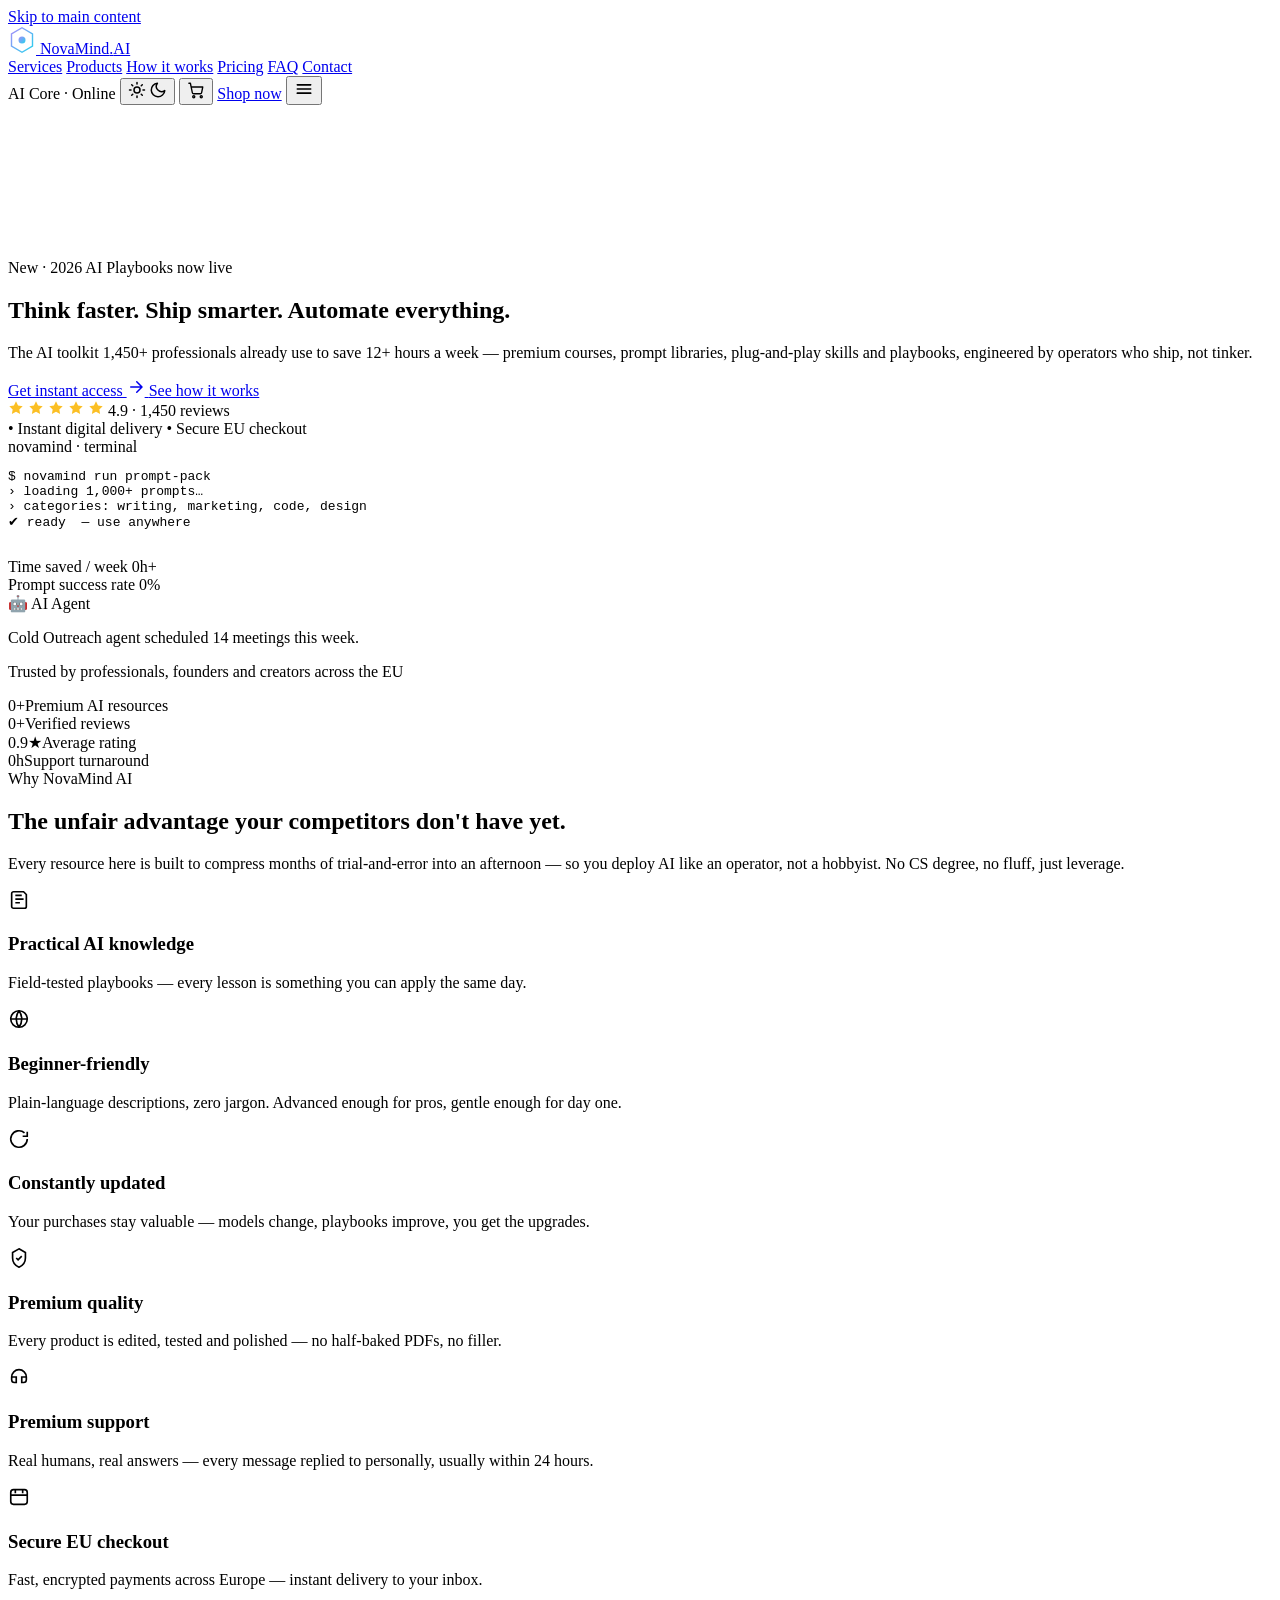
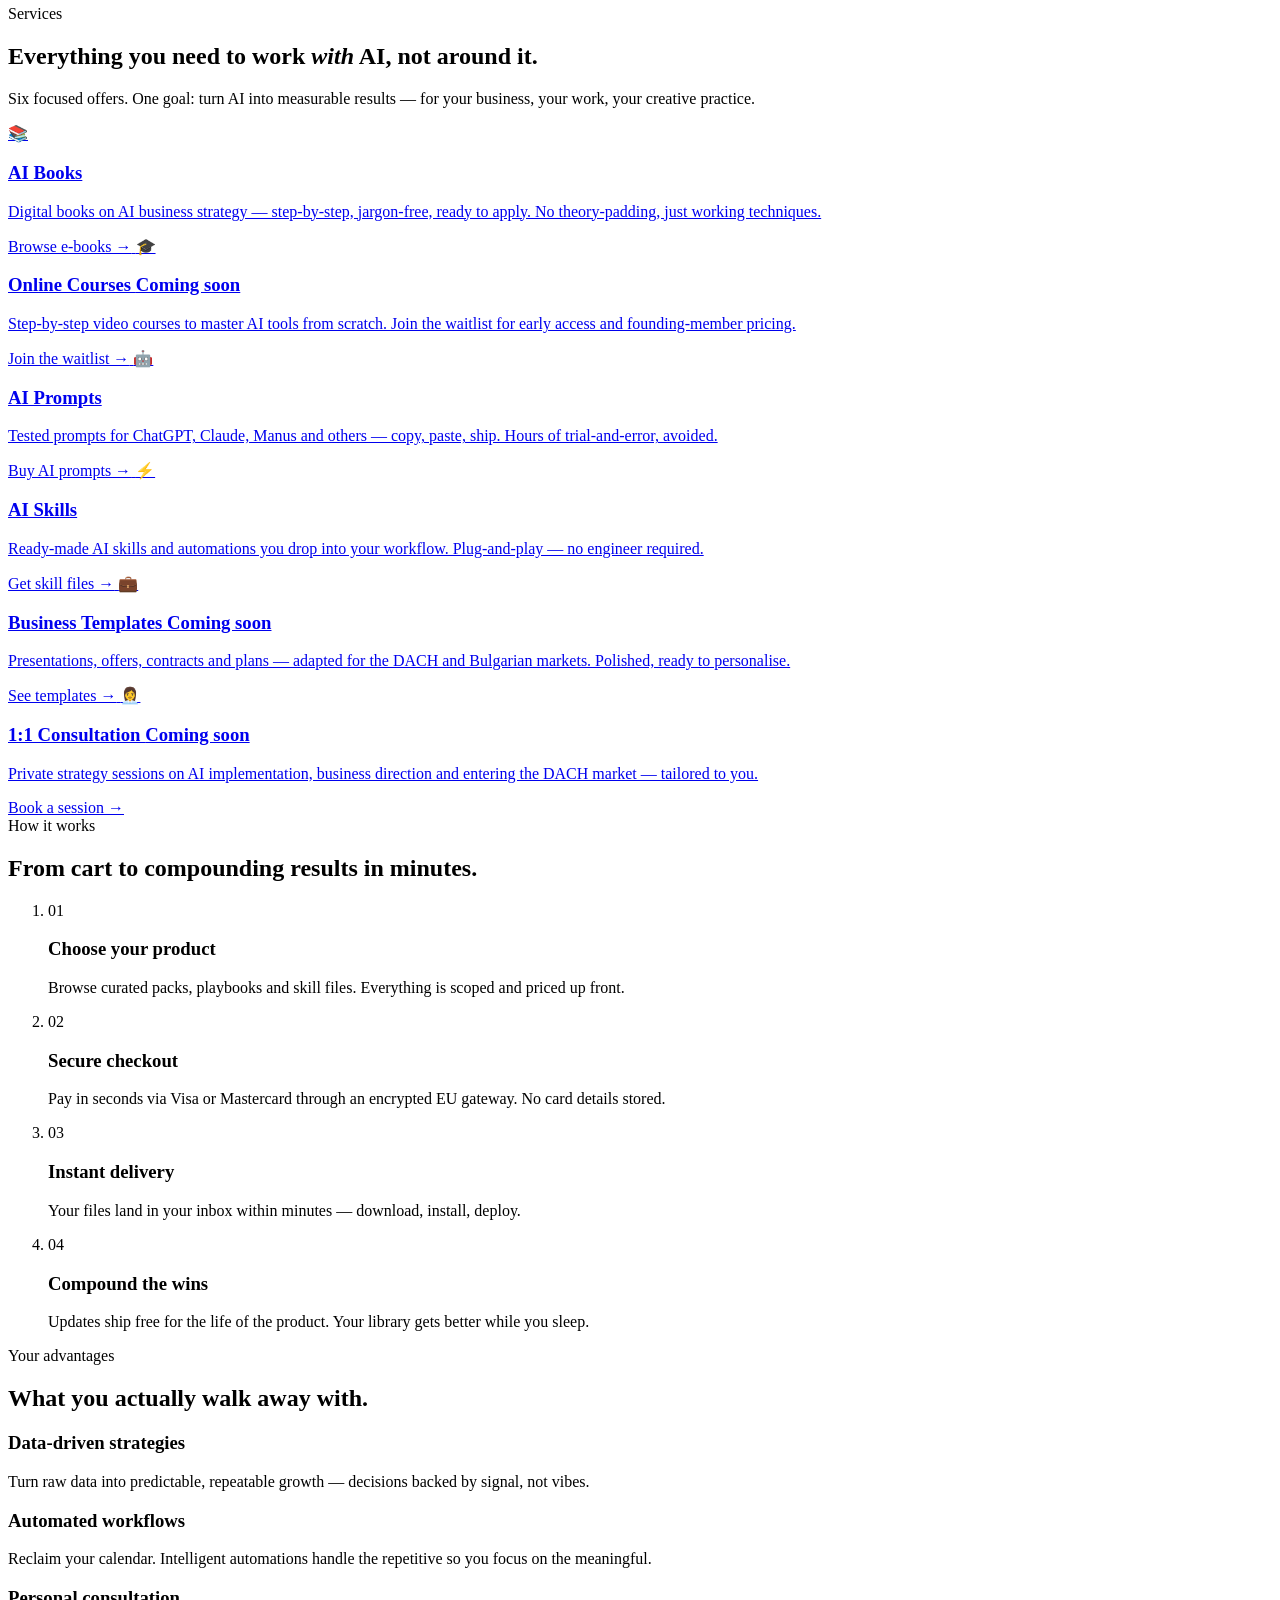
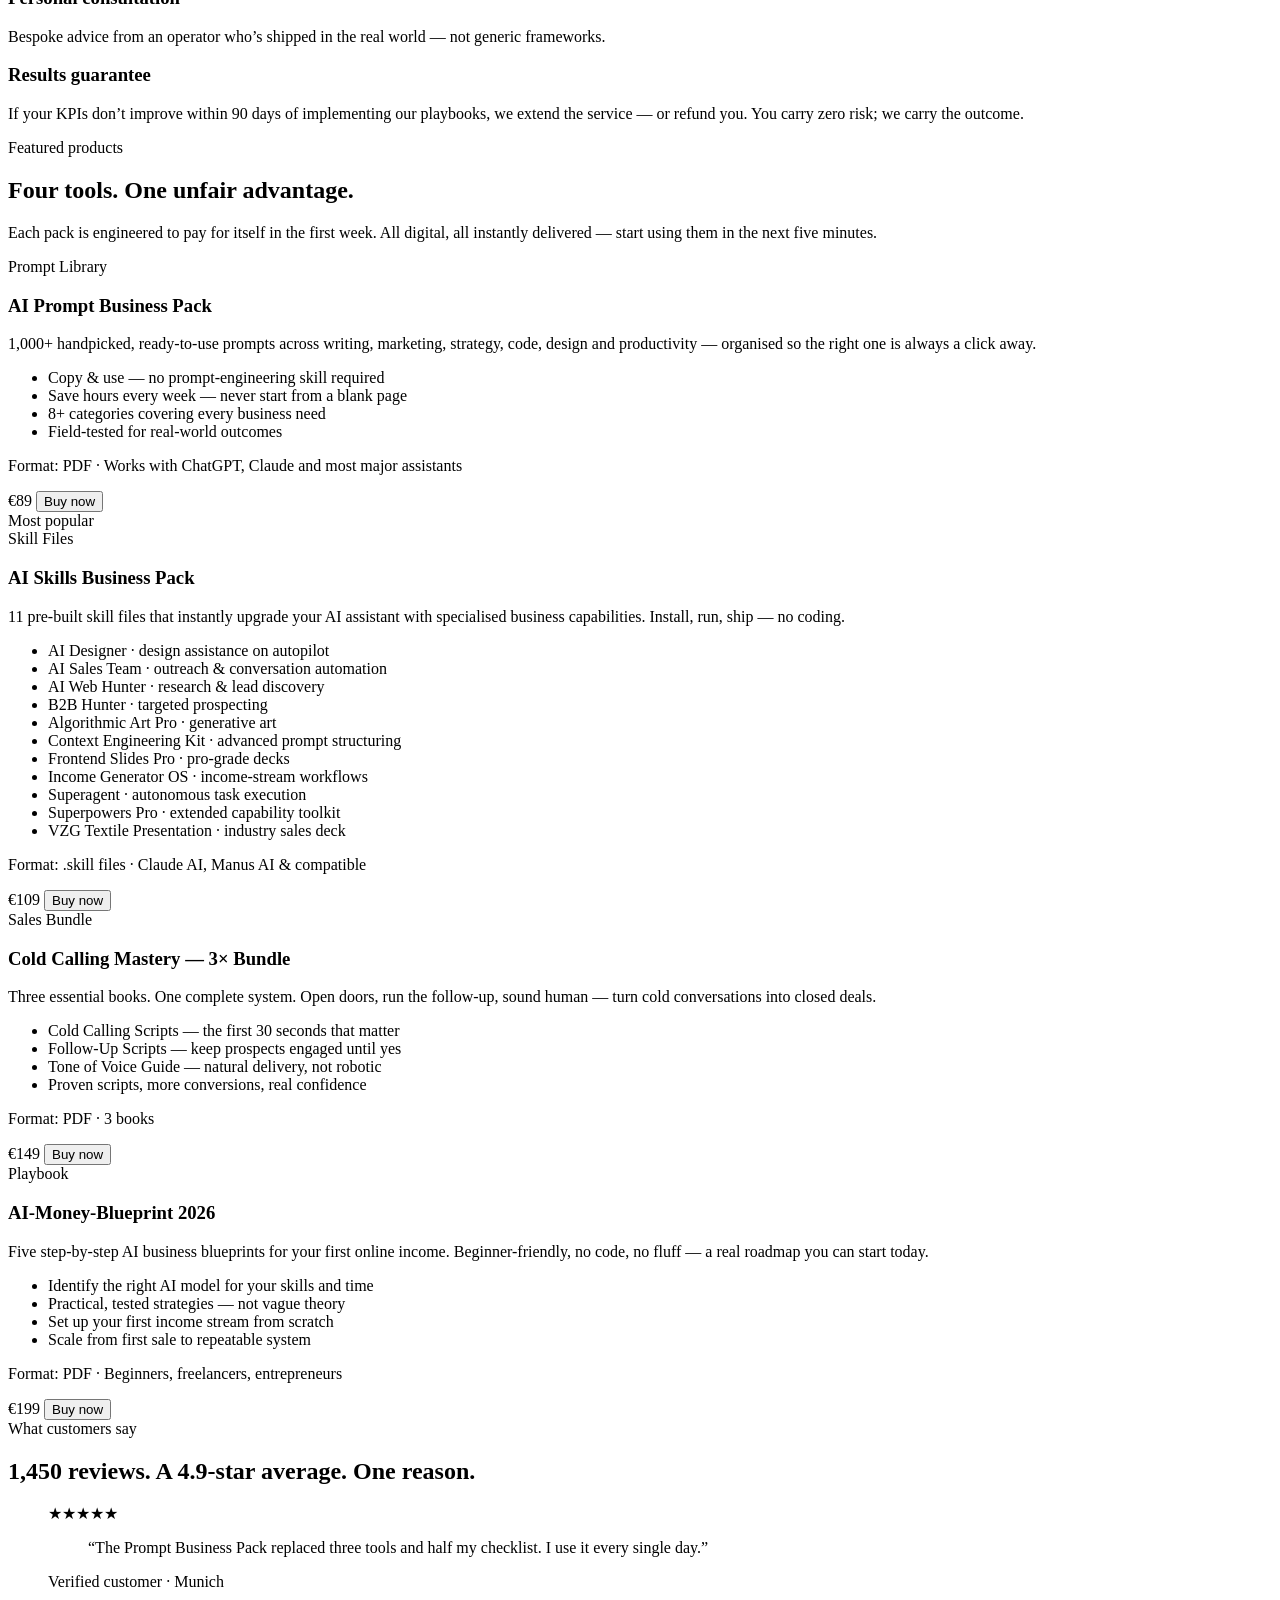
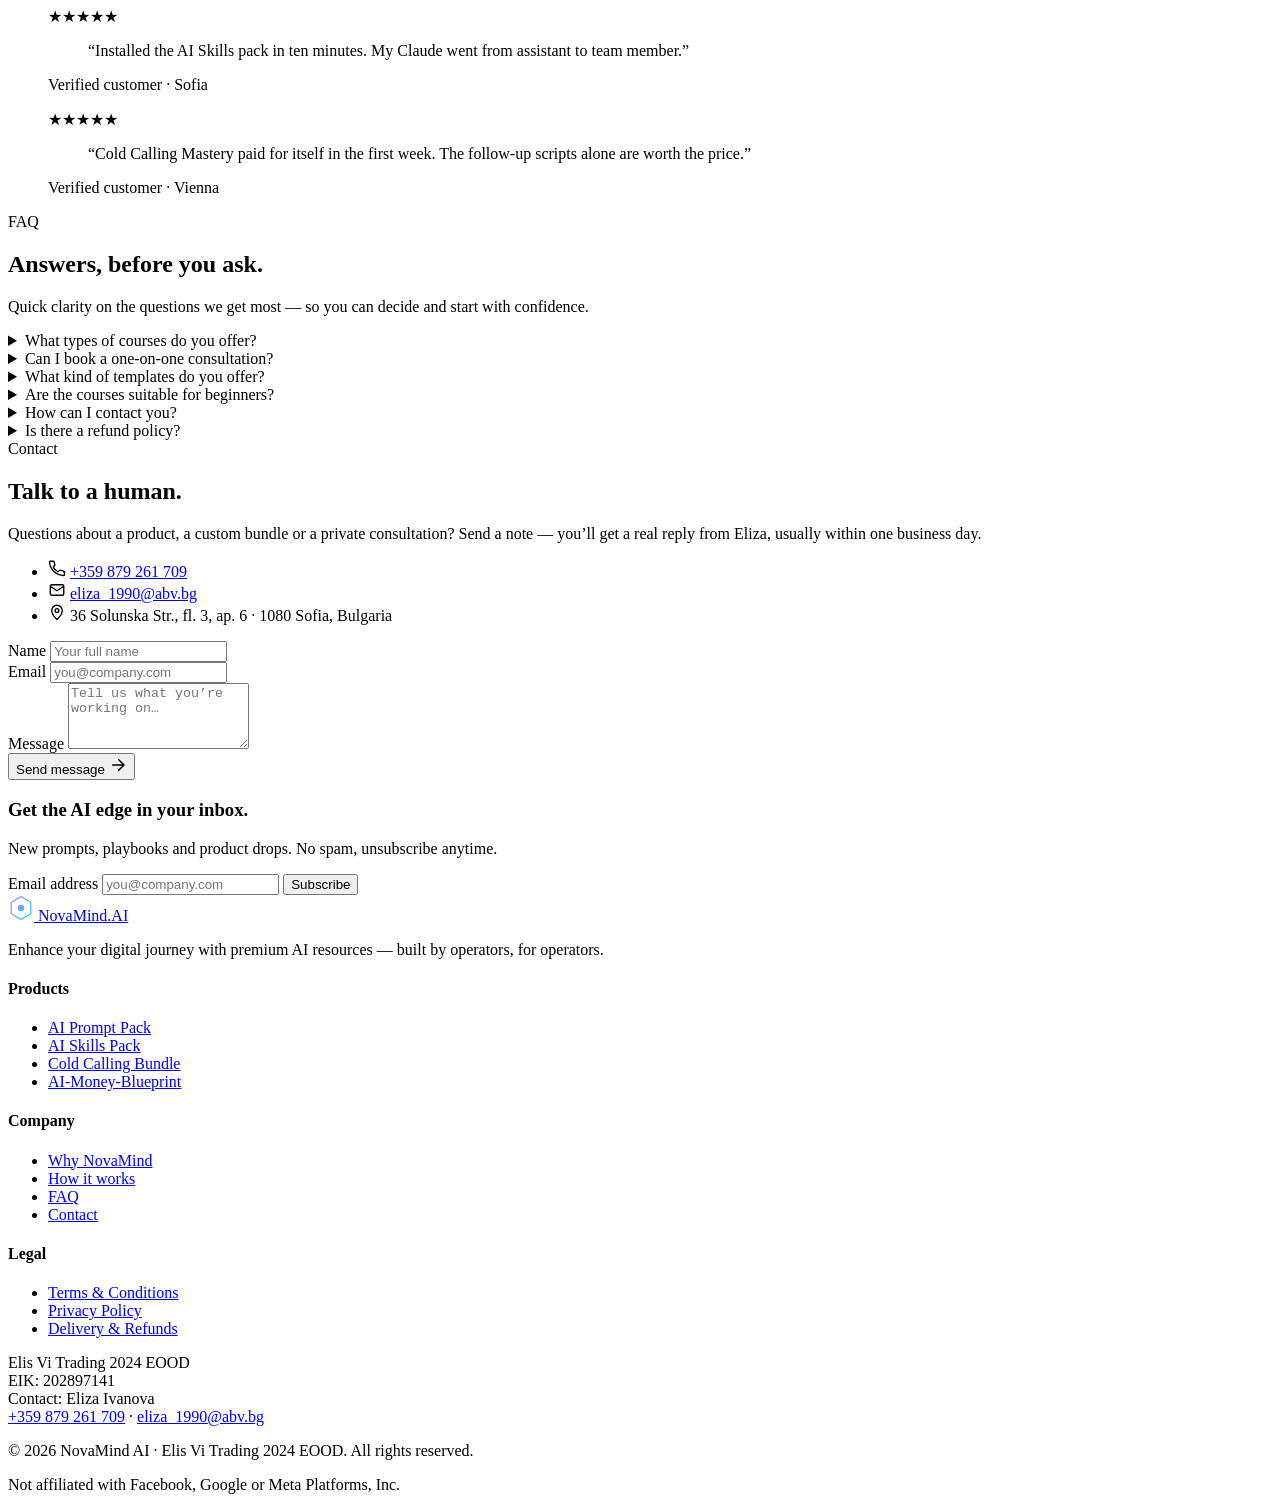
==== index.html @ 863ea88a "Create index.html" ====
<!doctype html>
<html lang="en">
<head>
<meta charset="utf-8" />
<meta name="viewport" content="width=device-width,initial-scale=1,viewport-fit=cover" />
<meta name="theme-color" content="#0a0a0f" />
<title>NovaMind AI — Premium AI Courses, Prompts, Skills & Digital Playbooks</title>
<meta name="description" content="NovaMind AI delivers premium AI education, ready-to-use prompt packs, plug-and-play AI skill files and business playbooks. Learn, build and automate — from beginner to pro." />
<link rel="canonical" href="https://novamind-ai.onepage.me/" />
<meta name="robots" content="index,follow,max-image-preview:large" />
<meta name="author" content="Elis Vi Trading 2024 EOOD" />

<!-- Open Graph -->
<meta property="og:type" content="website" />
<meta property="og:site_name" content="NovaMind AI" />
<meta property="og:title" content="NovaMind AI — Learn. Build. Automate." />
<meta property="og:description" content="Premium AI courses, prompt collections, skill files and playbooks — engineered for professionals and creators." />
<meta property="og:url" content="https://novamind-ai.onepage.me/" />
<meta property="og:image" content="/assets/og-cover.svg" />

<!-- Twitter -->
<meta name="twitter:card" content="summary_large_image" />
<meta name="twitter:title" content="NovaMind AI — Learn. Build. Automate." />
<meta name="twitter:description" content="Premium AI education, prompt packs and skill files for professionals and creators." />
<meta name="twitter:image" content="/assets/og-cover.svg" />

<link rel="icon" type="image/svg+xml" href="/assets/favicon.svg" />
<link rel="manifest" href="/manifest.json" />

<link rel="preconnect" href="https://fonts.googleapis.com" />
<link rel="preconnect" href="https://fonts.gstatic.com" crossorigin />
<link rel="preload" as="style" href="https://fonts.googleapis.com/css2?family=Inter:wght@300;400;500;600;700&family=Space+Grotesk:wght@400;500;600;700&display=swap" />
<link rel="stylesheet" href="https://fonts.googleapis.com/css2?family=Inter:wght@300;400;500;600;700&family=Space+Grotesk:wght@400;500;600;700&display=swap" />
<link rel="stylesheet" href="/style.css" />

<script type="application/ld+json">
{
  "@context": "https://schema.org",
  "@graph": [
    {
      "@type": "Organization",
      "name": "NovaMind AI",
      "legalName": "Elis Vi Trading 2024 EOOD",
      "url": "https://novamind-ai.onepage.me/",
      "logo": "/assets/favicon.svg",
      "email": "eliza_1990@abv.bg",
      "telephone": "+359 879 261 709",
      "address": {
        "@type": "PostalAddress",
        "streetAddress": "36 Solunska Str., floor 3, ap. 6",
        "addressLocality": "Sofia",
        "postalCode": "1080",
        "addressRegion": "Triaditsa",
        "addressCountry": "BG"
      },
      "founder": { "@type": "Person", "name": "Eliza Valerieva Ivanova" },
      "sameAs": []
    },
    {
      "@type": "WebSite",
      "url": "https://novamind-ai.onepage.me/",
      "name": "NovaMind AI",
      "inLanguage": "en"
    },
    {
      "@type": "BreadcrumbList",
      "itemListElement": [
        { "@type": "ListItem", "position": 1, "name": "Home", "item": "https://novamind-ai.onepage.me/" }
      ]
    },
    {
      "@type": "FAQPage",
      "mainEntity": [
        { "@type": "Question", "name": "What types of courses do you offer?", "acceptedAnswer": { "@type": "Answer", "text": "Compact, practical digital courses covering strategy, automation and marketing fundamentals for confident, efficient growth." } },
        { "@type": "Question", "name": "Can I book a one-on-one consultation?", "acceptedAnswer": { "@type": "Answer", "text": "Yes — a personal 1:1 session gives you tailored guidance and clear next steps for your goals." } },
        { "@type": "Question", "name": "What kind of templates do you offer?", "acceptedAnswer": { "@type": "Answer", "text": "Ready-to-use templates for planning, automation and marketing to keep projects organised and professional." } },
        { "@type": "Question", "name": "Are the courses suitable for beginners?", "acceptedAnswer": { "@type": "Answer", "text": "Yes. Every course scales from first-time users to advanced professionals refining their workflows." } },
        { "@type": "Question", "name": "How do I contact you?", "acceptedAnswer": { "@type": "Answer", "text": "Via the contact form or by email at eliza_1990@abv.bg — every message is answered personally." } },
        { "@type": "Question", "name": "Is there a refund policy?", "acceptedAnswer": { "@type": "Answer", "text": "Yes — a 14-day refund window applies, provided the digital content has not been downloaded." } }
      ]
    }
  ]
}
</script>
</head>
<body>

<a href="#main" class="skip-link">Skip to main content</a>

<div class="bg-orbs" aria-hidden="true">
  <span class="orb orb-1"></span>
  <span class="orb orb-2"></span>
  <span class="orb orb-3"></span>
  <div class="grid-overlay"></div>
</div>

<header class="nav" id="nav">
  <div class="container nav-inner">
    <a class="brand" href="#top" aria-label="NovaMind AI home">
      <span class="brand-mark" aria-hidden="true">
        <svg viewBox="0 0 32 32" width="28" height="28"><defs><linearGradient id="lg" x1="0" x2="1" y1="0" y2="1"><stop offset="0" stop-color="#a78bfa"/><stop offset="1" stop-color="#22d3ee"/></linearGradient></defs><path d="M16 2 L28 9 V23 L16 30 L4 23 V9 Z" fill="none" stroke="url(#lg)" stroke-width="1.6"/><circle cx="16" cy="16" r="4" fill="url(#lg)"/></svg>
      </span>
      <span class="brand-name">NovaMind<span class="brand-dot">.</span>AI</span>
    </a>

    <nav class="nav-links" aria-label="Primary">
      <a href="#services">Services</a>
      <a href="#products">Products</a>
      <a href="#process">How it works</a>
      <a href="#pricing">Pricing</a>
      <a href="#faq">FAQ</a>
      <a href="#contact">Contact</a>
    </nav>

    <div class="nav-actions">
      <span class="ai-status" aria-hidden="true">
        <span class="ai-status-dot"></span>
        <span class="ai-status-text">AI Core · Online</span>
      </span>
      <button class="icon-btn" id="themeToggle" aria-label="Toggle color theme" title="Toggle theme">
        <svg class="i-sun" viewBox="0 0 24 24" width="18" height="18" fill="none" stroke="currentColor" stroke-width="2" stroke-linecap="round" stroke-linejoin="round"><circle cx="12" cy="12" r="4"/><path d="M12 2v2M12 20v2M4.93 4.93l1.41 1.41M17.66 17.66l1.41 1.41M2 12h2M20 12h2M4.93 19.07l1.41-1.41M17.66 6.34l1.41-1.41"/></svg>
        <svg class="i-moon" viewBox="0 0 24 24" width="18" height="18" fill="none" stroke="currentColor" stroke-width="2" stroke-linecap="round" stroke-linejoin="round"><path d="M21 12.79A9 9 0 1 1 11.21 3a7 7 0 0 0 9.79 9.79z"/></svg>
      </button>
      <button class="icon-btn" id="cartBtn" aria-label="Open cart" aria-haspopup="dialog" aria-controls="cartDrawer" title="Cart">
        <svg viewBox="0 0 24 24" width="18" height="18" fill="none" stroke="currentColor" stroke-width="1.8" stroke-linecap="round" stroke-linejoin="round"><circle cx="9" cy="21" r="1.4"/><circle cx="19" cy="21" r="1.4"/><path d="M2.5 3h2l2.6 12.4a2 2 0 0 0 2 1.6h8.4a2 2 0 0 0 2-1.6L21 8H6"/></svg>
        <span class="cart-badge" id="cartBadge" hidden>0</span>
      </button>
      <a href="#pricing" class="btn btn-primary btn-sm">Shop now</a>
      <button class="icon-btn menu-btn" id="menuBtn" aria-label="Open menu" aria-expanded="false" aria-controls="mobileMenu">
        <svg viewBox="0 0 24 24" width="20" height="20" fill="none" stroke="currentColor" stroke-width="2" stroke-linecap="round"><path d="M4 7h16M4 12h16M4 17h16"/></svg>
      </button>
    </div>
  </div>

  <div class="mobile-menu" id="mobileMenu" hidden>
    <a href="#services">Services</a>
    <a href="#products">Products</a>
    <a href="#process">How it works</a>
    <a href="#pricing">Pricing</a>
    <a href="#faq">FAQ</a>
    <a href="#contact">Contact</a>
    <a href="#pricing" class="btn btn-primary">Shop now</a>
  </div>
</header>

<main id="main">

<!-- HERO -->
<section class="hero" id="top">
  <canvas id="neuralCanvas" class="hero-canvas" aria-hidden="true"></canvas>
  <div class="container hero-inner">
    <span class="eyebrow reveal">
      <span class="pulse-dot"></span> New · 2026 AI Playbooks now live
    </span>
    <h1 class="display reveal" id="heroHeadline" data-decode>
      Think faster. Ship smarter. <span class="grad-text">Automate everything.</span>
    </h1>
    <p class="lead reveal">
      The AI toolkit 1,450+ professionals already use to save 12+ hours a week — premium courses, prompt libraries, plug-and-play skills and playbooks, engineered by operators who ship, not tinker.
    </p>
    <div class="hero-cta reveal">
      <a href="#pricing" class="btn btn-primary btn-lg">
        Get instant access
        <svg viewBox="0 0 24 24" width="18" height="18" fill="none" stroke="currentColor" stroke-width="2" stroke-linecap="round" stroke-linejoin="round"><path d="M5 12h14M13 5l7 7-7 7"/></svg>
      </a>
      <a href="#process" class="btn btn-ghost btn-lg">See how it works</a>
    </div>

    <div class="hero-meta reveal">
      <div class="stars" aria-label="Rated 4.9 out of 5 by 1,450 reviewers">
        <svg viewBox="0 0 24 24" width="16" height="16" fill="#fbbf24"><path d="M12 2l3.09 6.26L22 9.27l-5 4.87 1.18 6.88L12 17.77l-6.18 3.25L7 14.14 2 9.27l6.91-1.01L12 2z"/></svg>
        <svg viewBox="0 0 24 24" width="16" height="16" fill="#fbbf24"><path d="M12 2l3.09 6.26L22 9.27l-5 4.87 1.18 6.88L12 17.77l-6.18 3.25L7 14.14 2 9.27l6.91-1.01L12 2z"/></svg>
        <svg viewBox="0 0 24 24" width="16" height="16" fill="#fbbf24"><path d="M12 2l3.09 6.26L22 9.27l-5 4.87 1.18 6.88L12 17.77l-6.18 3.25L7 14.14 2 9.27l6.91-1.01L12 2z"/></svg>
        <svg viewBox="0 0 24 24" width="16" height="16" fill="#fbbf24"><path d="M12 2l3.09 6.26L22 9.27l-5 4.87 1.18 6.88L12 17.77l-6.18 3.25L7 14.14 2 9.27l6.91-1.01L12 2z"/></svg>
        <svg viewBox="0 0 24 24" width="16" height="16" fill="#fbbf24"><path d="M12 2l3.09 6.26L22 9.27l-5 4.87 1.18 6.88L12 17.77l-6.18 3.25L7 14.14 2 9.27l6.91-1.01L12 2z"/></svg>
        <span>4.9 · 1,450 reviews</span>
      </div>
      <span class="sep">•</span>
      <span>Instant digital delivery</span>
      <span class="sep">•</span>
      <span>Secure EU checkout</span>
    </div>

    <!-- Hero visual -->
    <div class="hero-visual reveal" aria-hidden="true">
      <div class="glass-card hv-card hv-1">
        <div class="hv-head">
          <span class="dot d-r"></span><span class="dot d-y"></span><span class="dot d-g"></span>
          <span class="hv-title">novamind · terminal</span>
        </div>
        <pre class="hv-body"><span class="c-mut">$</span> novamind run <span class="c-acc">prompt-pack</span>
<span class="c-mut">›</span> loading 1,000+ prompts…
<span class="c-mut">›</span> categories: writing, marketing, code, design
<span class="c-ok">✔ ready</span>  <span class="c-mut">— use anywhere</span>
        </pre>
      </div>
      <div class="glass-card hv-card hv-2">
        <div class="hv-metric">
          <span class="hv-label">Time saved / week</span>
          <span class="hv-value"><span data-counter="12">0</span>h+</span>
        </div>
        <div class="hv-bar"><span style="--w:82%"></span></div>
        <div class="hv-metric">
          <span class="hv-label">Prompt success rate</span>
          <span class="hv-value"><span data-counter="98">0</span>%</span>
        </div>
        <div class="hv-bar"><span style="--w:98%"></span></div>
      </div>
      <div class="glass-card hv-card hv-3">
        <span class="hv-chip">🤖 AI Agent</span>
        <p>Cold Outreach agent scheduled 14 meetings this week.</p>
      </div>
    </div>
  </div>
</section>

<!-- TRUSTED BY / STATS -->
<section class="trusted">
  <div class="container">
    <p class="micro reveal">Trusted by professionals, founders and creators across the EU</p>
    <div class="stat-grid">
      <div class="stat reveal"><span class="stat-num"><span data-counter="150">0</span>+</span><span class="stat-lbl">Premium AI resources</span></div>
      <div class="stat reveal"><span class="stat-num"><span data-counter="1450">0</span>+</span><span class="stat-lbl">Verified reviews</span></div>
      <div class="stat reveal"><span class="stat-num"><span data-counter="4">0</span>.9★</span><span class="stat-lbl">Average rating</span></div>
      <div class="stat reveal"><span class="stat-num"><span data-counter="24">0</span>h</span><span class="stat-lbl">Support turnaround</span></div>
    </div>
  </div>
</section>

<!-- WHY -->
<section class="section" id="why">
  <div class="container">
    <div class="section-head reveal">
      <span class="kicker">Why NovaMind AI</span>
      <h2>The unfair advantage your competitors don't have yet.</h2>
      <p class="lead-sm">Every resource here is built to compress months of trial-and-error into an afternoon — so you deploy AI like an operator, not a hobbyist. No CS degree, no fluff, just leverage.</p>
    </div>

    <div class="feature-grid">
      <article class="glass-card feature reveal">
        <span class="feat-ico" style="--fg:#a78bfa">
          <svg viewBox="0 0 24 24" width="22" height="22" fill="none" stroke="currentColor" stroke-width="1.8"><path d="M4 19V5a2 2 0 0 1 2-2h11l3 3v13a2 2 0 0 1-2 2H6a2 2 0 0 1-2-2z"/><path d="M8 7h7M8 11h9M8 15h5"/></svg>
        </span>
        <h3>Practical AI knowledge</h3>
        <p>Field-tested playbooks — every lesson is something you can apply the same day.</p>
      </article>
      <article class="glass-card feature reveal">
        <span class="feat-ico" style="--fg:#22d3ee">
          <svg viewBox="0 0 24 24" width="22" height="22" fill="none" stroke="currentColor" stroke-width="1.8"><circle cx="12" cy="12" r="9"/><path d="M3 12h18M12 3a15 15 0 0 1 0 18M12 3a15 15 0 0 0 0 18"/></svg>
        </span>
        <h3>Beginner-friendly</h3>
        <p>Plain-language descriptions, zero jargon. Advanced enough for pros, gentle enough for day one.</p>
      </article>
      <article class="glass-card feature reveal">
        <span class="feat-ico" style="--fg:#f472b6">
          <svg viewBox="0 0 24 24" width="22" height="22" fill="none" stroke="currentColor" stroke-width="1.8"><path d="M21 12a9 9 0 1 1-3-6.7"/><path d="M21 4v5h-5"/></svg>
        </span>
        <h3>Constantly updated</h3>
        <p>Your purchases stay valuable — models change, playbooks improve, you get the upgrades.</p>
      </article>
      <article class="glass-card feature reveal">
        <span class="feat-ico" style="--fg:#facc15">
          <svg viewBox="0 0 24 24" width="22" height="22" fill="none" stroke="currentColor" stroke-width="1.8"><path d="M12 2l7 4v6c0 5-3.5 8.5-7 10-3.5-1.5-7-5-7-10V6z"/><path d="m9 12 2 2 4-4"/></svg>
        </span>
        <h3>Premium quality</h3>
        <p>Every product is edited, tested and polished — no half-baked PDFs, no filler.</p>
      </article>
      <article class="glass-card feature reveal">
        <span class="feat-ico" style="--fg:#34d399">
          <svg viewBox="0 0 24 24" width="22" height="22" fill="none" stroke="currentColor" stroke-width="1.8"><path d="M4 12a8 8 0 0 1 16 0v3a3 3 0 0 1-3 3h-2v-6h5"/><path d="M4 12v3a3 3 0 0 0 3 3h2v-6H4"/></svg>
        </span>
        <h3>Premium support</h3>
        <p>Real humans, real answers — every message replied to personally, usually within 24 hours.</p>
      </article>
      <article class="glass-card feature reveal">
        <span class="feat-ico" style="--fg:#60a5fa">
          <svg viewBox="0 0 24 24" width="22" height="22" fill="none" stroke="currentColor" stroke-width="1.8"><rect x="3" y="4" width="18" height="16" rx="3"/><path d="M3 10h18M8 4v4M16 4v4"/></svg>
        </span>
        <h3>Secure EU checkout</h3>
        <p>Fast, encrypted payments across Europe — instant delivery to your inbox.</p>
      </article>
    </div>
  </div>
</section>

<!-- SERVICES -->
<section class="section" id="services">
  <div class="container">
    <div class="section-head reveal">
      <span class="kicker">Services</span>
      <h2>Everything you need to work <em>with</em> AI, not around it.</h2>
      <p class="lead-sm">Six focused offers. One goal: turn AI into measurable results — for your business, your work, your creative practice.</p>
    </div>

    <div class="service-grid">
      <a href="#pricing" class="service reveal glass-card">
        <span class="s-ico">📚</span>
        <h3>AI Books</h3>
        <p>Digital books on AI business strategy — step-by-step, jargon-free, ready to apply. No theory-padding, just working techniques.</p>
        <span class="s-cta">Browse e-books →</span>
      </a>
      <a href="#pricing" class="service reveal glass-card">
        <span class="s-ico">🎓</span>
        <h3>Online Courses <span class="s-badge">Coming soon</span></h3>
        <p>Step-by-step video courses to master AI tools from scratch. Join the waitlist for early access and founding-member pricing.</p>
        <span class="s-cta">Join the waitlist →</span>
      </a>
      <a href="#pricing" class="service reveal glass-card">
        <span class="s-ico">🤖</span>
        <h3>AI Prompts</h3>
        <p>Tested prompts for ChatGPT, Claude, Manus and others — copy, paste, ship. Hours of trial-and-error, avoided.</p>
        <span class="s-cta">Buy AI prompts →</span>
      </a>
      <a href="#pricing" class="service reveal glass-card">
        <span class="s-ico">⚡</span>
        <h3>AI Skills</h3>
        <p>Ready-made AI skills and automations you drop into your workflow. Plug-and-play — no engineer required.</p>
        <span class="s-cta">Get skill files →</span>
      </a>
      <a href="#pricing" class="service reveal glass-card">
        <span class="s-ico">💼</span>
        <h3>Business Templates <span class="s-badge">Coming soon</span></h3>
        <p>Presentations, offers, contracts and plans — adapted for the DACH and Bulgarian markets. Polished, ready to personalise.</p>
        <span class="s-cta">See templates →</span>
      </a>
      <a href="#contact" class="service reveal glass-card">
        <span class="s-ico">👩‍💼</span>
        <h3>1:1 Consultation <span class="s-badge">Coming soon</span></h3>
        <p>Private strategy sessions on AI implementation, business direction and entering the DACH market — tailored to you.</p>
        <span class="s-cta">Book a session →</span>
      </a>
    </div>
  </div>
</section>

<!-- HOW IT WORKS -->
<section class="section" id="process">
  <div class="container">
    <div class="section-head reveal">
      <span class="kicker">How it works</span>
      <h2>From cart to compounding results in minutes.</h2>
    </div>

    <ol class="steps">
      <li class="step glass-card reveal">
        <span class="step-num">01</span>
        <h3>Choose your product</h3>
        <p>Browse curated packs, playbooks and skill files. Everything is scoped and priced up front.</p>
      </li>
      <li class="step glass-card reveal">
        <span class="step-num">02</span>
        <h3>Secure checkout</h3>
        <p>Pay in seconds via Visa or Mastercard through an encrypted EU gateway. No card details stored.</p>
      </li>
      <li class="step glass-card reveal">
        <span class="step-num">03</span>
        <h3>Instant delivery</h3>
        <p>Your files land in your inbox within minutes — download, install, deploy.</p>
      </li>
      <li class="step glass-card reveal">
        <span class="step-num">04</span>
        <h3>Compound the wins</h3>
        <p>Updates ship free for the life of the product. Your library gets better while you sleep.</p>
      </li>
    </ol>
  </div>
</section>

<!-- BENEFITS -->
<section class="section" id="benefits">
  <div class="container">
    <div class="section-head reveal">
      <span class="kicker">Your advantages</span>
      <h2>What you actually walk away with.</h2>
    </div>

    <div class="benefit-grid">
      <article class="glass-card benefit reveal">
        <h3>Data-driven strategies</h3>
        <p>Turn raw data into predictable, repeatable growth — decisions backed by signal, not vibes.</p>
      </article>
      <article class="glass-card benefit reveal">
        <h3>Automated workflows</h3>
        <p>Reclaim your calendar. Intelligent automations handle the repetitive so you focus on the meaningful.</p>
      </article>
      <article class="glass-card benefit reveal">
        <h3>Personal consultation</h3>
        <p>Bespoke advice from an operator who’s shipped in the real world — not generic frameworks.</p>
      </article>
      <article class="glass-card benefit reveal benefit-wide">
        <h3>Results guarantee</h3>
        <p>If your KPIs don’t improve within 90 days of implementing our playbooks, we extend the service — or refund you. You carry zero risk; we carry the outcome.</p>
      </article>
    </div>
  </div>
</section>

<!-- PRODUCTS / PRICING -->
<section class="section" id="products">
  <div class="container">
    <div class="section-head reveal">
      <span class="kicker">Featured products</span>
      <h2>Four tools. One unfair advantage.</h2>
      <p class="lead-sm">Each pack is engineered to pay for itself in the first week. All digital, all instantly delivered — start using them in the next five minutes.</p>
    </div>
  </div>
</section>

<section class="section-tight" id="pricing">
  <div class="container">
    <div class="price-grid">

      <!-- Card 1 -->
      <article class="glass-card price-card reveal">
        <header class="pc-head">
          <span class="pc-tag">Prompt Library</span>
          <h3>AI Prompt Business Pack</h3>
          <p class="pc-sub">1,000+ handpicked, ready-to-use prompts across writing, marketing, strategy, code, design and productivity — organised so the right one is always a click away.</p>
        </header>
        <ul class="pc-list">
          <li>Copy &amp; use — no prompt-engineering skill required</li>
          <li>Save hours every week — never start from a blank page</li>
          <li>8+ categories covering every business need</li>
          <li>Field-tested for real-world outcomes</li>
        </ul>
        <p class="pc-meta">Format: PDF · Works with ChatGPT, Claude and most major assistants</p>
        <div class="pc-foot">
          <span class="pc-price">€89</span>
          <button type="button" class="btn btn-primary btn-add-cart" data-name="AI Prompt Business Pack" data-price="89">Buy now</button>
        </div>
      </article>

      <!-- Card 2 (featured) -->
      <article class="glass-card price-card featured reveal">
        <span class="pc-ribbon">Most popular</span>
        <header class="pc-head">
          <span class="pc-tag">Skill Files</span>
          <h3>AI Skills Business Pack</h3>
          <p class="pc-sub">11 pre-built skill files that instantly upgrade your AI assistant with specialised business capabilities. Install, run, ship — no coding.</p>
        </header>
        <ul class="pc-list">
          <li>AI Designer · design assistance on autopilot</li>
          <li>AI Sales Team · outreach &amp; conversation automation</li>
          <li>AI Web Hunter · research &amp; lead discovery</li>
          <li>B2B Hunter · targeted prospecting</li>
          <li>Algorithmic Art Pro · generative art</li>
          <li>Context Engineering Kit · advanced prompt structuring</li>
          <li>Frontend Slides Pro · pro-grade decks</li>
          <li>Income Generator OS · income-stream workflows</li>
          <li>Superagent · autonomous task execution</li>
          <li>Superpowers Pro · extended capability toolkit</li>
          <li>VZG Textile Presentation · industry sales deck</li>
        </ul>
        <p class="pc-meta">Format: .skill files · Claude AI, Manus AI &amp; compatible</p>
        <div class="pc-foot">
          <span class="pc-price">€109</span>
          <button type="button" class="btn btn-primary btn-add-cart" data-name="AI Skills Business Pack" data-price="109">Buy now</button>
        </div>
      </article>

      <!-- Card 3 -->
      <article class="glass-card price-card reveal">
        <header class="pc-head">
          <span class="pc-tag">Sales Bundle</span>
          <h3>Cold Calling Mastery — 3× Bundle</h3>
          <p class="pc-sub">Three essential books. One complete system. Open doors, run the follow-up, sound human — turn cold conversations into closed deals.</p>
        </header>
        <ul class="pc-list">
          <li>Cold Calling Scripts — the first 30 seconds that matter</li>
          <li>Follow-Up Scripts — keep prospects engaged until yes</li>
          <li>Tone of Voice Guide — natural delivery, not robotic</li>
          <li>Proven scripts, more conversions, real confidence</li>
        </ul>
        <p class="pc-meta">Format: PDF · 3 books</p>
        <div class="pc-foot">
          <span class="pc-price">€149</span>
          <button type="button" class="btn btn-primary btn-add-cart" data-name="Cold Calling Mastery — 3× Bundle" data-price="149">Buy now</button>
        </div>
      </article>

      <!-- Card 4 -->
      <article class="glass-card price-card reveal">
        <header class="pc-head">
          <span class="pc-tag">Playbook</span>
          <h3>AI-Money-Blueprint 2026</h3>
          <p class="pc-sub">Five step-by-step AI business blueprints for your first online income. Beginner-friendly, no code, no fluff — a real roadmap you can start today.</p>
        </header>
        <ul class="pc-list">
          <li>Identify the right AI model for your skills and time</li>
          <li>Practical, tested strategies — not vague theory</li>
          <li>Set up your first income stream from scratch</li>
          <li>Scale from first sale to repeatable system</li>
        </ul>
        <p class="pc-meta">Format: PDF · Beginners, freelancers, entrepreneurs</p>
        <div class="pc-foot">
          <span class="pc-price">€199</span>
          <button type="button" class="btn btn-primary btn-add-cart" data-name="AI-Money-Blueprint 2026" data-price="199">Buy now</button>
        </div>
      </article>

    </div>
  </div>
</section>

<!-- TESTIMONIALS -->
<section class="section" id="testimonials">
  <div class="container">
    <div class="section-head reveal">
      <span class="kicker">What customers say</span>
      <h2>1,450 reviews. A 4.9-star average. One reason.</h2>
    </div>

    <div class="tst-grid">
      <figure class="glass-card tst reveal">
        <div class="stars stars-sm" aria-label="5 out of 5">★★★★★</div>
        <blockquote>“The Prompt Business Pack replaced three tools and half my checklist. I use it every single day.”</blockquote>
        <figcaption>Verified customer · Munich</figcaption>
      </figure>
      <figure class="glass-card tst reveal">
        <div class="stars stars-sm" aria-label="5 out of 5">★★★★★</div>
        <blockquote>“Installed the AI Skills pack in ten minutes. My Claude went from assistant to team member.”</blockquote>
        <figcaption>Verified customer · Sofia</figcaption>
      </figure>
      <figure class="glass-card tst reveal">
        <div class="stars stars-sm" aria-label="5 out of 5">★★★★★</div>
        <blockquote>“Cold Calling Mastery paid for itself in the first week. The follow-up scripts alone are worth the price.”</blockquote>
        <figcaption>Verified customer · Vienna</figcaption>
      </figure>
    </div>
  </div>
</section>

<!-- FAQ -->
<section class="section" id="faq">
  <div class="container faq-wrap">
    <div class="section-head reveal">
      <span class="kicker">FAQ</span>
      <h2>Answers, before you ask.</h2>
      <p class="lead-sm">Quick clarity on the questions we get most — so you can decide and start with confidence.</p>
    </div>

    <div class="faq">
      <details class="faq-item glass-card reveal">
        <summary>What types of courses do you offer?<span class="chev" aria-hidden="true"></span></summary>
        <div class="faq-body"><p>Compact, practical digital courses that teach strategy, automation and marketing fundamentals — the essentials for confident, efficient growth.</p></div>
      </details>
      <details class="faq-item glass-card reveal">
        <summary>Can I book a one-on-one consultation?<span class="chev" aria-hidden="true"></span></summary>
        <div class="faq-body"><p>Yes. A personal 1:1 session gives you tailored strategy, clear direction and immediate next steps for your goals.</p></div>
      </details>
      <details class="faq-item glass-card reveal">
        <summary>What kind of templates do you offer?<span class="chev" aria-hidden="true"></span></summary>
        <div class="faq-body"><p>Ready-to-use templates for planning, automation and marketing — designed to save time, stay organised and make every project look professional.</p></div>
      </details>
      <details class="faq-item glass-card reveal">
        <summary>Are the courses suitable for beginners?<span class="chev" aria-hidden="true"></span></summary>
        <div class="faq-body"><p>Absolutely. Every course scales — from first-time users building their initial strategy to professionals optimising established workflows.</p></div>
      </details>
      <details class="faq-item glass-card reveal">
        <summary>How can I contact you?<span class="chev" aria-hidden="true"></span></summary>
        <div class="faq-body"><p>Via the contact form or by email at <a href="mailto:eliza_1990@abv.bg">eliza_1990@abv.bg</a>. Every message is answered personally, usually within 24 hours.</p></div>
      </details>
      <details class="faq-item glass-card reveal">
        <summary>Is there a refund policy?<span class="chev" aria-hidden="true"></span></summary>
        <div class="faq-body"><p>Yes. If a product isn’t right for you, request a refund within 14 days — no questions asked, provided the content hasn’t been downloaded.</p></div>
      </details>
    </div>
  </div>
</section>

<!-- CONTACT + NEWSLETTER -->
<section class="section" id="contact">
  <div class="container contact-grid">
    <div class="reveal">
      <span class="kicker">Contact</span>
      <h2>Talk to a human.</h2>
      <p class="lead-sm">Questions about a product, a custom bundle or a private consultation? Send a note — you’ll get a real reply from Eliza, usually within one business day.</p>

      <ul class="contact-list">
        <li>
          <span class="cl-ico"><svg viewBox="0 0 24 24" width="18" height="18" fill="none" stroke="currentColor" stroke-width="1.8"><path d="M22 16.92V21a1 1 0 0 1-1.11 1A19 19 0 0 1 2 4.11 1 1 0 0 1 3 3h4.09a1 1 0 0 1 1 .75l1 4a1 1 0 0 1-.29 1L7 10.79a16 16 0 0 0 6.21 6.21l2.05-1.77a1 1 0 0 1 1-.29l4 1a1 1 0 0 1 .74 1z"/></svg></span>
          <a href="tel:+359879261709">+359 879 261 709</a>
        </li>
        <li>
          <span class="cl-ico"><svg viewBox="0 0 24 24" width="18" height="18" fill="none" stroke="currentColor" stroke-width="1.8"><rect x="3" y="5" width="18" height="14" rx="2"/><path d="m3 7 9 6 9-6"/></svg></span>
          <a href="mailto:eliza_1990@abv.bg">eliza_1990@abv.bg</a>
        </li>
        <li>
          <span class="cl-ico"><svg viewBox="0 0 24 24" width="18" height="18" fill="none" stroke="currentColor" stroke-width="1.8"><path d="M12 22s7-6.5 7-12a7 7 0 0 0-14 0c0 5.5 7 12 7 12z"/><circle cx="12" cy="10" r="2.5"/></svg></span>
          <span>36 Solunska Str., fl. 3, ap. 6 · 1080 Sofia, Bulgaria</span>
        </li>
      </ul>
    </div>

    <form class="glass-card contact-form reveal" id="contactForm" novalidate>
      <div class="field">
        <label for="cf-name">Name</label>
        <input id="cf-name" name="name" type="text" required autocomplete="name" placeholder="Your full name" />
      </div>
      <div class="field">
        <label for="cf-email">Email</label>
        <input id="cf-email" name="email" type="email" required autocomplete="email" placeholder="you@company.com" />
      </div>
      <div class="field">
        <label for="cf-msg">Message</label>
        <textarea id="cf-msg" name="message" rows="4" required placeholder="Tell us what you’re working on…"></textarea>
      </div>
      <button class="btn btn-primary btn-lg" type="submit">
        Send message
        <svg viewBox="0 0 24 24" width="18" height="18" fill="none" stroke="currentColor" stroke-width="2" stroke-linecap="round" stroke-linejoin="round"><path d="M5 12h14M13 5l7 7-7 7"/></svg>
      </button>
      <p class="form-msg" id="formMsg" role="status" aria-live="polite"></p>
    </form>
  </div>
</section>

<section class="section-tight">
  <div class="container">
    <div class="glass-card newsletter reveal">
      <div>
        <h3>Get the AI edge in your inbox.</h3>
        <p>New prompts, playbooks and product drops. No spam, unsubscribe anytime.</p>
      </div>
      <form class="nl-form" id="nlForm" novalidate>
        <label class="visually-hidden" for="nl-email">Email address</label>
        <input id="nl-email" type="email" required placeholder="you@company.com" autocomplete="email" />
        <button class="btn btn-primary" type="submit">Subscribe</button>
      </form>
    </div>
  </div>
</section>

</main>

<footer class="footer">
  <div class="container footer-grid">
    <div>
      <a class="brand" href="#top" aria-label="NovaMind AI home">
        <span class="brand-mark" aria-hidden="true">
          <svg viewBox="0 0 32 32" width="26" height="26"><use href="#lg"/><path d="M16 2 L28 9 V23 L16 30 L4 23 V9 Z" fill="none" stroke="url(#lg)" stroke-width="1.6"/><circle cx="16" cy="16" r="4" fill="url(#lg)"/></svg>
        </span>
        <span class="brand-name">NovaMind<span class="brand-dot">.</span>AI</span>
      </a>
      <p class="foot-tag">Enhance your digital journey with premium AI resources — built by operators, for operators.</p>
    </div>

    <div>
      <h4>Products</h4>
      <ul>
        <li><a href="#pricing">AI Prompt Pack</a></li>
        <li><a href="#pricing">AI Skills Pack</a></li>
        <li><a href="#pricing">Cold Calling Bundle</a></li>
        <li><a href="#pricing">AI-Money-Blueprint</a></li>
      </ul>
    </div>

    <div>
      <h4>Company</h4>
      <ul>
        <li><a href="#why">Why NovaMind</a></li>
        <li><a href="#process">How it works</a></li>
        <li><a href="#faq">FAQ</a></li>
        <li><a href="#contact">Contact</a></li>
      </ul>
    </div>

    <div>
      <h4>Legal</h4>
      <ul>
        <li><a href="/terms.html">Terms &amp; Conditions</a></li>
        <li><a href="/privacy.html">Privacy Policy</a></li>
        <li><a href="/refund.html">Delivery &amp; Refunds</a></li>
      </ul>
      <p class="foot-legal">
        Elis Vi Trading 2024 EOOD<br/>
        EIK: 202897141<br/>
        Contact: Eliza Ivanova<br/>
        <a href="tel:+359879261709">+359 879 261 709</a> · <a href="mailto:eliza_1990@abv.bg">eliza_1990@abv.bg</a>
      </p>
    </div>
  </div>

  <div class="container foot-bar">
    <p>© <span id="year">2026</span> NovaMind AI · Elis Vi Trading 2024 EOOD. All rights reserved.</p>
    <p class="foot-mini">Not affiliated with Facebook, Google or Meta Platforms, Inc.</p>
  </div>
</footer>

<button class="to-top" id="toTop" aria-label="Back to top" hidden>
  <svg viewBox="0 0 24 24" width="20" height="20" fill="none" stroke="currentColor" stroke-width="2" stroke-linecap="round" stroke-linejoin="round"><path d="M12 19V5M5 12l7-7 7 7"/></svg>
</button>

<!-- CART DRAWER -->
<div class="cart-overlay" id="cartOverlay" hidden></div>
<aside class="cart-drawer" id="cartDrawer" role="dialog" aria-modal="true" aria-label="Shopping cart" hidden>
  <div class="cart-head">
    <h3>Your cart</h3>
    <button class="icon-btn" id="cartCloseBtn" aria-label="Close cart">
      <svg viewBox="0 0 24 24" width="18" height="18" fill="none" stroke="currentColor" stroke-width="2" stroke-linecap="round"><path d="M18 6 6 18M6 6l12 12"/></svg>
    </button>
  </div>
  <div class="cart-items" id="cartItems">
    <p class="cart-empty" id="cartEmpty">Your cart is empty. Browse <a href="#pricing">our products</a>.</p>
  </div>
  <div class="cart-foot">
    <div class="cart-total-row">
      <span>Total</span>
      <span class="cart-total" id="cartTotal">€0</span>
    </div>
    <button class="btn btn-primary btn-lg" id="checkoutBtn" style="width:100%" disabled>Checkout</button>
  </div>
</aside>

<!-- CHECKOUT MODAL -->
<div class="checkout-overlay" id="checkoutOverlay" hidden></div>
<div class="checkout-modal glass-card" id="checkoutModal" role="dialog" aria-modal="true" aria-label="Checkout" hidden>
  <div class="cart-head">
    <h3>Checkout</h3>
    <button class="icon-btn" id="checkoutCloseBtn" aria-label="Close checkout">
      <svg viewBox="0 0 24 24" width="18" height="18" fill="none" stroke="currentColor" stroke-width="2" stroke-linecap="round"><path d="M18 6 6 18M6 6l12 12"/></svg>
    </button>
  </div>

  <div class="checkout-summary" id="checkoutSummary"></div>

  <form class="checkout-form" id="checkoutForm" novalidate>
    <div class="field">
      <label for="co-name">Full name</label>
      <input id="co-name" name="name" type="text" required autocomplete="name" placeholder="Your full name" />
    </div>
    <div class="field">
      <label for="co-email">Email — files delivered here</label>
      <input id="co-email" name="email" type="email" required autocomplete="email" placeholder="you@company.com" />
    </div>
    <div class="field">
      <label for="co-address">Billing address</label>
      <input id="co-address" name="address" type="text" required autocomplete="street-address" placeholder="Street, city, postal code, country" />
    </div>
    <div class="field">
      <label for="co-country">Country</label>
      <input id="co-country" name="country" type="text" required autocomplete="country-name" placeholder="e.g. Germany" />
    </div>

    <div class="pay-note" id="payNote">
      <svg viewBox="0 0 24 24" width="16" height="16" fill="none" stroke="currentColor" stroke-width="1.8"><rect x="3" y="11" width="18" height="10" rx="2"/><path d="M7 11V7a5 5 0 0 1 10 0v4"/></svg>
      Secure payment — processor integration pending final bank approval. No charge will occur yet.
    </div>

    <button class="btn btn-primary btn-lg" type="submit" id="payBtn" style="width:100%">
      Pay now — <span id="payAmount">€0</span>
    </button>
    <p class="form-msg" id="checkoutMsg" role="status" aria-live="polite"></p>
  </form>
</div>

<script src="/script.js" defer></script>
</body>
</html>
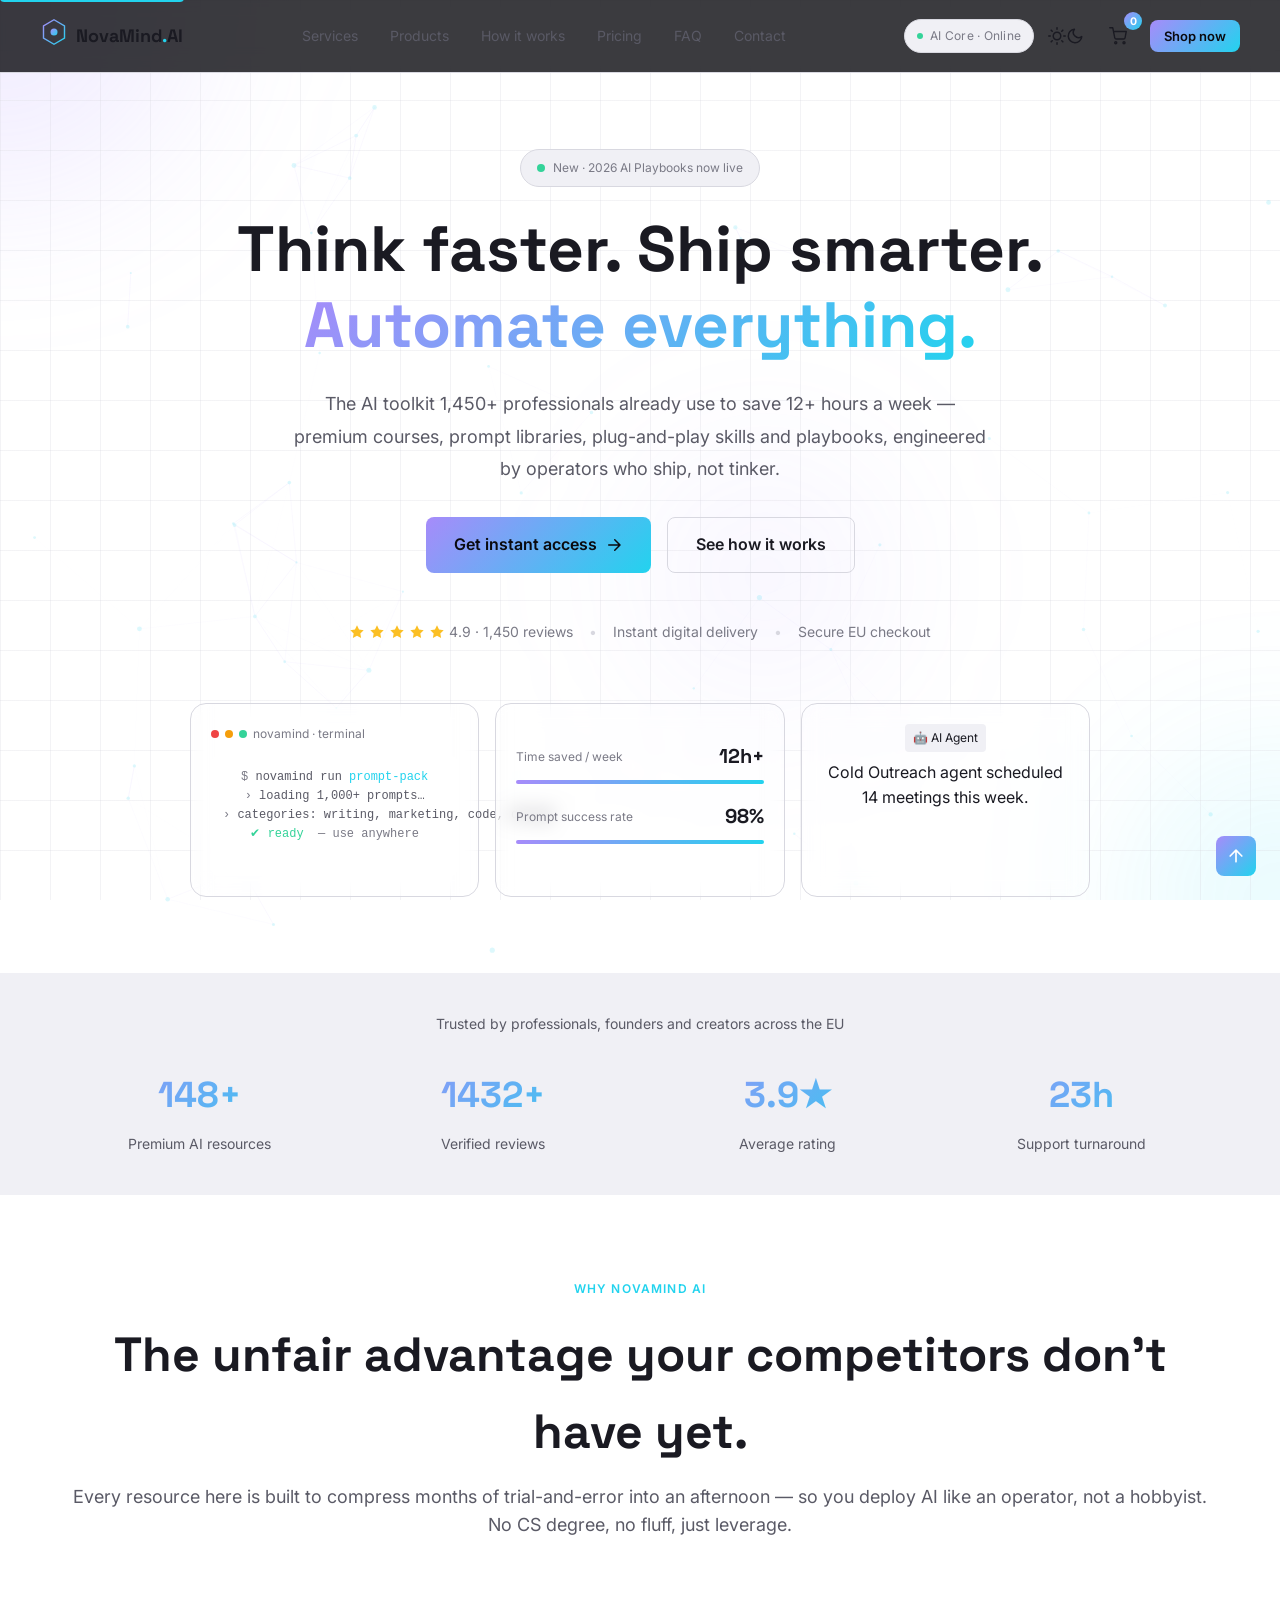
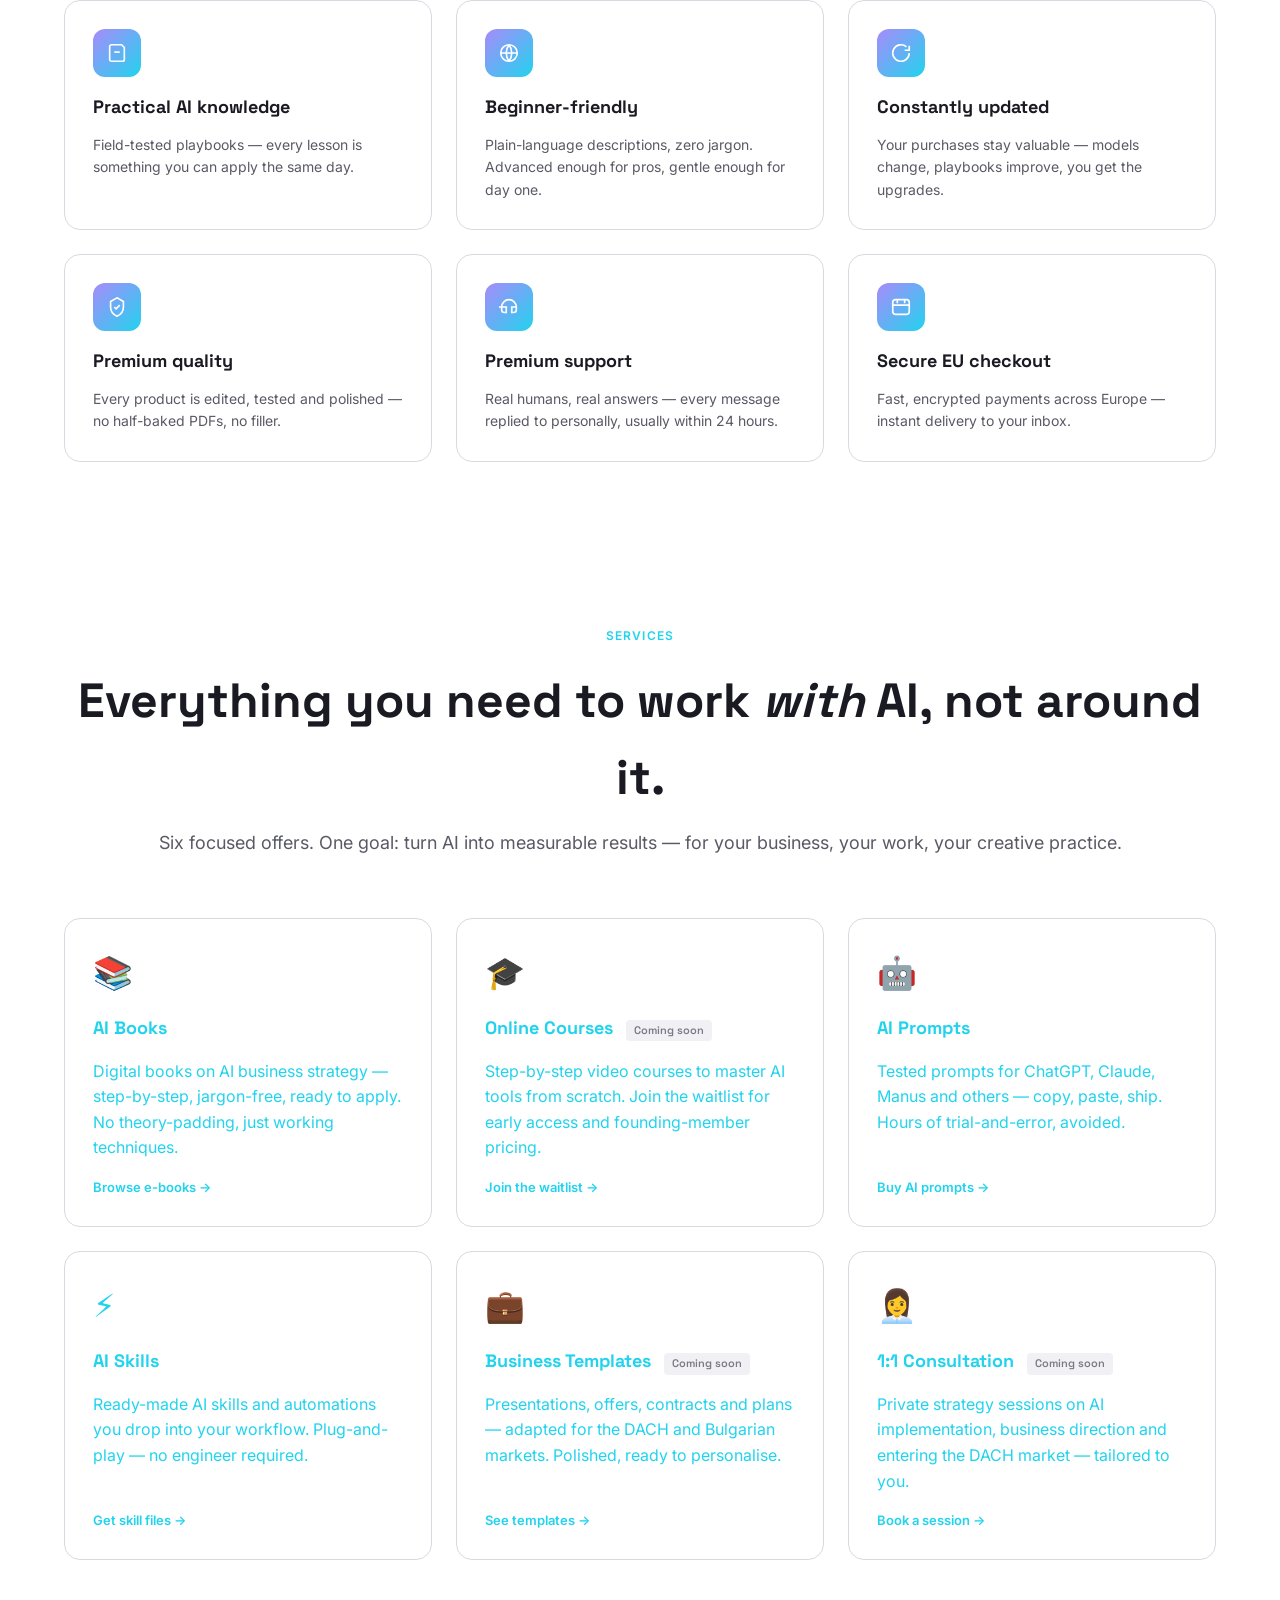
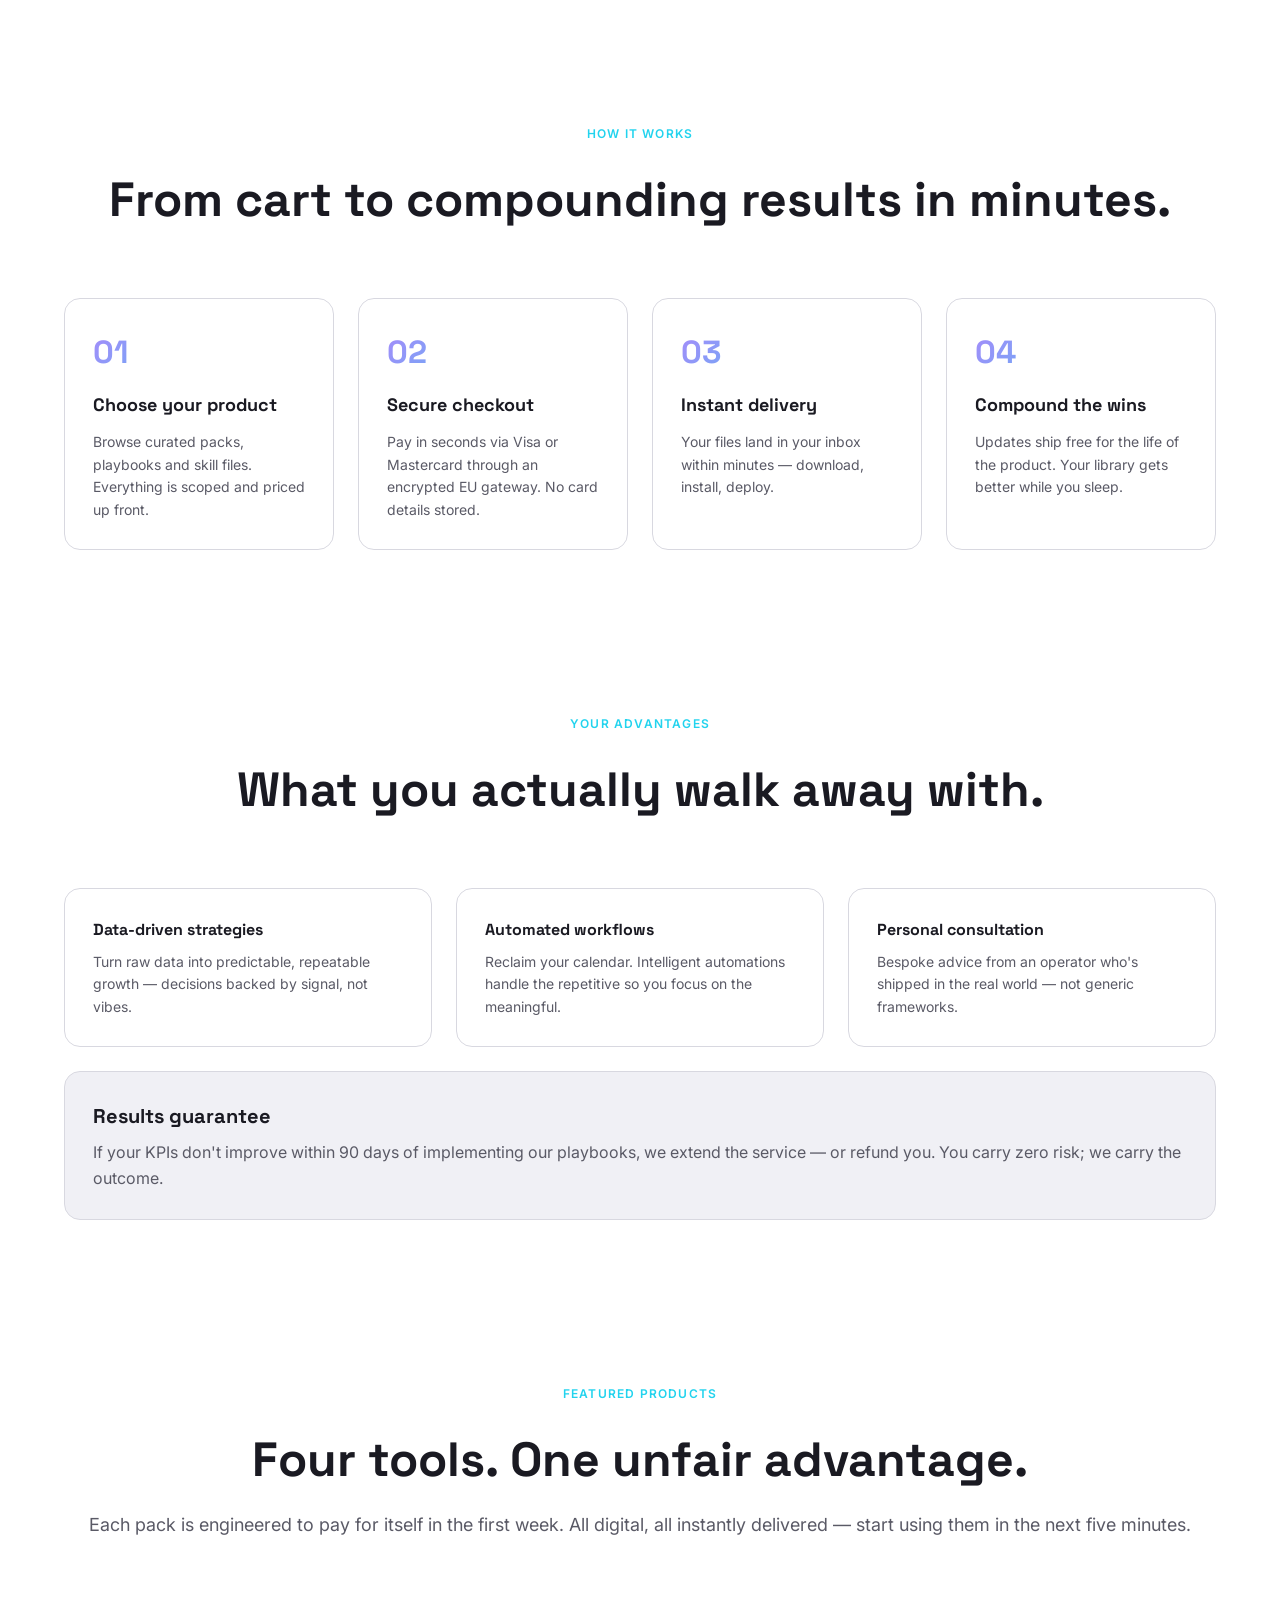
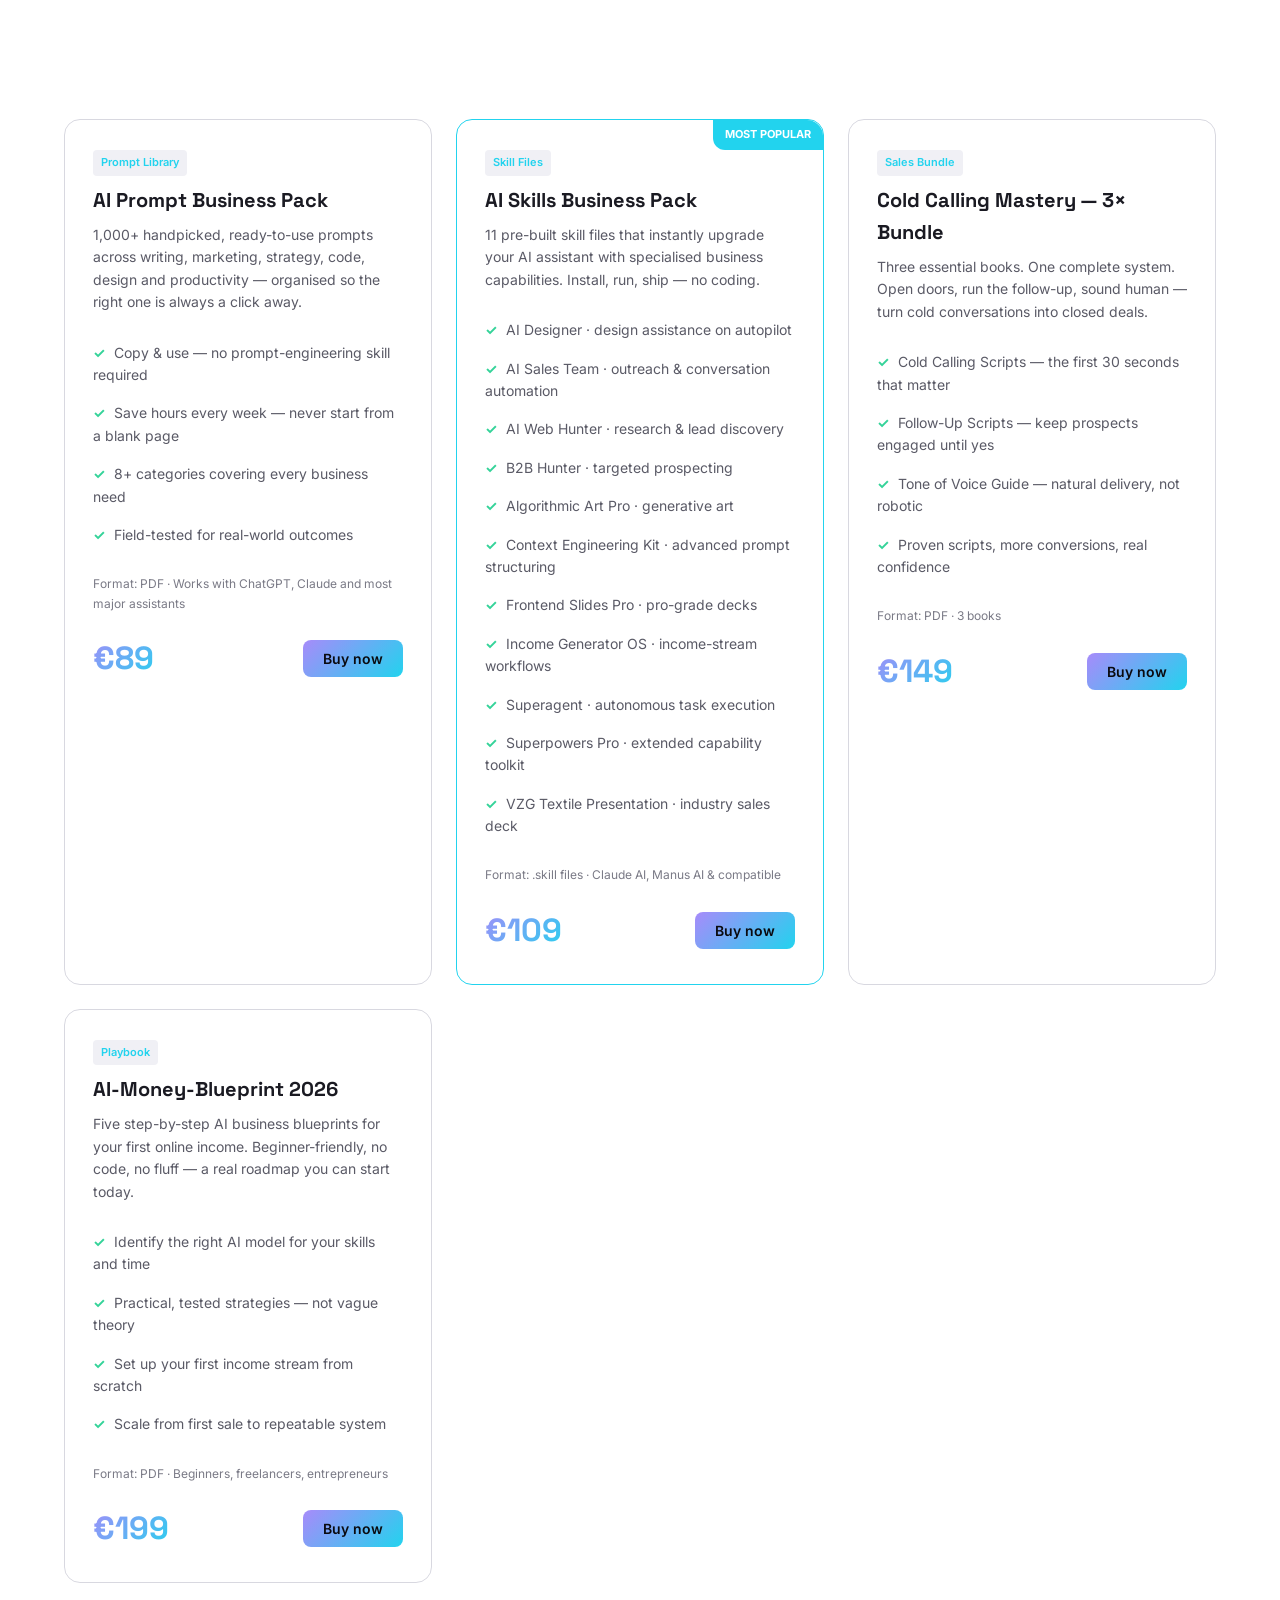
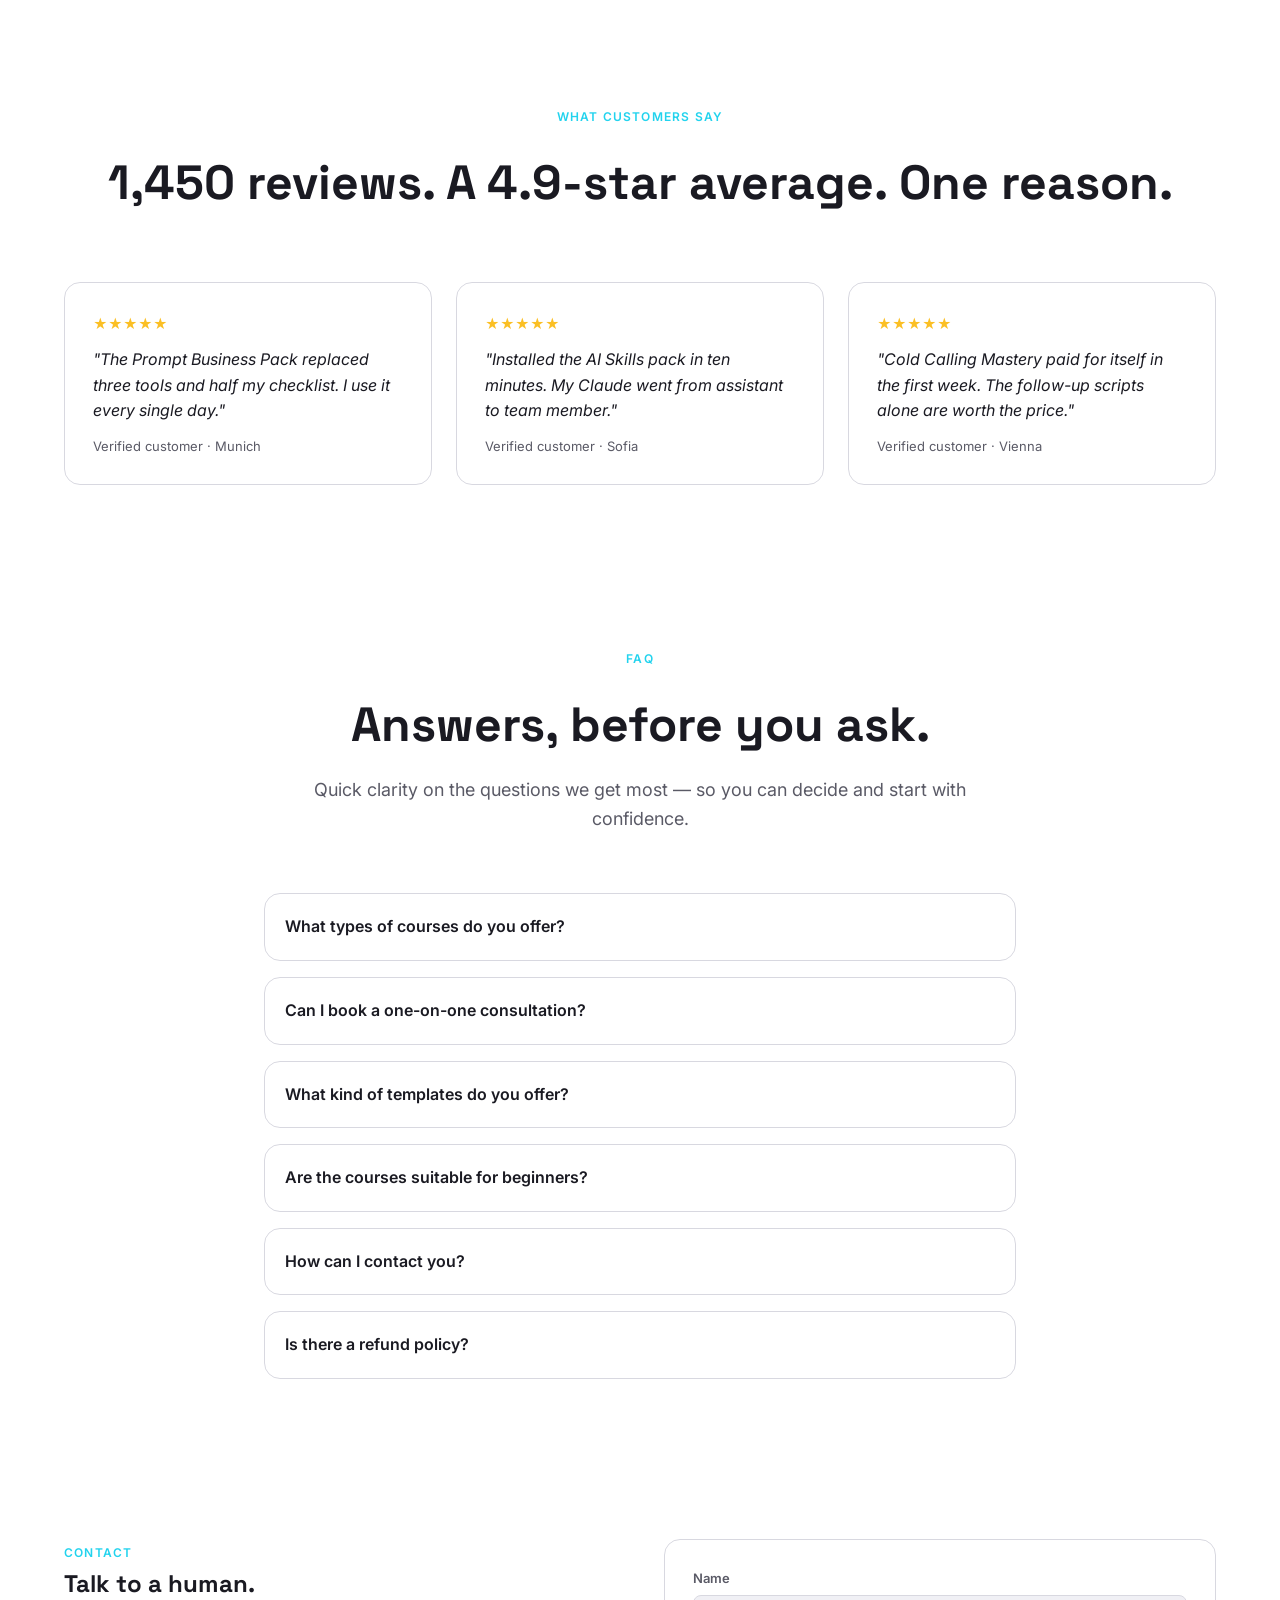
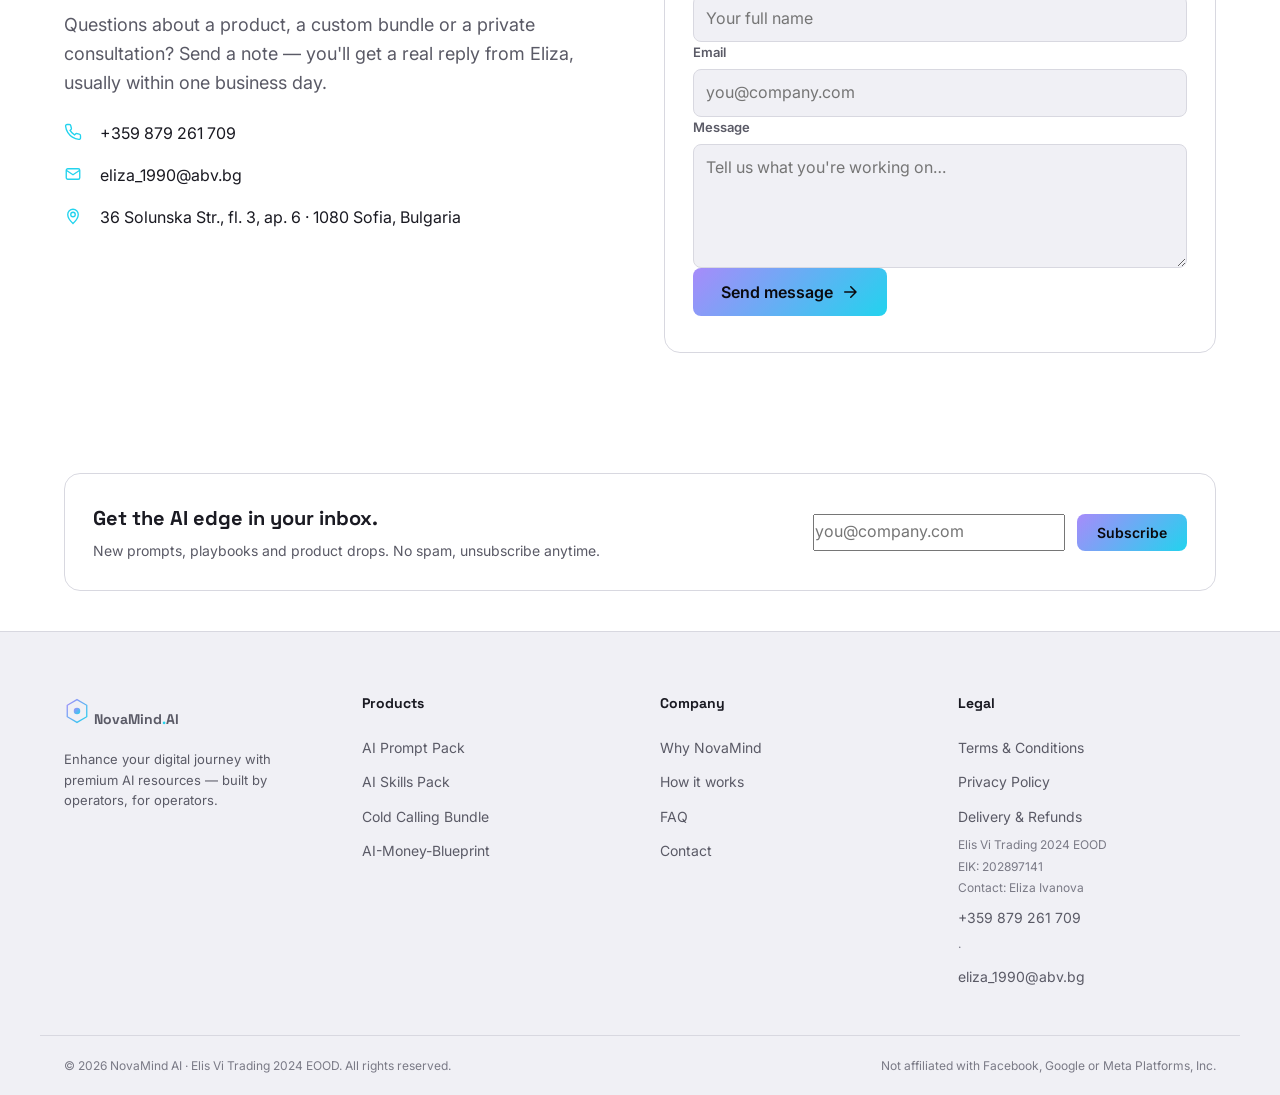
==== commit cbf34c48: "Fix: Update all asset paths to use relative paths for GitHub Pages" ====
--- a/index.html
+++ b/index.html
@@ -5,7 +5,7 @@
 <meta name="viewport" content="width=device-width,initial-scale=1,viewport-fit=cover" />
 <meta name="theme-color" content="#0a0a0f" />
 <title>NovaMind AI — Premium AI Courses, Prompts, Skills & Digital Playbooks</title>
-<meta name="description" content="NovaMind AI delivers premium AI education, ready-to-use prompt packs, plug-and-play AI skill files and business playbooks. Learn, build and automate — from beginner to pro." />
+<meta name="description" content="NovaMind AI delivers premium AI education, ready-to-use prompt packs, plug-and-play AI skill files and business playbooks. Learn, build and automate — from beginners to operators." />
 <link rel="canonical" href="https://novamind-ai.onepage.me/" />
 <meta name="robots" content="index,follow,max-image-preview:large" />
 <meta name="author" content="Elis Vi Trading 2024 EOOD" />
@@ -16,22 +16,22 @@
 <meta property="og:title" content="NovaMind AI — Learn. Build. Automate." />
 <meta property="og:description" content="Premium AI courses, prompt collections, skill files and playbooks — engineered for professionals and creators." />
 <meta property="og:url" content="https://novamind-ai.onepage.me/" />
-<meta property="og:image" content="/assets/og-cover.svg" />
+<meta property="og:image" content="./assets/og-cover.svg" />
 
 <!-- Twitter -->
 <meta name="twitter:card" content="summary_large_image" />
 <meta name="twitter:title" content="NovaMind AI — Learn. Build. Automate." />
 <meta name="twitter:description" content="Premium AI education, prompt packs and skill files for professionals and creators." />
-<meta name="twitter:image" content="/assets/og-cover.svg" />
-
-<link rel="icon" type="image/svg+xml" href="/assets/favicon.svg" />
-<link rel="manifest" href="/manifest.json" />
+<meta name="twitter:image" content="./assets/og-cover.svg" />
+
+<link rel="icon" type="image/svg+xml" href="./assets/favicon.svg" />
+<link rel="manifest" href="./manifest.json" />
 
 <link rel="preconnect" href="https://fonts.googleapis.com" />
 <link rel="preconnect" href="https://fonts.gstatic.com" crossorigin />
 <link rel="preload" as="style" href="https://fonts.googleapis.com/css2?family=Inter:wght@300;400;500;600;700&family=Space+Grotesk:wght@400;500;600;700&display=swap" />
 <link rel="stylesheet" href="https://fonts.googleapis.com/css2?family=Inter:wght@300;400;500;600;700&family=Space+Grotesk:wght@400;500;600;700&display=swap" />
-<link rel="stylesheet" href="/style.css" />
+<link rel="stylesheet" href="./style.css" />
 
 <script type="application/ld+json">
 {
@@ -42,7 +42,7 @@
       "name": "NovaMind AI",
       "legalName": "Elis Vi Trading 2024 EOOD",
       "url": "https://novamind-ai.onepage.me/",
-      "logo": "/assets/favicon.svg",
+      "logo": "./assets/favicon.svg",
       "email": "eliza_1990@abv.bg",
       "telephone": "+359 879 261 709",
       "address": {
@@ -71,12 +71,12 @@
     {
       "@type": "FAQPage",
       "mainEntity": [
-        { "@type": "Question", "name": "What types of courses do you offer?", "acceptedAnswer": { "@type": "Answer", "text": "Compact, practical digital courses covering strategy, automation and marketing fundamentals for confident, efficient growth." } },
-        { "@type": "Question", "name": "Can I book a one-on-one consultation?", "acceptedAnswer": { "@type": "Answer", "text": "Yes — a personal 1:1 session gives you tailored guidance and clear next steps for your goals." } },
-        { "@type": "Question", "name": "What kind of templates do you offer?", "acceptedAnswer": { "@type": "Answer", "text": "Ready-to-use templates for planning, automation and marketing to keep projects organised and professional." } },
-        { "@type": "Question", "name": "Are the courses suitable for beginners?", "acceptedAnswer": { "@type": "Answer", "text": "Yes. Every course scales from first-time users to advanced professionals refining their workflows." } },
-        { "@type": "Question", "name": "How do I contact you?", "acceptedAnswer": { "@type": "Answer", "text": "Via the contact form or by email at eliza_1990@abv.bg — every message is answered personally." } },
-        { "@type": "Question", "name": "Is there a refund policy?", "acceptedAnswer": { "@type": "Answer", "text": "Yes — a 14-day refund window applies, provided the digital content has not been downloaded." } }
+        { "@type": "Question", "name": "What types of courses do you offer?", "acceptedAnswer": { "@type": "Answer", "text": "Compact, practical digital courses covering strategy, automation and marketing fundamentals — the essentials for confident, efficient growth." } },
+        { "@type": "Question", "name": "Can I book a one-on-one consultation?", "acceptedAnswer": { "@type": "Answer", "text": "Yes — a personal 1:1 session gives you tailored strategy, clear direction and immediate next steps for your goals." } },
+        { "@type": "Question", "name": "What kind of templates do you offer?", "acceptedAnswer": { "@type": "Answer", "text": "Ready-to-use templates for planning, automation and marketing — designed to save time, stay organised and make every project look professional." } },
+        { "@type": "Question", "name": "Are the courses suitable for beginners?", "acceptedAnswer": { "@type": "Answer", "text": "Absolutely. Every course scales — from first-time users building their initial strategy to professionals optimising established workflows." } },
+        { "@type": "Question", "name": "How can I contact you?", "acceptedAnswer": { "@type": "Answer", "text": "Via the contact form or by email at eliza_1990@abv.bg. Every message is answered personally, usually within 24 hours." } },
+        { "@type": "Question", "name": "Is there a refund policy?", "acceptedAnswer": { "@type": "Answer", "text": "Yes. If a product isn't right for you, request a refund within 14 days — no questions asked, provided the content hasn't been downloaded." } }
       ]
     }
   ]
@@ -118,11 +118,11 @@
         <span class="ai-status-text">AI Core · Online</span>
       </span>
       <button class="icon-btn" id="themeToggle" aria-label="Toggle color theme" title="Toggle theme">
-        <svg class="i-sun" viewBox="0 0 24 24" width="18" height="18" fill="none" stroke="currentColor" stroke-width="2" stroke-linecap="round" stroke-linejoin="round"><circle cx="12" cy="12" r="4"/><path d="M12 2v2M12 20v2M4.93 4.93l1.41 1.41M17.66 17.66l1.41 1.41M2 12h2M20 12h2M4.93 19.07l1.41-1.41M17.66 6.34l1.41-1.41"/></svg>
-        <svg class="i-moon" viewBox="0 0 24 24" width="18" height="18" fill="none" stroke="currentColor" stroke-width="2" stroke-linecap="round" stroke-linejoin="round"><path d="M21 12.79A9 9 0 1 1 11.21 3a7 7 0 0 0 9.79 9.79z"/></svg>
+        <svg class="i-sun" viewBox="0 0 24 24" width="18" height="18" fill="none" stroke="currentColor" stroke-width="2" stroke-linecap="round" stroke-linejoin="round"><circle cx="12" cy="12" r="5"/><line x1="12" y1="1" x2="12" y2="3"/><line x1="12" y1="21" x2="12" y2="23"/><line x1="4.22" y1="4.22" x2="5.64" y2="5.64"/><line x1="18.36" y1="18.36" x2="19.78" y2="19.78"/><line x1="1" y1="12" x2="3" y2="12"/><line x1="21" y1="12" x2="23" y2="12"/><line x1="4.22" y1="19.78" x2="5.64" y2="18.36"/><line x1="18.36" y1="5.64" x2="19.78" y2="4.22"/></svg>
+        <svg class="i-moon" viewBox="0 0 24 24" width="18" height="18" fill="none" stroke="currentColor" stroke-width="2" stroke-linecap="round" stroke-linejoin="round"><path d="M21 12.79A9 9 0 1 1 11.21 3 7 7 0 0 0 21 12.79z"/></svg>
       </button>
       <button class="icon-btn" id="cartBtn" aria-label="Open cart" aria-haspopup="dialog" aria-controls="cartDrawer" title="Cart">
-        <svg viewBox="0 0 24 24" width="18" height="18" fill="none" stroke="currentColor" stroke-width="1.8" stroke-linecap="round" stroke-linejoin="round"><circle cx="9" cy="21" r="1.4"/><circle cx="19" cy="21" r="1.4"/><path d="M2.5 3h2l2.6 12.4a2 2 0 0 0 2 1.6h8.4a2 2 0 0 0 2-1.6L21 8H6"/></svg>
+        <svg viewBox="0 0 24 24" width="18" height="18" fill="none" stroke="currentColor" stroke-width="1.8" stroke-linecap="round" stroke-linejoin="round"><circle cx="9" cy="21" r="1.4"/><circle cx="20" cy="21" r="1.4"/><path d="M1 1h4l2.68 13.39a2 2 0 0 0 2 1.61h9.72a2 2 0 0 0 2-1.61L23 6H6"/></svg>
         <span class="cart-badge" id="cartBadge" hidden>0</span>
       </button>
       <a href="#pricing" class="btn btn-primary btn-sm">Shop now</a>
@@ -239,7 +239,7 @@
     <div class="feature-grid">
       <article class="glass-card feature reveal">
         <span class="feat-ico" style="--fg:#a78bfa">
-          <svg viewBox="0 0 24 24" width="22" height="22" fill="none" stroke="currentColor" stroke-width="1.8"><path d="M4 19V5a2 2 0 0 1 2-2h11l3 3v13a2 2 0 0 1-2 2H6a2 2 0 0 1-2-2z"/><path d="M8 7h7M8 11h9M8 15h5"/></svg>
+          <svg viewBox="0 0 24 24" width="22" height="22" fill="none" stroke="currentColor" stroke-width="1.8"><path d="M4 19V5a2 2 0 0 1 2-2h11l3 3v13a2 2 0 0 1-2 2H6a2 2 0 0 1-2-2z"/><path d="M9 11h6"/></svg>
         </span>
         <h3>Practical AI knowledge</h3>
         <p>Field-tested playbooks — every lesson is something you can apply the same day.</p>
@@ -267,7 +267,7 @@
       </article>
       <article class="glass-card feature reveal">
         <span class="feat-ico" style="--fg:#34d399">
-          <svg viewBox="0 0 24 24" width="22" height="22" fill="none" stroke="currentColor" stroke-width="1.8"><path d="M4 12a8 8 0 0 1 16 0v3a3 3 0 0 1-3 3h-2v-6h5"/><path d="M4 12v3a3 3 0 0 0 3 3h2v-6H4"/></svg>
+          <svg viewBox="0 0 24 24" width="22" height="22" fill="none" stroke="currentColor" stroke-width="1.8"><path d="M4 12a8 8 0 0 1 16 0v3a3 3 0 0 1-3 3h-2v-6h5"/><path d="M4 12v3a3 3 0 0 0 3 3h2v-6H1"/></svg>
         </span>
         <h3>Premium support</h3>
         <p>Real humans, real answers — every message replied to personally, usually within 24 hours.</p>
@@ -385,11 +385,11 @@
       </article>
       <article class="glass-card benefit reveal">
         <h3>Personal consultation</h3>
-        <p>Bespoke advice from an operator who’s shipped in the real world — not generic frameworks.</p>
+        <p>Bespoke advice from an operator who's shipped in the real world — not generic frameworks.</p>
       </article>
       <article class="glass-card benefit reveal benefit-wide">
         <h3>Results guarantee</h3>
-        <p>If your KPIs don’t improve within 90 days of implementing our playbooks, we extend the service — or refund you. You carry zero risk; we carry the outcome.</p>
+        <p>If your KPIs don't improve within 90 days of implementing our playbooks, we extend the service — or refund you. You carry zero risk; we carry the outcome.</p>
       </article>
     </div>
   </div>
@@ -513,17 +513,17 @@
     <div class="tst-grid">
       <figure class="glass-card tst reveal">
         <div class="stars stars-sm" aria-label="5 out of 5">★★★★★</div>
-        <blockquote>“The Prompt Business Pack replaced three tools and half my checklist. I use it every single day.”</blockquote>
+        <blockquote>"The Prompt Business Pack replaced three tools and half my checklist. I use it every single day."</blockquote>
         <figcaption>Verified customer · Munich</figcaption>
       </figure>
       <figure class="glass-card tst reveal">
         <div class="stars stars-sm" aria-label="5 out of 5">★★★★★</div>
-        <blockquote>“Installed the AI Skills pack in ten minutes. My Claude went from assistant to team member.”</blockquote>
+        <blockquote>"Installed the AI Skills pack in ten minutes. My Claude went from assistant to team member."</blockquote>
         <figcaption>Verified customer · Sofia</figcaption>
       </figure>
       <figure class="glass-card tst reveal">
         <div class="stars stars-sm" aria-label="5 out of 5">★★★★★</div>
-        <blockquote>“Cold Calling Mastery paid for itself in the first week. The follow-up scripts alone are worth the price.”</blockquote>
+        <blockquote>"Cold Calling Mastery paid for itself in the first week. The follow-up scripts alone are worth the price."</blockquote>
         <figcaption>Verified customer · Vienna</figcaption>
       </figure>
     </div>
@@ -562,7 +562,7 @@
       </details>
       <details class="faq-item glass-card reveal">
         <summary>Is there a refund policy?<span class="chev" aria-hidden="true"></span></summary>
-        <div class="faq-body"><p>Yes. If a product isn’t right for you, request a refund within 14 days — no questions asked, provided the content hasn’t been downloaded.</p></div>
+        <div class="faq-body"><p>Yes. If a product isn't right for you, request a refund within 14 days — no questions asked, provided the content hasn't been downloaded.</p></div>
       </details>
     </div>
   </div>
@@ -574,11 +574,11 @@
     <div class="reveal">
       <span class="kicker">Contact</span>
       <h2>Talk to a human.</h2>
-      <p class="lead-sm">Questions about a product, a custom bundle or a private consultation? Send a note — you’ll get a real reply from Eliza, usually within one business day.</p>
+      <p class="lead-sm">Questions about a product, a custom bundle or a private consultation? Send a note — you'll get a real reply from Eliza, usually within one business day.</p>
 
       <ul class="contact-list">
         <li>
-          <span class="cl-ico"><svg viewBox="0 0 24 24" width="18" height="18" fill="none" stroke="currentColor" stroke-width="1.8"><path d="M22 16.92V21a1 1 0 0 1-1.11 1A19 19 0 0 1 2 4.11 1 1 0 0 1 3 3h4.09a1 1 0 0 1 1 .75l1 4a1 1 0 0 1-.29 1L7 10.79a16 16 0 0 0 6.21 6.21l2.05-1.77a1 1 0 0 1 1-.29l4 1a1 1 0 0 1 .74 1z"/></svg></span>
+          <span class="cl-ico"><svg viewBox="0 0 24 24" width="18" height="18" fill="none" stroke="currentColor" stroke-width="1.8"><path d="M22 16.92v3a2 2 0 0 1-2.18 2 19.79 19.79 0 0 1-8.63-3.07 19.5 19.5 0 0 1-6-6 19.79 19.79 0 0 1-3.07-8.67A2 2 0 0 1 4.11 2h3a2 2 0 0 1 2 1.72 12.84 12.84 0 0 0 .7 2.81 2 2 0 0 1-.45 2.11L8.09 9.91a16 16 0 0 0 6 6l1.27-1.27a2 2 0 0 1 2.11-.45 12.84 12.84 0 0 0 2.81.7A2 2 0 0 1 22 16.92z"/></svg></span>
           <a href="tel:+359879261709">+359 879 261 709</a>
         </li>
         <li>
@@ -586,7 +586,7 @@
           <a href="mailto:eliza_1990@abv.bg">eliza_1990@abv.bg</a>
         </li>
         <li>
-          <span class="cl-ico"><svg viewBox="0 0 24 24" width="18" height="18" fill="none" stroke="currentColor" stroke-width="1.8"><path d="M12 22s7-6.5 7-12a7 7 0 0 0-14 0c0 5.5 7 12 7 12z"/><circle cx="12" cy="10" r="2.5"/></svg></span>
+          <span class="cl-ico"><svg viewBox="0 0 24 24" width="18" height="18" fill="none" stroke="currentColor" stroke-width="1.8"><path d="M12 22s7-6.5 7-12a7 7 0 0 0-14 0c0 5.5 7 12 7 12z"/><circle cx="12" cy="10" r="3"/></svg></span>
           <span>36 Solunska Str., fl. 3, ap. 6 · 1080 Sofia, Bulgaria</span>
         </li>
       </ul>
@@ -603,7 +603,7 @@
       </div>
       <div class="field">
         <label for="cf-msg">Message</label>
-        <textarea id="cf-msg" name="message" rows="4" required placeholder="Tell us what you’re working on…"></textarea>
+        <textarea id="cf-msg" name="message" rows="4" required placeholder="Tell us what you're working on…"></textarea>
       </div>
       <button class="btn btn-primary btn-lg" type="submit">
         Send message
@@ -637,7 +637,7 @@
     <div>
       <a class="brand" href="#top" aria-label="NovaMind AI home">
         <span class="brand-mark" aria-hidden="true">
-          <svg viewBox="0 0 32 32" width="26" height="26"><use href="#lg"/><path d="M16 2 L28 9 V23 L16 30 L4 23 V9 Z" fill="none" stroke="url(#lg)" stroke-width="1.6"/><circle cx="16" cy="16" r="4" fill="url(#lg)"/></svg>
+          <svg viewBox="0 0 32 32" width="26" height="26"><defs><linearGradient id="lg2" x1="0" x2="1" y1="0" y2="1"><stop offset="0" stop-color="#a78bfa"/><stop offset="1" stop-color="#22d3ee"/></linearGradient></defs><path d="M16 2 L28 9 V23 L16 30 L4 23 V9 Z" fill="none" stroke="url(#lg2)" stroke-width="1.6"/><circle cx="16" cy="16" r="4" fill="url(#lg2)"/></svg>
         </span>
         <span class="brand-name">NovaMind<span class="brand-dot">.</span>AI</span>
       </a>
@@ -667,9 +667,9 @@
     <div>
       <h4>Legal</h4>
       <ul>
-        <li><a href="/terms.html">Terms &amp; Conditions</a></li>
-        <li><a href="/privacy.html">Privacy Policy</a></li>
-        <li><a href="/refund.html">Delivery &amp; Refunds</a></li>
+        <li><a href="./terms.html">Terms &amp; Conditions</a></li>
+        <li><a href="./privacy.html">Privacy Policy</a></li>
+        <li><a href="./refund.html">Delivery &amp; Refunds</a></li>
       </ul>
       <p class="foot-legal">
         Elis Vi Trading 2024 EOOD<br/>
@@ -753,6 +753,6 @@
   </form>
 </div>
 
-<script src="/script.js" defer></script>
+<script src="./script.js" defer></script>
 </body>
 </html>
--- a/style.css
+++ b/style.css
@@ -0,0 +1,342 @@
+:root {
+  --grad: linear-gradient(135deg, #a78bfa 0%, #22d3ee 100%);
+  --bg: #0a0a0f;
+  --bg-2: #111118;
+  --surface: #1a1a22;
+  --surface-2: #242430;
+  --text: #e8e8ef;
+  --dim: #a0a0ac;
+  --muted: #80808c;
+  --border: #3a3a46;
+  --acc: #22d3ee;
+  --acc-2: #a78bfa;
+  --ok: #34d399;
+  --warn: #f59e0b;
+  --err: #ef4444;
+}
+[data-theme="light"] {
+  --bg: #ffffff;
+  --bg-2: #f9f9fb;
+  --surface: #f0f0f5;
+  --surface-2: #e8e8ef;
+  --text: #1a1a22;
+  --dim: #5a5a66;
+  --muted: #7a7a86;
+  --border: #d8d8e0;
+}
+
+* { margin: 0; padding: 0; box-sizing: border-box; }
+html { scroll-behavior: smooth; -webkit-font-smoothing: antialiased; }
+body {
+  background: var(--bg);
+  color: var(--text);
+  font: 16px/1.6 'Inter', system-ui, -apple-system, sans-serif;
+  transition: background 0.3s, color 0.3s;
+}
+
+.container { max-width: 1200px; margin: 0 auto; padding: 0 24px; }
+.section { padding: 80px 0; }
+.section-tight { padding: 40px 0; }
+.section-head { text-align: center; margin-bottom: 60px; }
+.kicker { font-size: 12px; text-transform: uppercase; letter-spacing: 0.1em; color: var(--acc); font-weight: 600; }
+.section-head h2 { font-size: 48px; font-weight: 700; margin: 16px 0 12px; font-family: 'Space Grotesk', sans-serif; }
+.lead-sm { font-size: 18px; color: var(--dim); margin-top: 8px; }
+
+h1, h2, h3, h4, h5, h6 { font-family: 'Space Grotesk', sans-serif; font-weight: 700; }
+a { color: var(--acc); text-decoration: none; transition: color 0.2s; }
+a:hover { color: var(--acc-2); }
+button { font-family: inherit; cursor: pointer; border: none; background: none; }
+button:disabled { cursor: not-allowed; }
+input, textarea { font: inherit; color: inherit; }
+
+.btn {
+  display: inline-flex; align-items: center; gap: 8px; padding: 10px 20px; border-radius: 8px; font-weight: 600; font-size: 14px;
+  transition: all 0.2s; text-decoration: none;
+}
+.btn-primary { background: var(--grad); color: #0a0a0f; border: none; }
+.btn-primary:hover { transform: translateY(-2px); box-shadow: 0 8px 24px rgba(34, 211, 238, 0.3); }
+.btn-ghost { border: 1px solid var(--border); color: var(--text); }
+.btn-ghost:hover { border-color: var(--acc); color: var(--acc); }
+.btn-sm { padding: 6px 14px; font-size: 13px; }
+.btn-lg { padding: 14px 28px; font-size: 16px; }
+
+.icon-btn { width: 40px; height: 40px; border-radius: 8px; display: flex; align-items: center; justify-content: center; color: var(--text); transition: all 0.2s; }
+.icon-btn:hover { background: var(--surface); color: var(--acc); }
+
+.glass-card {
+  background: rgba(255, 255, 255, 0.05); border: 1px solid var(--border); border-radius: 16px; backdrop-filter: blur(10px);
+  transition: all 0.3s;
+}
+.glass-card:hover { border-color: var(--acc); background: rgba(34, 211, 238, 0.05); }
+
+.field { display: flex; flex-direction: column; gap: 6px; }
+.field label { font-size: 13px; font-weight: 600; color: var(--dim); }
+.field input, .field textarea {
+  padding: 10px 12px; border-radius: 8px; border: 1px solid var(--border); background: var(--surface);
+  transition: border-color 0.2s;
+}
+.field input:focus, .field textarea:focus { outline: none; border-color: var(--acc); }
+.field textarea { resize: vertical; min-height: 100px; }
+
+.form-msg { font-size: 13px; margin-top: 8px; color: var(--ok); }
+.form-msg.error { color: var(--err); }
+
+.skip-link { position: absolute; top: -40px; left: 0; background: var(--acc); color: var(--bg); padding: 8px 16px; text-decoration: none; border-radius: 4px; z-index: 9999; }
+.skip-link:focus { top: 0; }
+
+/* Background Orbs */
+.bg-orbs { position: fixed; inset: 0; z-index: -1; overflow: hidden; pointer-events: none; }
+.orb { position: absolute; border-radius: 50%; filter: blur(80px); }
+.orb-1 { width: 400px; height: 400px; background: rgba(167, 139, 250, 0.15); top: -200px; left: -200px; }
+.orb-2 { width: 300px; height: 300px; background: rgba(34, 211, 238, 0.1); bottom: -150px; right: -150px; }
+.orb-3 { width: 250px; height: 250px; background: rgba(167, 139, 250, 0.08); top: 50%; left: 50%; }
+.grid-overlay { position: absolute; inset: 0; background-image: linear-gradient(rgba(58, 58, 70, 0.1) 1px, transparent 1px), linear-gradient(90deg, rgba(58, 58, 70, 0.1) 1px, transparent 1px); background-size: 50px 50px; }
+[data-theme="light"] .grid-overlay { background-image: linear-gradient(rgba(216, 216, 224, 0.3) 1px, transparent 1px), linear-gradient(90deg, rgba(216, 216, 224, 0.3) 1px, transparent 1px); }
+
+/* Navigation */
+.nav {
+  position: sticky; top: 0; z-index: 100; background: rgba(10, 10, 15, 0.8); backdrop-filter: blur(10px); border-bottom: 1px solid var(--border);
+}
+.nav-inner { display: flex; align-items: center; justify-content: space-between; padding: 16px 0; gap: 24px; }
+.brand { display: flex; align-items: center; gap: 8px; font-family: 'Space Grotesk', sans-serif; font-size: 18px; font-weight: 700; color: var(--text); text-decoration: none; }
+.brand-dot { color: var(--acc); }
+.nav-links { display: flex; gap: 32px; }
+.nav-links a { font-size: 14px; color: var(--dim); transition: color 0.2s; }
+.nav-links a:hover { color: var(--text); }
+.nav-actions { display: flex; align-items: center; gap: 12px; }
+.menu-btn { display: none; }
+@media(max-width: 900px) {
+  .nav-links { display: none; }
+  .menu-btn { display: flex; }
+  .mobile-menu { position: absolute; top: 100%; left: 0; right: 0; background: var(--bg-2); border-bottom: 1px solid var(--border); padding: 16px 24px; display: flex; flex-direction: column; gap: 12px; }
+  .mobile-menu a { padding: 12px 0; border-bottom: 1px solid var(--border); }
+  .mobile-menu a:last-child { border: none; }
+}
+
+/* Hero */
+.hero { position: relative; min-height: 100vh; display: flex; align-items: center; overflow: hidden; }
+.hero-canvas { position: absolute; inset: 0; width: 100%; height: 100%; z-index: 0; opacity: 0.55; pointer-events: none; }
+[data-theme="light"] .hero-canvas { opacity: 0.28; }
+.hero-inner { position: relative; z-index: 1; text-align: center; }
+.eyebrow { display: inline-flex; align-items: center; gap: 8px; padding: 8px 16px; border-radius: 999px; background: var(--surface); border: 1px solid var(--border); font-size: 12px; color: var(--muted); margin-bottom: 24px; }
+.pulse-dot { width: 8px; height: 8px; background: var(--ok); border-radius: 50%; animation: pulse 2s ease-in-out infinite; }
+@keyframes pulse { 0%, 100% { opacity: 1; } 50% { opacity: 0.5; } }
+.display { font-size: 64px; line-height: 1.2; margin-bottom: 24px; max-width: 900px; margin-left: auto; margin-right: auto; }
+.grad-text { background: var(--grad); -webkit-background-clip: text; -webkit-text-fill-color: transparent; background-clip: text; }
+.hero .lead { max-width: 700px; margin: 0 auto 32px; font-size: 18px; color: var(--dim); line-height: 1.8; }
+.hero-cta { display: flex; gap: 16px; justify-content: center; margin-bottom: 48px; flex-wrap: wrap; }
+.hero-meta { display: flex; align-items: center; justify-content: center; gap: 16px; flex-wrap: wrap; font-size: 14px; color: var(--muted); }
+.stars { display: inline-flex; align-items: center; gap: 4px; }
+.sep { color: var(--border); }
+.hero-visual { display: grid; grid-template-columns: repeat(auto-fit, minmax(240px, 1fr)); gap: 16px; margin-top: 60px; max-width: 900px; margin-left: auto; margin-right: auto; }
+.hv-card { padding: 20px; }
+.hv-head { display: flex; align-items: center; gap: 6px; margin-bottom: 12px; font-size: 12px; color: var(--muted); }
+.dot { width: 8px; height: 8px; border-radius: 50%; }
+.d-r { background: #ef4444; }
+.d-y { background: #f59e0b; }
+.d-g { background: #34d399; }
+.hv-body { font-family: 'Monaco', monospace; font-size: 12px; color: var(--dim); line-height: 1.6; background: var(--bg); padding: 12px; border-radius: 8px; }
+.c-mut { color: var(--muted); }
+.c-acc { color: var(--acc); }
+.c-ok { color: var(--ok); }
+.hv-metric { display: flex; justify-content: space-between; align-items: center; margin: 16px 0 8px; }
+.hv-label { font-size: 12px; color: var(--muted); }
+.hv-value { font-size: 20px; font-weight: 700; font-family: 'Space Grotesk', sans-serif; color: var(--text); }
+.hv-bar { height: 4px; background: var(--surface); border-radius: 999px; overflow: hidden; margin: 8px 0; }
+.hv-bar span { height: 100%; background: var(--grad); display: block; }
+.hv-chip { display: inline-block; padding: 4px 8px; background: var(--surface); border-radius: 4px; font-size: 12px; margin-bottom: 8px; }
+
+/* Trusted / Stats */
+.trusted { background: var(--surface); padding: 40px 0; }
+.trusted .micro { display: block; text-align: center; color: var(--dim); font-size: 14px; margin-bottom: 32px; }
+.stat-grid { display: grid; grid-template-columns: repeat(auto-fit, minmax(200px, 1fr)); gap: 24px; }
+.stat { text-align: center; }
+.stat-num { display: block; font-size: 36px; font-weight: 700; font-family: 'Space Grotesk', sans-serif; background: var(--grad); -webkit-background-clip: text; -webkit-text-fill-color: transparent; background-clip: text; }
+.stat-lbl { display: block; font-size: 14px; color: var(--dim); margin-top: 8px; }
+
+/* Features Grid */
+.feature-grid { display: grid; grid-template-columns: repeat(auto-fit, minmax(280px, 1fr)); gap: 24px; }
+.feature { padding: 28px; }
+.feat-ico {
+  display: inline-flex; align-items: center; justify-content: center; width: 48px; height: 48px; border-radius: 12px;
+  background: var(--grad);
+  color: var(--bg); margin-bottom: 16px;
+}
+.feature h3 { font-size: 18px; margin-bottom: 12px; }
+.feature p { font-size: 14px; color: var(--dim); line-height: 1.6; }
+
+/* Services Grid */
+.service-grid { display: grid; grid-template-columns: repeat(auto-fit, minmax(300px, 1fr)); gap: 24px; }
+.service {
+  padding: 28px; display: flex; flex-direction: column; gap: 16px; transition: all 0.3s;
+}
+.s-ico { font-size: 32px; }
+.service h3 { font-size: 18px; }
+.s-badge { display: inline-block; padding: 2px 8px; background: var(--surface); border-radius: 4px; font-size: 11px; color: var(--muted); margin-left: 8px; font-weight: 600; }
+.s-cta { color: var(--acc); font-size: 13px; font-weight: 600; margin-top: auto; }
+.service:hover { transform: translateY(-4px); }
+
+/* Steps */
+.steps { display: grid; grid-template-columns: repeat(auto-fit, minmax(240px, 1fr)); gap: 24px; list-style: none; }
+.step {
+  padding: 28px; display: flex; flex-direction: column; gap: 12px;
+}
+.step-num { font-size: 32px; font-weight: 700; font-family: 'Space Grotesk', sans-serif; background: var(--grad); -webkit-background-clip: text; -webkit-text-fill-color: transparent; background-clip: text; }
+.step h3 { font-size: 18px; }
+.step p { font-size: 14px; color: var(--dim); }
+
+/* Benefits Grid */
+.benefit-grid { display: grid; grid-template-columns: repeat(auto-fit, minmax(280px, 1fr)); gap: 24px; }
+.benefit { padding: 28px; }
+.benefit h3 { font-size: 16px; margin-bottom: 8px; }
+.benefit p { font-size: 14px; color: var(--dim); }
+.benefit-wide { grid-column: 1 / -1; background: var(--surface); }
+.benefit-wide h3 { font-size: 20px; }
+.benefit-wide p { color: var(--dim); font-size: 16px; }
+
+/* Price Grid */
+.price-grid { display: grid; grid-template-columns: repeat(auto-fit, minmax(300px, 1fr)); gap: 24px; }
+.price-card {
+  padding: 28px; display: flex; flex-direction: column; gap: 20px; position: relative;
+}
+.price-card.featured {
+  transform: scale(1.05); border-color: var(--acc);
+}
+@media(max-width: 768px) {
+  .price-card.featured { transform: none; }
+}
+.pc-ribbon {
+  position: absolute; top: 0; right: 0; padding: 6px 12px; background: var(--acc); color: var(--bg); font-size: 11px; font-weight: 700;
+  border-radius: 0 16px 0 12px; text-transform: uppercase;
+}
+.pc-head { }
+.pc-tag { display: inline-block; padding: 4px 8px; background: var(--surface); border-radius: 4px; font-size: 11px; color: var(--acc); font-weight: 600; margin-bottom: 8px; }
+.pc-head h3 { font-size: 20px; margin-bottom: 8px; }
+.pc-sub { font-size: 14px; color: var(--dim); line-height: 1.6; }
+.pc-list { list-style: none; }
+.pc-list li { padding: 8px 0; font-size: 14px; color: var(--dim); }
+.pc-list li:before { content: '✓ '; color: var(--ok); font-weight: 700; margin-right: 6px; }
+.pc-meta { font-size: 12px; color: var(--muted); }
+.pc-foot { display: flex; align-items: center; justify-content: space-between; gap: 16px; }
+.pc-price { font-size: 32px; font-weight: 700; font-family: 'Space Grotesk', sans-serif; background: var(--grad); -webkit-background-clip: text; -webkit-text-fill-color: transparent; background-clip: text; }
+
+/* Testimonials */
+.tst-grid { display: grid; grid-template-columns: repeat(auto-fit, minmax(320px, 1fr)); gap: 24px; }
+.tst { padding: 28px; }
+.stars-sm { font-size: 14px; color: #fbbf24; margin-bottom: 12px; }
+.tst blockquote { font-size: 16px; font-style: italic; margin-bottom: 12px; line-height: 1.6; }
+.tst figcaption { font-size: 13px; color: var(--dim); }
+
+/* FAQ */
+.faq-wrap { max-width: 800px; margin: 0 auto; }
+.faq { display: flex; flex-direction: column; gap: 16px; }
+.faq-item { padding: 20px; cursor: pointer; }
+.faq-item summary { display: flex; align-items: center; justify-content: space-between; gap: 12px; font-weight: 600; font-size: 16px; user-select: none; }
+.faq-item summary::-webkit-details-marker { display: none; }
+.chev { width: 20px; height: 20px; transition: transform 0.3s; }
+.faq-item[open] .chev { transform: rotate(180deg); }
+.faq-body { padding-top: 16px; border-top: 1px solid var(--border); font-size: 14px; color: var(--dim); line-height: 1.8; }
+.faq-body p { margin: 0; }
+.faq-body a { text-decoration: underline; }
+
+/* Contact */
+.contact-grid { display: grid; grid-template-columns: 1fr 1fr; gap: 48px; align-items: start; }
+@media(max-width: 768px) {
+  .contact-grid { grid-template-columns: 1fr; }
+}
+.contact-list { list-style: none; margin-top: 24px; }
+.contact-list li { display: flex; align-items: flex-start; gap: 12px; margin-bottom: 16px; }
+.cl-ico { width: 24px; height: 24px; flex-shrink: 0; color: var(--acc); margin-top: 2px; }
+.contact-list a { color: var(--text); }
+.contact-form { padding: 28px; }
+
+/* Newsletter */
+.newsletter { padding: 28px; display: flex; align-items: center; justify-content: space-between; gap: 32px; }
+@media(max-width: 600px) {
+  .newsletter { flex-direction: column; }
+}
+.newsletter h3 { font-size: 20px; margin-bottom: 6px; }
+.newsletter p { font-size: 14px; color: var(--dim); }
+.nl-form { display: flex; gap: 12px; }
+.nl-form input { flex: 1; min-width: 200px; }
+.nl-form button { white-space: nowrap; }
+
+/* Footer */
+.footer { background: var(--surface); border-top: 1px solid var(--border); padding: 60px 0 20px; }
+.footer-grid { display: grid; grid-template-columns: repeat(auto-fit, minmax(200px, 1fr)); gap: 40px; margin-bottom: 40px; }
+.footer-grid h4 { font-size: 14px; margin-bottom: 16px; }
+.footer-grid ul { list-style: none; }
+.footer-grid a { display: block; padding: 6px 0; font-size: 14px; color: var(--dim); }
+.footer-grid a:hover { color: var(--text); }
+.foot-tag { font-size: 13px; color: var(--dim); margin-top: 12px; }
+.foot-legal { font-size: 12px; color: var(--muted); line-height: 1.8; }
+.foot-bar { display: flex; justify-content: space-between; align-items: center; padding-top: 20px; border-top: 1px solid var(--border); font-size: 12px; color: var(--muted); }
+.foot-mini { text-align: right; }
+
+/* Scroll to Top */
+.to-top {
+  position: fixed; bottom: 24px; right: 24px; width: 40px; height: 40px; border-radius: 8px;
+  background: var(--grad); color: var(--bg); display: flex; align-items: center; justify-content: center;
+  transition: all 0.2s; z-index: 90; cursor: pointer;
+}
+.to-top:hover { transform: translateY(-4px); }
+
+/* Cart */
+.cart-badge { position: absolute; top: -4px; right: -4px; min-width: 18px; height: 18px; padding: 0 4px; border-radius: 999px; background: var(--grad); color: var(--bg); font-size: 10.5px; font-weight: 700; display: grid; place-items: center; }
+#cartBtn { position: relative; }
+.cart-overlay, .checkout-overlay { position: fixed; inset: 0; background: rgba(5, 5, 10, 0.6); backdrop-filter: blur(4px); z-index: 150; opacity: 0; transition: opacity 0.25s ease; }
+.cart-overlay.show, .checkout-overlay.show { opacity: 1; }
+.cart-drawer { position: fixed; top: 0; right: 0; bottom: 0; width: min(420px, 92vw); background: var(--bg-2); border-left: 1px solid var(--border); z-index: 151; display: flex; flex-direction: column; transform: translateX(100%); transition: transform 0.26s ease; }
+.cart-drawer.show { transform: translateX(0); }
+.cart-head { display: flex; align-items: center; justify-content: space-between; padding: 20px 24px; border-bottom: 1px solid var(--border); }
+.cart-head h3 { font-size: 19px; }
+.cart-items { flex: 1; overflow-y: auto; padding: 16px 24px; display: flex; flex-direction: column; gap: 14px; }
+.cart-empty { color: var(--muted); font-size: 14.5px; }
+.cart-empty a { color: var(--acc); text-decoration: underline; }
+.cart-line { display: flex; align-items: center; justify-content: space-between; gap: 12px; padding: 14px 0; border-bottom: 1px solid var(--border); }
+.cart-line-info { display: flex; flex-direction: column; gap: 4px; min-width: 0; }
+.cart-line-name { font-size: 14.5px; color: var(--text); line-height: 1.4; }
+.cart-line-price { font-size: 13px; color: var(--dim); }
+.cart-line-actions { display: flex; align-items: center; gap: 10px; flex-shrink: 0; }
+.cart-qty-btn { width: 26px; height: 26px; border-radius: 8px; border: 1px solid var(--border); background: var(--surface); color: var(--text); display: grid; place-items: center; font-size: 14px; }
+.cart-qty { min-width: 18px; text-align: center; font-size: 14px; }
+.cart-remove { color: var(--dim); font-size: 12.5px; text-decoration: underline; }
+.cart-foot { padding: 20px 24px; border-top: 1px solid var(--border); display: flex; flex-direction: column; gap: 14px; }
+.cart-total-row { display: flex; justify-content: space-between; align-items: center; font-size: 15px; color: var(--muted); }
+.cart-total { font-family: 'Space Grotesk', sans-serif; font-size: 22px; font-weight: 600; color: var(--text); }
+#checkoutBtn:disabled { opacity: 0.45; cursor: not-allowed; }
+
+/* Checkout */
+.checkout-modal { position: fixed; top: 50%; left: 50%; transform: translate(-50%, -46%); width: min(520px, 92vw); max-height: 88vh; overflow-y: auto; z-index: 152; padding: 0; opacity: 0; transition: opacity 0.25s ease, transform 0.25s ease; }
+.checkout-modal.show { opacity: 1; transform: translate(-50%, -50%); }
+.checkout-summary { padding: 0 24px 6px; display: flex; flex-direction: column; gap: 8px; color: var(--muted); font-size: 14px; }
+.checkout-summary .co-line { display: flex; justify-content: space-between; }
+.checkout-summary .co-total { margin-top: 8px; padding-top: 12px; border-top: 1px solid var(--border); color: var(--text); font-weight: 600; font-size: 16px; }
+.checkout-form { padding: 20px 24px 24px; display: flex; flex-direction: column; gap: 16px; }
+.pay-note { display: flex; align-items: flex-start; gap: 10px; padding: 12px 14px; border-radius: 12px; background: var(--surface-2); border: 1px solid var(--border); color: var(--muted); font-size: 13px; line-height: 1.6; }
+.pay-note svg { flex-shrink: 0; margin-top: 1px; color: var(--acc); }
+#payBtn:disabled { opacity: 0.6; cursor: not-allowed; }
+@media(max-width: 480px) {
+  .checkout-modal { width: 100vw; max-height: 100vh; top: 0; left: 0; transform: none; border-radius: 0; }
+  .checkout-modal.show { transform: none; }
+}
+
+/* AI Status */
+.ai-status { display: flex; align-items: center; gap: 7px; padding: 6px 12px; border-radius: 999px; background: var(--surface); border: 1px solid var(--border); font-size: 12px; color: var(--muted); letter-spacing: 0.02em; }
+.ai-status-dot { width: 6px; height: 6px; border-radius: 50%; background: var(--ok); box-shadow: 0 0 0 0 rgba(52, 211, 153, 0.6); animation: ai-pulse 2s ease-in-out infinite; }
+@keyframes ai-pulse {
+  0% { box-shadow: 0 0 0 0 rgba(52, 211, 153, 0.55); }
+  70% { box-shadow: 0 0 0 6px rgba(52, 211, 153, 0); }
+  100% { box-shadow: 0 0 0 0 rgba(52, 211, 153, 0); }
+}
+@media(max-width: 900px) {
+  .ai-status { display: none; }
+}
+
+/* Animations */
+@media(prefers-reduced-motion: reduce) {
+  * { animation: none !important; transition: none !important; }
+  .ai-status-dot { animation: none; }
+}
+
+.visually-hidden { position: absolute; width: 1px; height: 1px; padding: 0; margin: -1px; overflow: hidden; clip: rect(0, 0, 0, 0); white-space: nowrap; border: 0; }
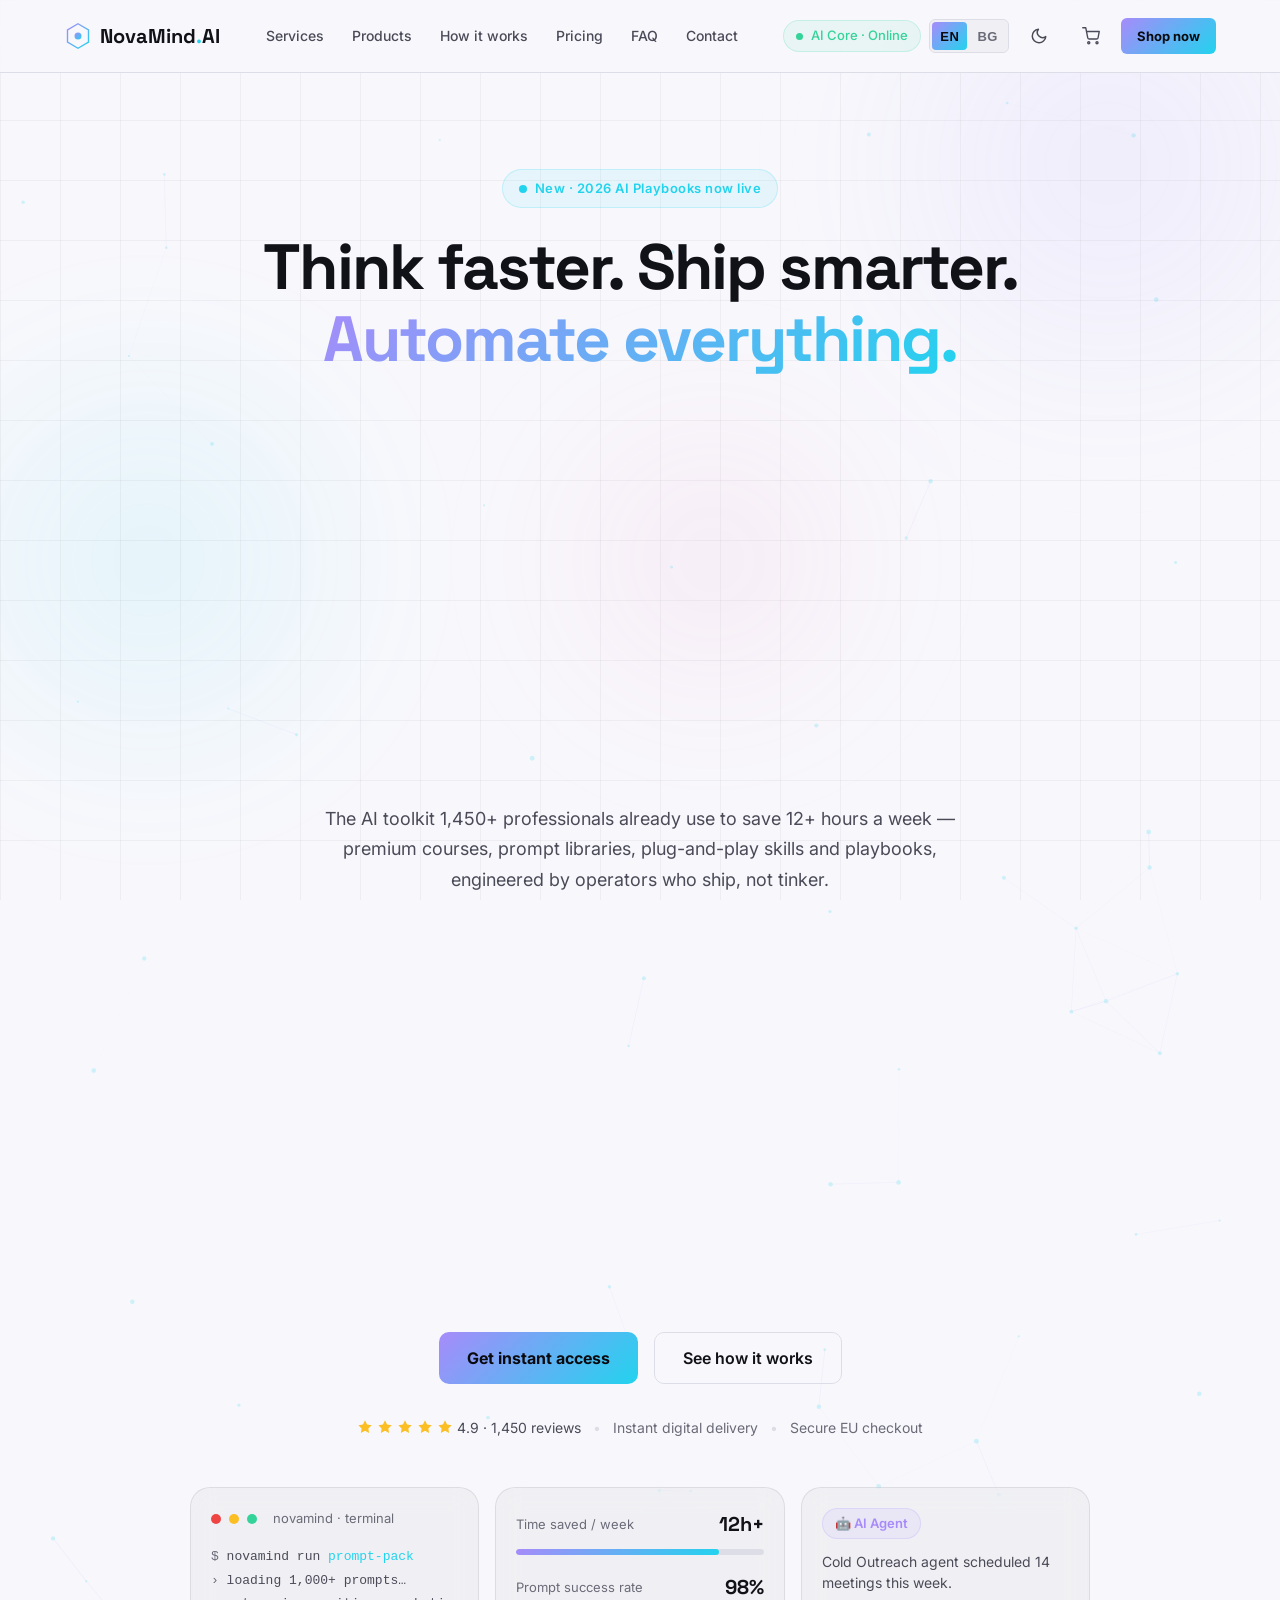
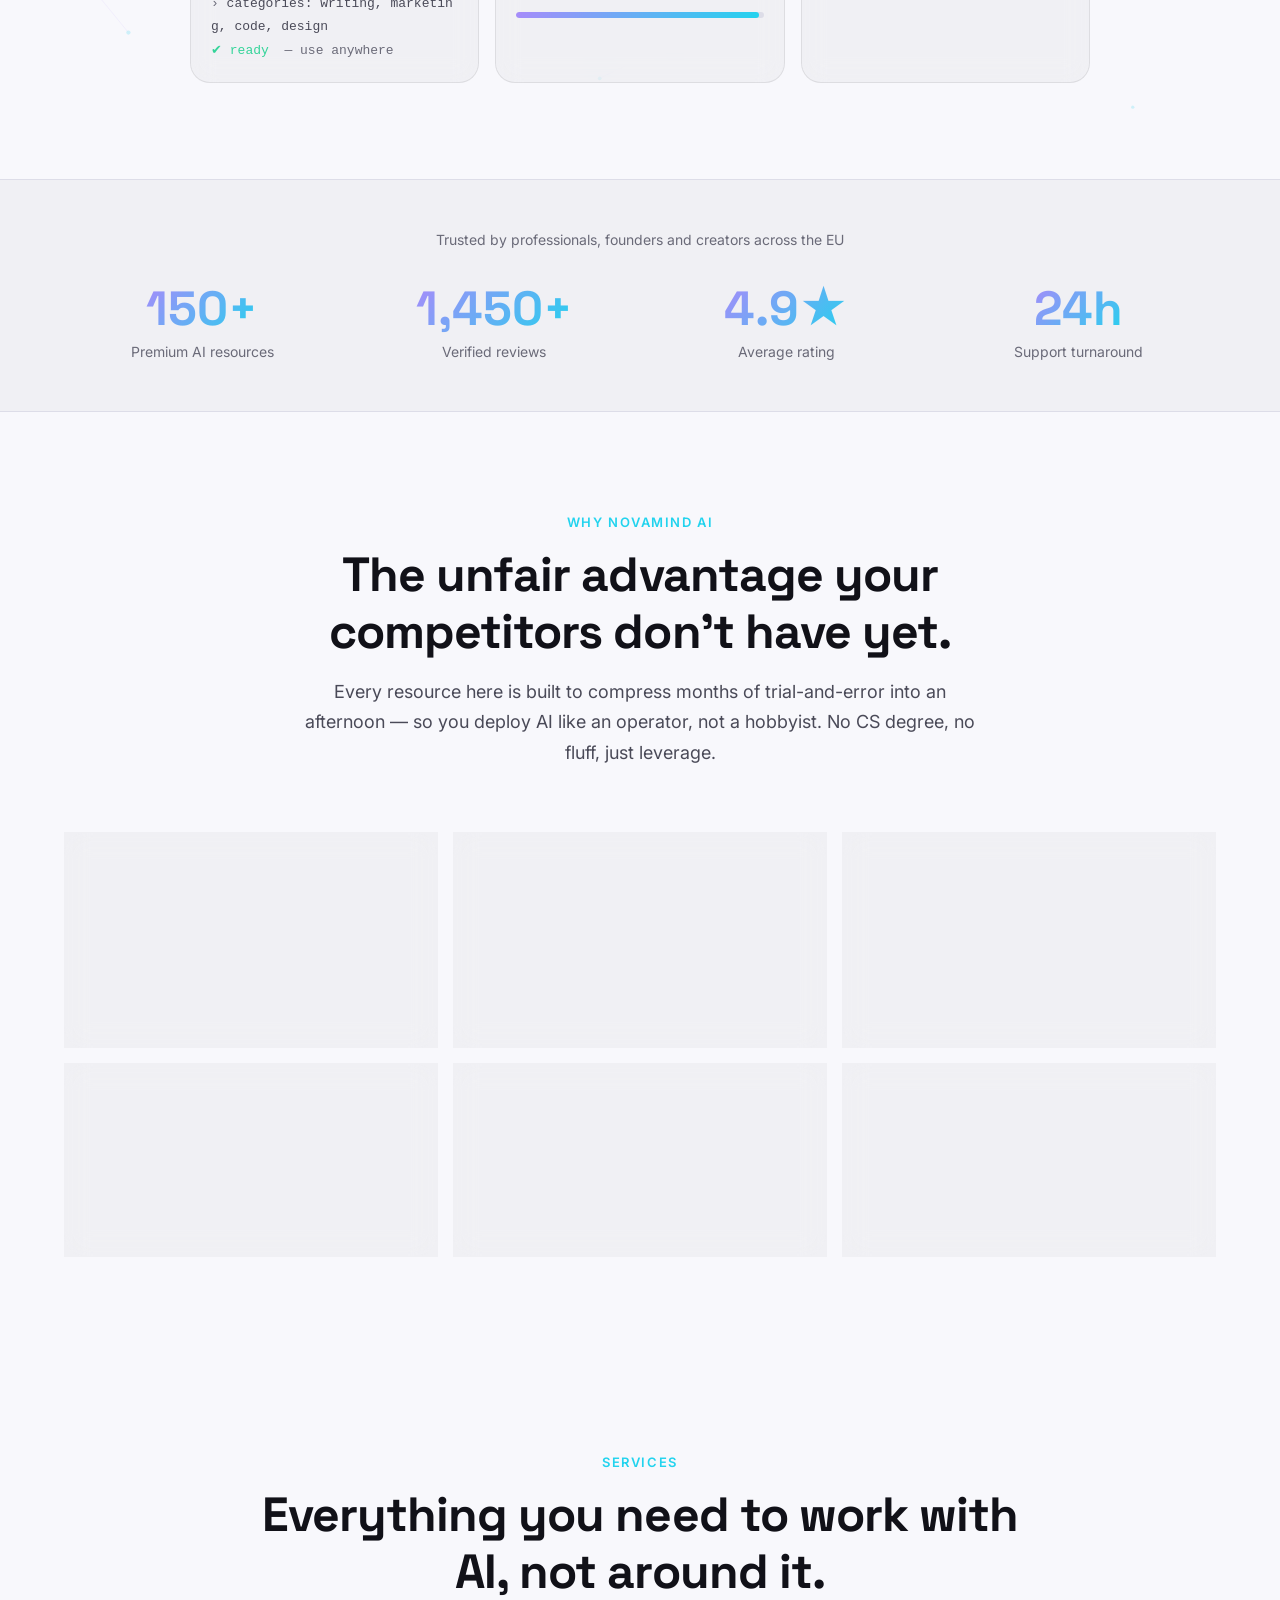
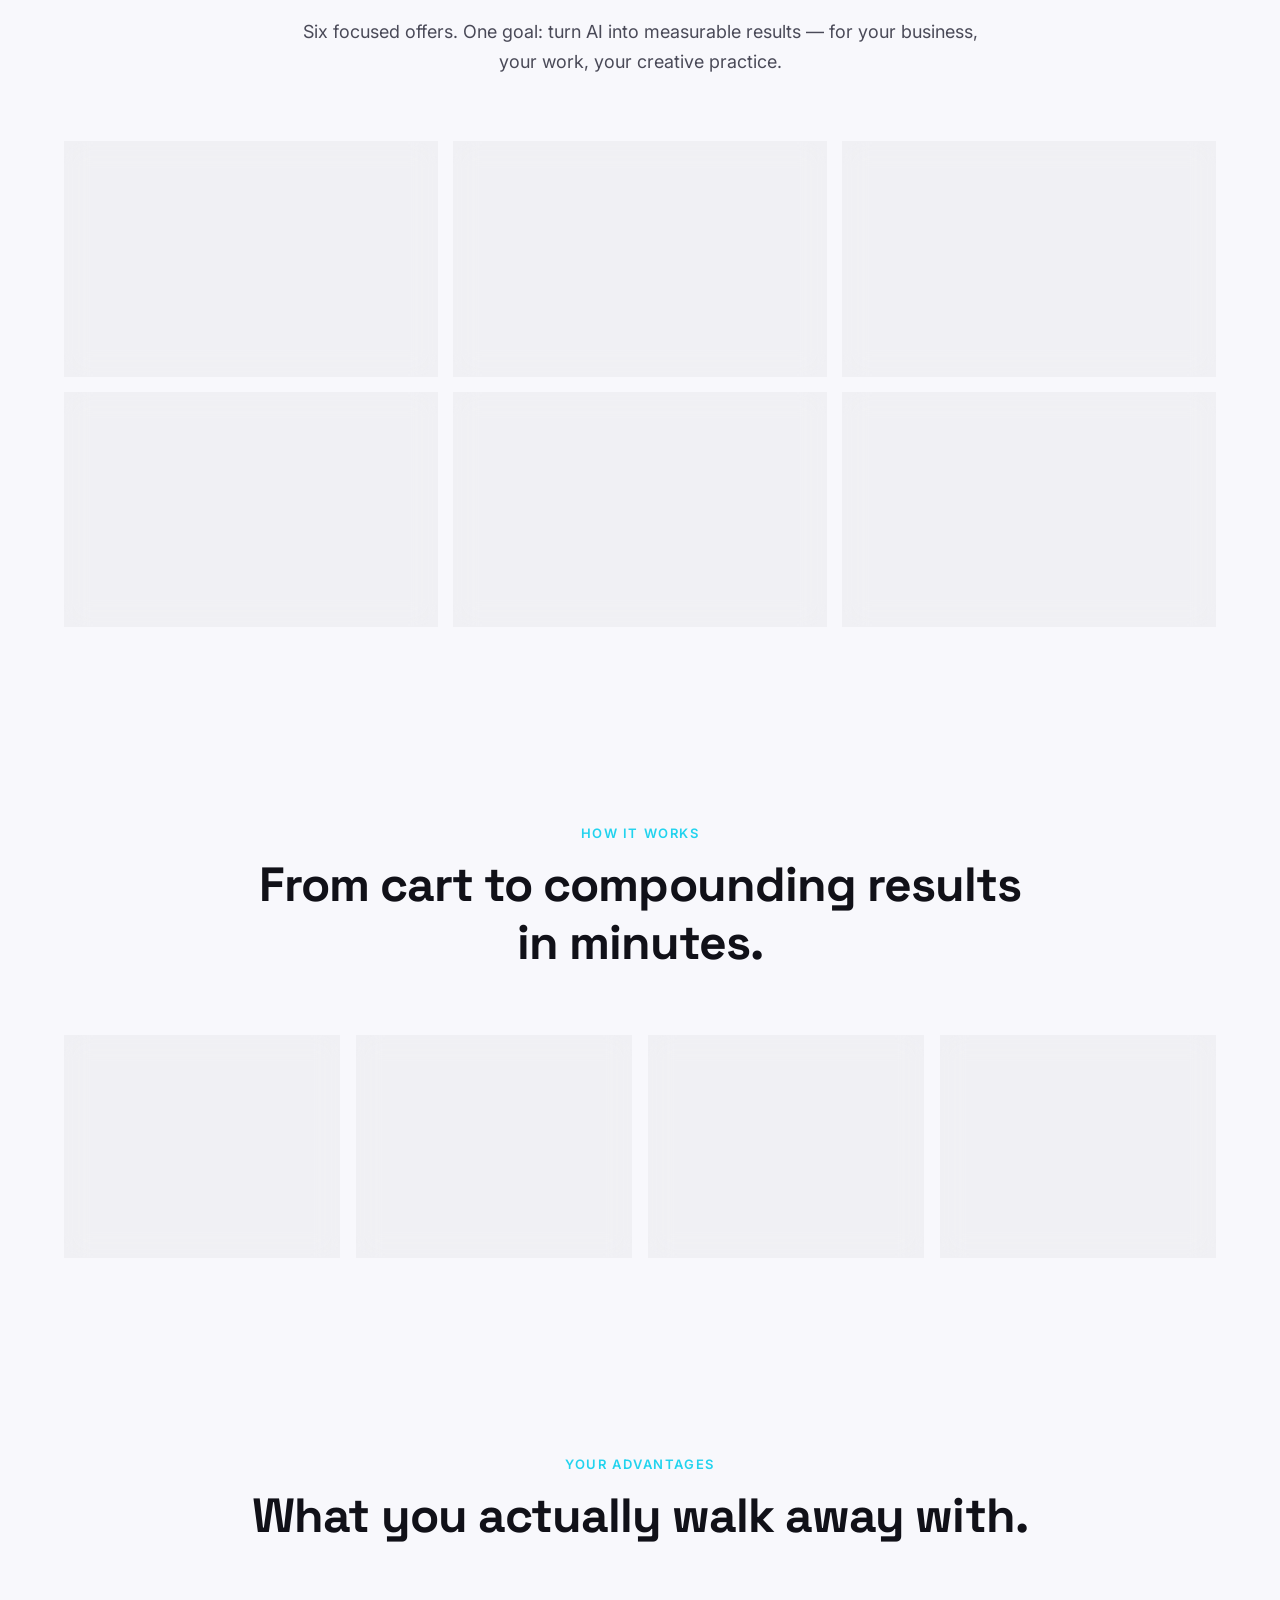
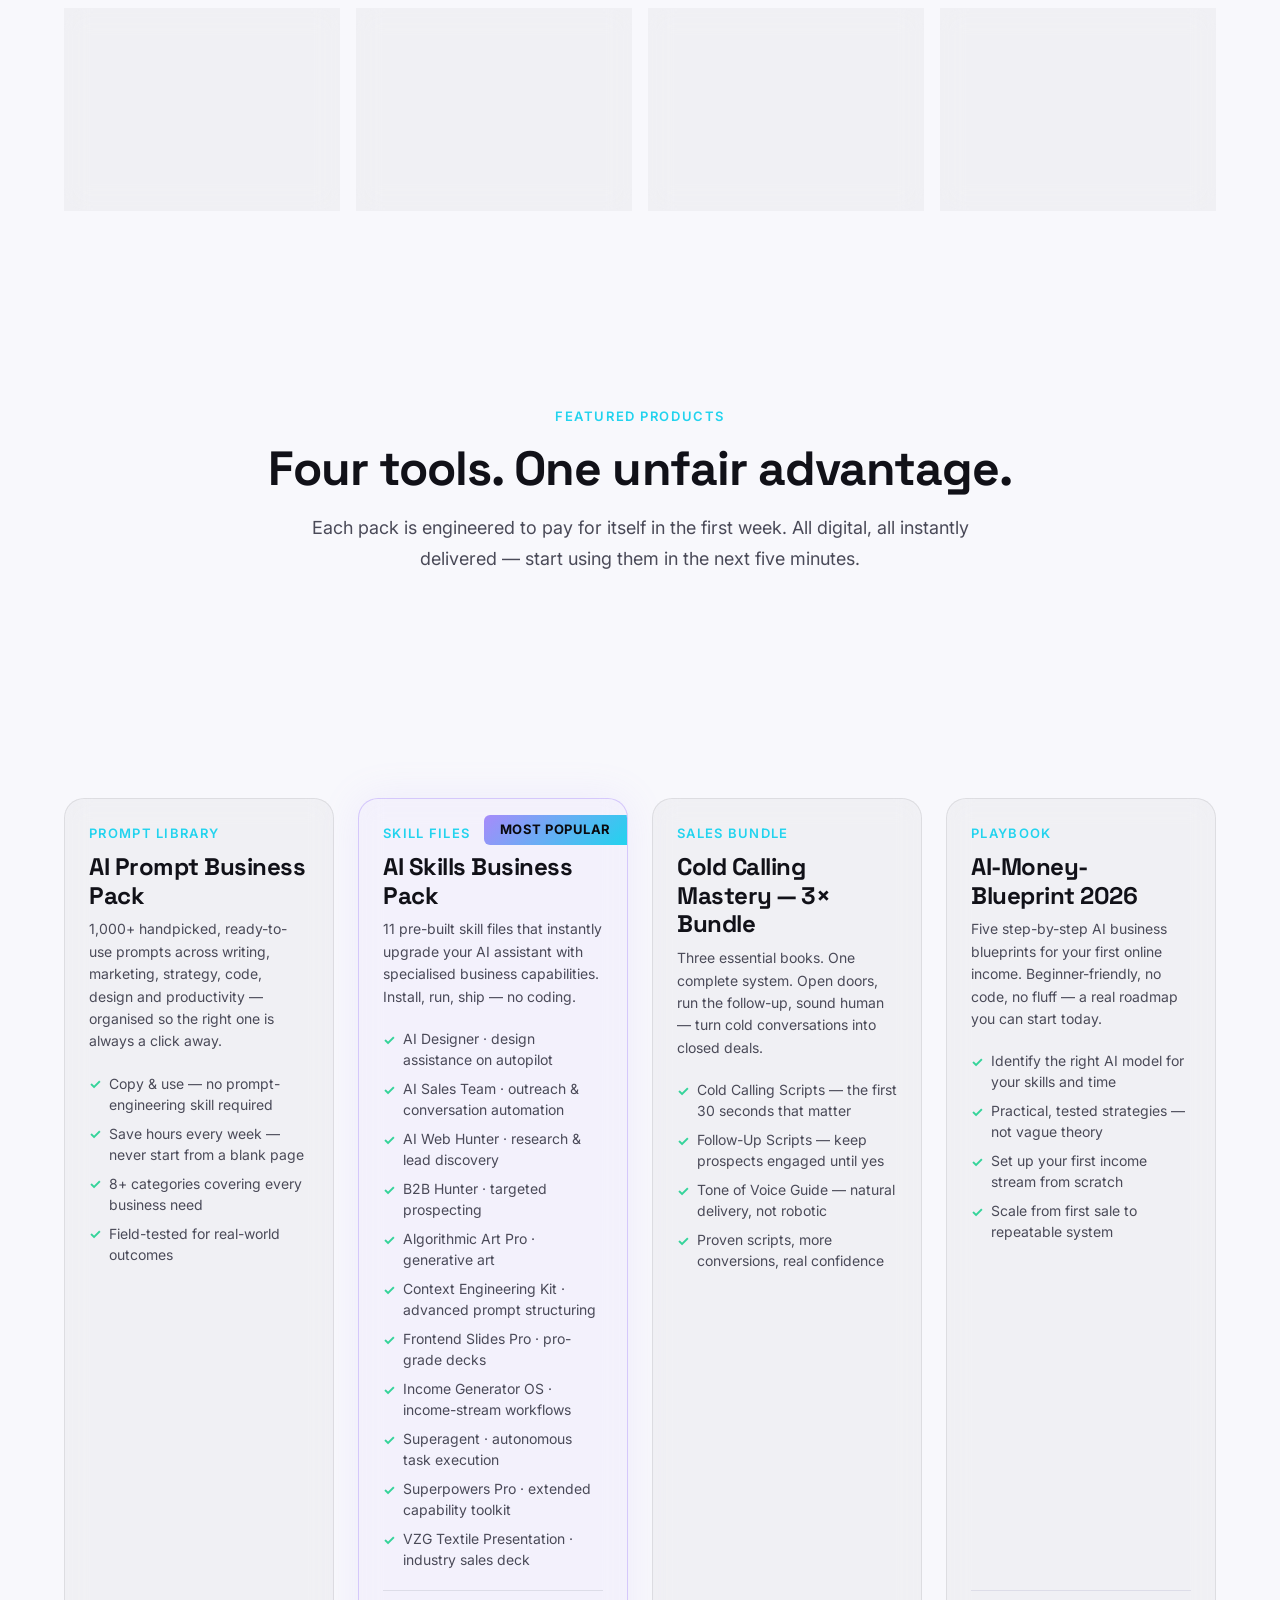
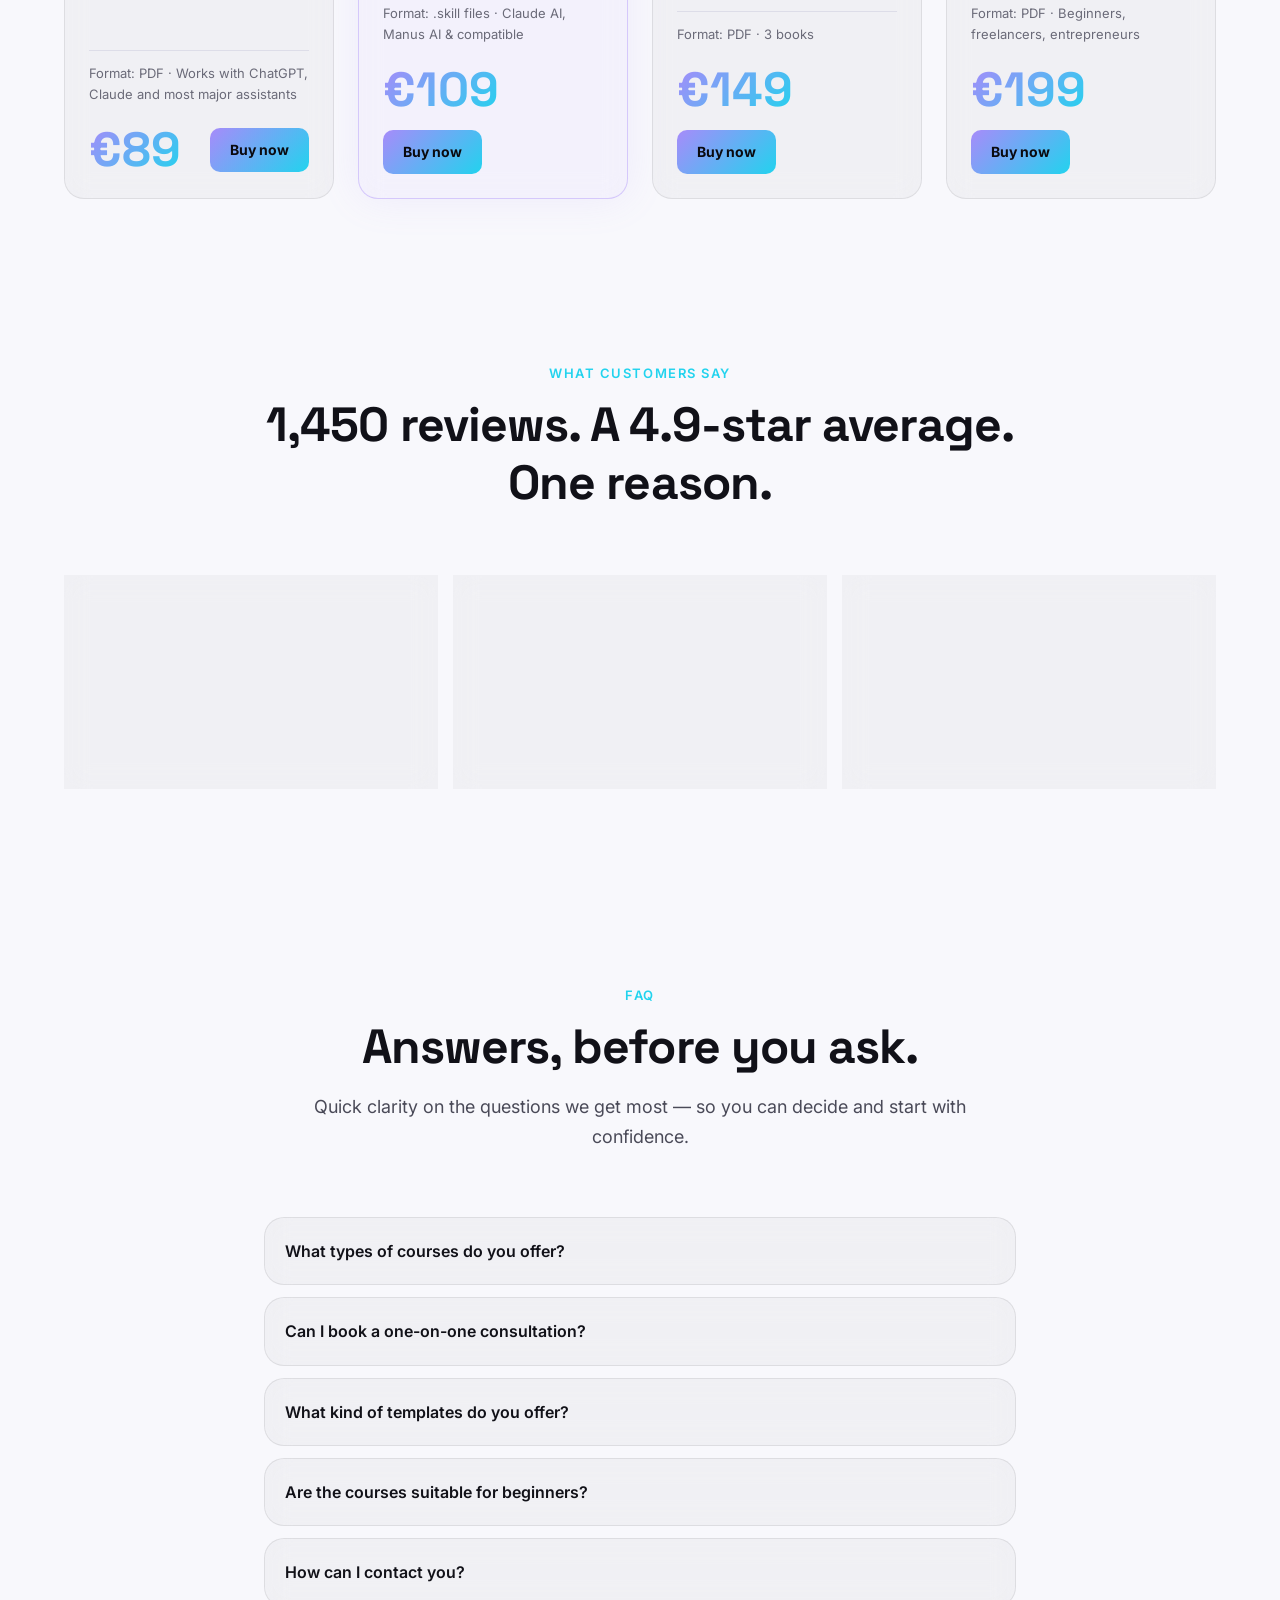
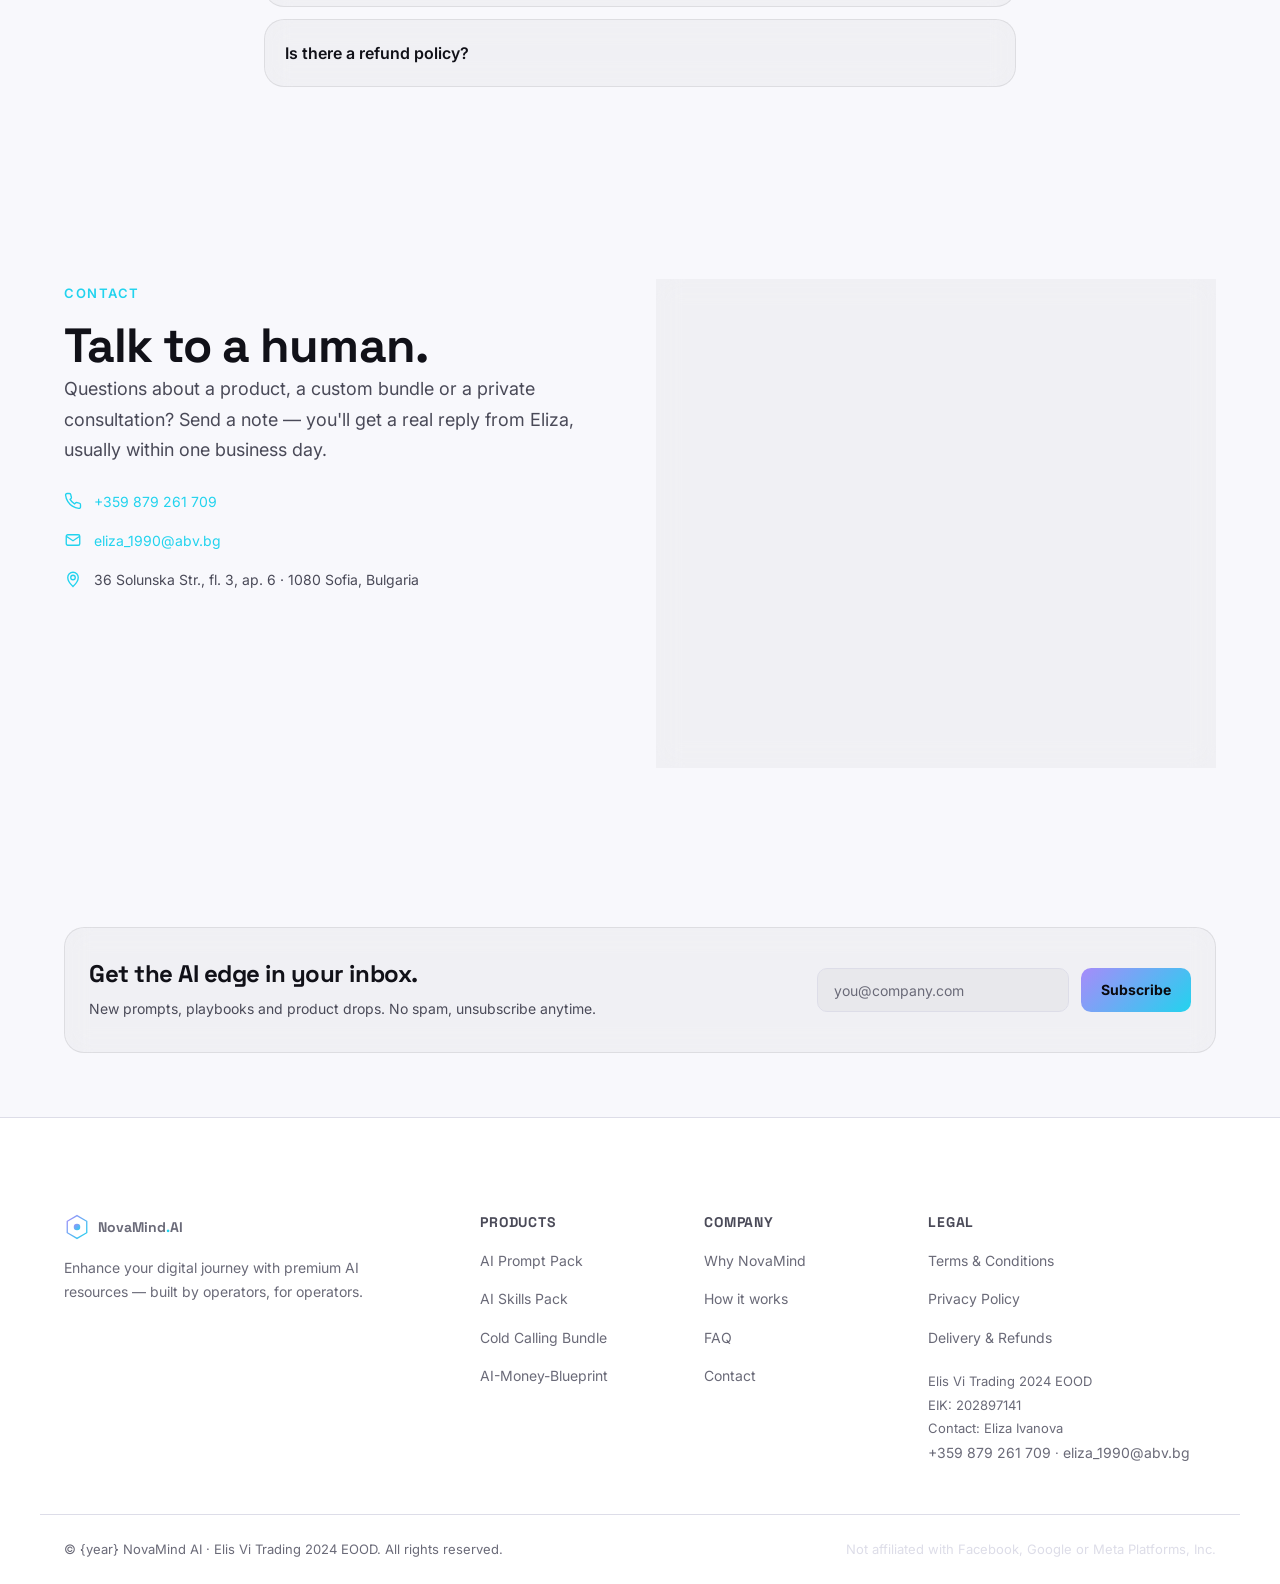
==== commit 281750d8: "feat: comprehensive overhaul — responsive design, EN/BG i18n, SEO, accessibility, UX ## Summary of c" ====
--- a/index.html
+++ b/index.html
@@ -1,50 +1,100 @@
 <!doctype html>
-<html lang="en">
+<html lang="en" dir="ltr">
 <head>
 <meta charset="utf-8" />
 <meta name="viewport" content="width=device-width,initial-scale=1,viewport-fit=cover" />
-<meta name="theme-color" content="#0a0a0f" />
-<title>NovaMind AI — Premium AI Courses, Prompts, Skills & Digital Playbooks</title>
-<meta name="description" content="NovaMind AI delivers premium AI education, ready-to-use prompt packs, plug-and-play AI skill files and business playbooks. Learn, build and automate — from beginners to operators." />
-<link rel="canonical" href="https://novamind-ai.onepage.me/" />
-<meta name="robots" content="index,follow,max-image-preview:large" />
+<meta name="theme-color" content="#0a0a0f" media="(prefers-color-scheme: dark)" />
+<meta name="theme-color" content="#ffffff" media="(prefers-color-scheme: light)" />
+
+<!-- Primary SEO -->
+<title data-i18n="meta.title">NovaMind AI — Premium AI Courses, Prompts, Skills &amp; Digital Playbooks</title>
+<meta name="description" data-i18n="meta.description" content="NovaMind AI delivers premium AI education, ready-to-use prompt packs, plug-and-play AI skill files and business playbooks. Learn, build and automate — from beginners to operators." />
+<link rel="canonical" href="https://novamind-ai.vilstar.workers.dev/" />
+<meta name="robots" content="index,follow,max-image-preview:large,max-snippet:-1,max-video-preview:-1" />
 <meta name="author" content="Elis Vi Trading 2024 EOOD" />
+<meta name="keywords" content="AI courses, AI prompts, AI skills, business playbooks, ChatGPT prompts, Claude AI, automation, digital products, Bulgaria, DACH" />
 
 <!-- Open Graph -->
 <meta property="og:type" content="website" />
 <meta property="og:site_name" content="NovaMind AI" />
-<meta property="og:title" content="NovaMind AI — Learn. Build. Automate." />
-<meta property="og:description" content="Premium AI courses, prompt collections, skill files and playbooks — engineered for professionals and creators." />
-<meta property="og:url" content="https://novamind-ai.onepage.me/" />
-<meta property="og:image" content="./assets/og-cover.svg" />
-
-<!-- Twitter -->
+<meta property="og:title" data-i18n="meta.og_title" content="NovaMind AI — Learn. Build. Automate." />
+<meta property="og:description" data-i18n="meta.og_description" content="Premium AI courses, prompt collections, skill files and playbooks — engineered for professionals and creators." />
+<meta property="og:url" content="https://novamind-ai.vilstar.workers.dev/" />
+<meta property="og:image" content="https://novamind-ai.vilstar.workers.dev/assets/og-cover.svg" />
+<meta property="og:image:width" content="1200" />
+<meta property="og:image:height" content="630" />
+<meta property="og:locale" content="en_US" />
+<meta property="og:locale:alternate" content="bg_BG" />
+
+<!-- Twitter / X Cards -->
 <meta name="twitter:card" content="summary_large_image" />
-<meta name="twitter:title" content="NovaMind AI — Learn. Build. Automate." />
-<meta name="twitter:description" content="Premium AI education, prompt packs and skill files for professionals and creators." />
-<meta name="twitter:image" content="./assets/og-cover.svg" />
-
+<meta name="twitter:title" data-i18n="meta.twitter_title" content="NovaMind AI — Learn. Build. Automate." />
+<meta name="twitter:description" data-i18n="meta.twitter_description" content="Premium AI education, prompt packs and skill files for professionals and creators." />
+<meta name="twitter:image" content="https://novamind-ai.vilstar.workers.dev/assets/og-cover.svg" />
+
+<!-- Alternate language -->
+<link rel="alternate" hreflang="en" href="https://novamind-ai.vilstar.workers.dev/" />
+<link rel="alternate" hreflang="bg" href="https://novamind-ai.vilstar.workers.dev/?lang=bg" />
+<link rel="alternate" hreflang="x-default" href="https://novamind-ai.vilstar.workers.dev/" />
+
+<!-- Favicon & PWA -->
 <link rel="icon" type="image/svg+xml" href="./assets/favicon.svg" />
 <link rel="manifest" href="./manifest.json" />
-
+<meta name="apple-mobile-web-app-capable" content="yes" />
+<meta name="apple-mobile-web-app-status-bar-style" content="black-translucent" />
+<meta name="apple-mobile-web-app-title" content="NovaMind AI" />
+
+<!-- Fonts: preconnect + preload for performance -->
 <link rel="preconnect" href="https://fonts.googleapis.com" />
 <link rel="preconnect" href="https://fonts.gstatic.com" crossorigin />
-<link rel="preload" as="style" href="https://fonts.googleapis.com/css2?family=Inter:wght@300;400;500;600;700&family=Space+Grotesk:wght@400;500;600;700&display=swap" />
-<link rel="stylesheet" href="https://fonts.googleapis.com/css2?family=Inter:wght@300;400;500;600;700&family=Space+Grotesk:wght@400;500;600;700&display=swap" />
+<link rel="preload" as="style" href="https://fonts.googleapis.com/css2?family=Inter:wght@400;500;600;700&family=Space+Grotesk:wght@500;600;700&display=swap" />
+<link rel="stylesheet" href="https://fonts.googleapis.com/css2?family=Inter:wght@400;500;600;700&family=Space+Grotesk:wght@500;600;700&display=swap" media="print" onload="this.media='all'" />
+<noscript><link rel="stylesheet" href="https://fonts.googleapis.com/css2?family=Inter:wght@400;500;600;700&family=Space+Grotesk:wght@500;600;700&display=swap" /></noscript>
+
+<!-- Critical CSS inline (nav + hero above fold) -->
+<style>
+:root{--grad:linear-gradient(135deg,#a78bfa 0%,#22d3ee 100%);--bg:#0a0a0f;--bg-2:#111118;--surface:#1a1a22;--text:#e8e8ef;--dim:#a0a0ac;--muted:#80808c;--border:#3a3a46;--acc:#22d3ee;--acc-2:#a78bfa;--ok:#34d399;--err:#ef4444;--touch:44px}
+*,*::before,*::after{margin:0;padding:0;box-sizing:border-box}
+html{scroll-behavior:smooth;-webkit-font-smoothing:antialiased;text-size-adjust:100%;-webkit-text-size-adjust:100%}
+body{background:var(--bg);color:var(--text);font-family:'Inter',system-ui,-apple-system,sans-serif;font-size:clamp(.9375rem,2.2vw,1rem);line-height:1.65;overflow-x:hidden;min-height:100dvh}
+.nav{position:sticky;top:0;z-index:100;background:rgba(10,10,15,.85);backdrop-filter:blur(12px);-webkit-backdrop-filter:blur(12px);border-bottom:1px solid var(--border)}
+.container{width:100%;max-width:1200px;margin-inline:auto;padding-inline:clamp(1rem,5vw,1.5rem)}
+.nav-inner{display:flex;align-items:center;justify-content:space-between;padding-block:.875rem;gap:1rem}
+.brand{display:flex;align-items:center;gap:.5rem;font-family:'Space Grotesk',sans-serif;font-size:clamp(1.125rem,3vw,1.25rem);font-weight:700;color:var(--text);text-decoration:none;flex-shrink:0}
+.brand-dot{color:var(--acc)}
+.hero{position:relative;min-height:100svh;display:flex;align-items:center;overflow:hidden;padding-block:clamp(2.5rem,8vw,5rem)}
+.hero-inner{position:relative;z-index:1;text-align:center;width:100%}
+.display{font-family:'Space Grotesk',sans-serif;font-size:clamp(2rem,7vw,4rem);font-weight:700;line-height:1.15;margin-bottom:1.5rem;max-width:900px;margin-inline:auto}
+.grad-text{background:var(--grad);-webkit-background-clip:text;-webkit-text-fill-color:transparent;background-clip:text}
+.btn{display:inline-flex;align-items:center;justify-content:center;gap:.5rem;padding:.625rem 1.25rem;border-radius:10px;font-weight:600;font-size:clamp(.8125rem,1.8vw,.875rem);transition:all .25s ease;text-decoration:none;white-space:nowrap;min-height:44px;cursor:pointer;border:none;font-family:inherit}
+.btn-primary{background:var(--grad);color:#0a0a0f}
+.btn-lg{padding:.875rem 1.75rem;font-size:clamp(.9375rem,2.2vw,1rem);min-height:52px}
+.skip-link{position:absolute;top:-60px;left:1rem;background:var(--acc);color:var(--bg);padding:.75rem 1.25rem;border-radius:10px;font-weight:600;font-size:.875rem;text-decoration:none;z-index:9999;transition:top .15s ease}
+.skip-link:focus{top:1rem}
+</style>
+
+<!-- Main CSS (deferred) -->
 <link rel="stylesheet" href="./style.css" />
 
+<!-- Structured Data / Schema.org -->
 <script type="application/ld+json">
 {
   "@context": "https://schema.org",
   "@graph": [
     {
       "@type": "Organization",
+      "@id": "https://novamind-ai.vilstar.workers.dev/#organization",
       "name": "NovaMind AI",
       "legalName": "Elis Vi Trading 2024 EOOD",
-      "url": "https://novamind-ai.onepage.me/",
-      "logo": "./assets/favicon.svg",
+      "url": "https://novamind-ai.vilstar.workers.dev/",
+      "logo": {
+        "@type": "ImageObject",
+        "url": "https://novamind-ai.vilstar.workers.dev/assets/favicon.svg",
+        "width": 512,
+        "height": 512
+      },
       "email": "eliza_1990@abv.bg",
-      "telephone": "+359 879 261 709",
+      "telephone": "+359879261709",
       "address": {
         "@type": "PostalAddress",
         "streetAddress": "36 Solunska Str., floor 3, ap. 6",
@@ -53,19 +103,76 @@
         "addressRegion": "Triaditsa",
         "addressCountry": "BG"
       },
-      "founder": { "@type": "Person", "name": "Eliza Valerieva Ivanova" },
+      "founder": {
+        "@type": "Person",
+        "name": "Eliza Valerieva Ivanova"
+      },
       "sameAs": []
     },
     {
       "@type": "WebSite",
-      "url": "https://novamind-ai.onepage.me/",
+      "@id": "https://novamind-ai.vilstar.workers.dev/#website",
+      "url": "https://novamind-ai.vilstar.workers.dev/",
       "name": "NovaMind AI",
+      "description": "Premium AI courses, prompt packs, skill files and business playbooks",
+      "inLanguage": ["en", "bg"],
+      "publisher": { "@id": "https://novamind-ai.vilstar.workers.dev/#organization" }
+    },
+    {
+      "@type": "WebPage",
+      "@id": "https://novamind-ai.vilstar.workers.dev/#webpage",
+      "url": "https://novamind-ai.vilstar.workers.dev/",
+      "name": "NovaMind AI — Premium AI Courses, Prompts, Skills & Digital Playbooks",
+      "isPartOf": { "@id": "https://novamind-ai.vilstar.workers.dev/#website" },
+      "about": { "@id": "https://novamind-ai.vilstar.workers.dev/#organization" },
       "inLanguage": "en"
     },
     {
       "@type": "BreadcrumbList",
       "itemListElement": [
-        { "@type": "ListItem", "position": 1, "name": "Home", "item": "https://novamind-ai.onepage.me/" }
+        { "@type": "ListItem", "position": 1, "name": "Home", "item": "https://novamind-ai.vilstar.workers.dev/" }
+      ]
+    },
+    {
+      "@type": "ItemList",
+      "name": "NovaMind AI Products",
+      "itemListElement": [
+        {
+          "@type": "ListItem", "position": 1,
+          "item": {
+            "@type": "Product",
+            "name": "AI Prompt Business Pack",
+            "description": "1,000+ handpicked, ready-to-use prompts across writing, marketing, strategy, code, design and productivity.",
+            "offers": { "@type": "Offer", "price": "89", "priceCurrency": "EUR", "availability": "https://schema.org/InStock" }
+          }
+        },
+        {
+          "@type": "ListItem", "position": 2,
+          "item": {
+            "@type": "Product",
+            "name": "AI Skills Business Pack",
+            "description": "11 pre-built skill files that instantly upgrade your AI assistant with specialised business capabilities.",
+            "offers": { "@type": "Offer", "price": "109", "priceCurrency": "EUR", "availability": "https://schema.org/InStock" }
+          }
+        },
+        {
+          "@type": "ListItem", "position": 3,
+          "item": {
+            "@type": "Product",
+            "name": "Cold Calling Mastery — 3× Bundle",
+            "description": "Three essential books covering cold calling scripts, follow-up scripts, and tone of voice.",
+            "offers": { "@type": "Offer", "price": "149", "priceCurrency": "EUR", "availability": "https://schema.org/InStock" }
+          }
+        },
+        {
+          "@type": "ListItem", "position": 4,
+          "item": {
+            "@type": "Product",
+            "name": "AI-Money-Blueprint 2026",
+            "description": "Five step-by-step AI business blueprints for your first online income.",
+            "offers": { "@type": "Offer", "price": "199", "priceCurrency": "EUR", "availability": "https://schema.org/InStock" }
+          }
+        }
       ]
     },
     {
@@ -85,7 +192,7 @@
 </head>
 <body>
 
-<a href="#main" class="skip-link">Skip to main content</a>
+<a href="#main" class="skip-link" data-i18n="aria.skip">Skip to main content</a>
 
 <div class="bg-orbs" aria-hidden="true">
   <span class="orb orb-1"></span>
@@ -94,407 +201,461 @@
   <div class="grid-overlay"></div>
 </div>
 
-<header class="nav" id="nav">
+<!-- ── NAVIGATION ──────────────────────────────────────────── -->
+<header class="nav" id="nav" role="banner">
   <div class="container nav-inner">
-    <a class="brand" href="#top" aria-label="NovaMind AI home">
+    <a class="brand" href="#top" aria-label="NovaMind AI home" data-i18n-aria="aria.home">
       <span class="brand-mark" aria-hidden="true">
-        <svg viewBox="0 0 32 32" width="28" height="28"><defs><linearGradient id="lg" x1="0" x2="1" y1="0" y2="1"><stop offset="0" stop-color="#a78bfa"/><stop offset="1" stop-color="#22d3ee"/></linearGradient></defs><path d="M16 2 L28 9 V23 L16 30 L4 23 V9 Z" fill="none" stroke="url(#lg)" stroke-width="1.6"/><circle cx="16" cy="16" r="4" fill="url(#lg)"/></svg>
+        <svg viewBox="0 0 32 32" width="28" height="28" aria-hidden="true" focusable="false">
+          <defs>
+            <linearGradient id="lg" x1="0" x2="1" y1="0" y2="1">
+              <stop offset="0" stop-color="#a78bfa"/>
+              <stop offset="1" stop-color="#22d3ee"/>
+            </linearGradient>
+          </defs>
+          <path d="M16 2 L28 9 V23 L16 30 L4 23 V9 Z" fill="none" stroke="url(#lg)" stroke-width="1.6"/>
+          <circle cx="16" cy="16" r="4" fill="url(#lg)"/>
+        </svg>
       </span>
       <span class="brand-name">NovaMind<span class="brand-dot">.</span>AI</span>
     </a>
 
-    <nav class="nav-links" aria-label="Primary">
-      <a href="#services">Services</a>
-      <a href="#products">Products</a>
-      <a href="#process">How it works</a>
-      <a href="#pricing">Pricing</a>
-      <a href="#faq">FAQ</a>
-      <a href="#contact">Contact</a>
+    <nav class="nav-links" aria-label="Primary navigation">
+      <a href="#services" data-i18n="nav.services">Services</a>
+      <a href="#products" data-i18n="nav.products">Products</a>
+      <a href="#process" data-i18n="nav.how_it_works">How it works</a>
+      <a href="#pricing" data-i18n="nav.pricing">Pricing</a>
+      <a href="#faq" data-i18n="nav.faq">FAQ</a>
+      <a href="#contact" data-i18n="nav.contact">Contact</a>
     </nav>
 
     <div class="nav-actions">
       <span class="ai-status" aria-hidden="true">
         <span class="ai-status-dot"></span>
-        <span class="ai-status-text">AI Core · Online</span>
+        <span class="ai-status-text" data-i18n="nav.ai_status">AI Core · Online</span>
       </span>
+
+      <!-- Language Switcher -->
+      <div class="lang-switcher" role="group" aria-label="Language selection">
+        <button class="lang-btn active" id="langEN" data-lang="en" aria-pressed="true" title="English">EN</button>
+        <button class="lang-btn" id="langBG" data-lang="bg" aria-pressed="false" title="Български">BG</button>
+      </div>
+
       <button class="icon-btn" id="themeToggle" aria-label="Toggle color theme" title="Toggle theme">
-        <svg class="i-sun" viewBox="0 0 24 24" width="18" height="18" fill="none" stroke="currentColor" stroke-width="2" stroke-linecap="round" stroke-linejoin="round"><circle cx="12" cy="12" r="5"/><line x1="12" y1="1" x2="12" y2="3"/><line x1="12" y1="21" x2="12" y2="23"/><line x1="4.22" y1="4.22" x2="5.64" y2="5.64"/><line x1="18.36" y1="18.36" x2="19.78" y2="19.78"/><line x1="1" y1="12" x2="3" y2="12"/><line x1="21" y1="12" x2="23" y2="12"/><line x1="4.22" y1="19.78" x2="5.64" y2="18.36"/><line x1="18.36" y1="5.64" x2="19.78" y2="4.22"/></svg>
-        <svg class="i-moon" viewBox="0 0 24 24" width="18" height="18" fill="none" stroke="currentColor" stroke-width="2" stroke-linecap="round" stroke-linejoin="round"><path d="M21 12.79A9 9 0 1 1 11.21 3 7 7 0 0 0 21 12.79z"/></svg>
+        <svg class="i-sun" viewBox="0 0 24 24" width="18" height="18" fill="none" stroke="currentColor" stroke-width="2" stroke-linecap="round" stroke-linejoin="round" aria-hidden="true" focusable="false">
+          <circle cx="12" cy="12" r="5"/>
+          <line x1="12" y1="1" x2="12" y2="3"/><line x1="12" y1="21" x2="12" y2="23"/>
+          <line x1="4.22" y1="4.22" x2="5.64" y2="5.64"/><line x1="18.36" y1="18.36" x2="19.78" y2="19.78"/>
+          <line x1="1" y1="12" x2="3" y2="12"/><line x1="21" y1="12" x2="23" y2="12"/>
+          <line x1="4.22" y1="19.78" x2="5.64" y2="18.36"/><line x1="18.36" y1="5.64" x2="19.78" y2="4.22"/>
+        </svg>
+        <svg class="i-moon" viewBox="0 0 24 24" width="18" height="18" fill="none" stroke="currentColor" stroke-width="2" stroke-linecap="round" stroke-linejoin="round" aria-hidden="true" focusable="false">
+          <path d="M21 12.79A9 9 0 1 1 11.21 3 7 7 0 0 0 21 12.79z"/>
+        </svg>
       </button>
+
       <button class="icon-btn" id="cartBtn" aria-label="Open cart" aria-haspopup="dialog" aria-controls="cartDrawer" title="Cart">
-        <svg viewBox="0 0 24 24" width="18" height="18" fill="none" stroke="currentColor" stroke-width="1.8" stroke-linecap="round" stroke-linejoin="round"><circle cx="9" cy="21" r="1.4"/><circle cx="20" cy="21" r="1.4"/><path d="M1 1h4l2.68 13.39a2 2 0 0 0 2 1.61h9.72a2 2 0 0 0 2-1.61L23 6H6"/></svg>
-        <span class="cart-badge" id="cartBadge" hidden>0</span>
+        <svg viewBox="0 0 24 24" width="18" height="18" fill="none" stroke="currentColor" stroke-width="1.8" stroke-linecap="round" stroke-linejoin="round" aria-hidden="true" focusable="false">
+          <circle cx="9" cy="21" r="1.4"/><circle cx="20" cy="21" r="1.4"/>
+          <path d="M1 1h4l2.68 13.39a2 2 0 0 0 2 1.61h9.72a2 2 0 0 0 2-1.61L23 6H6"/>
+        </svg>
+        <span class="cart-badge" id="cartBadge" hidden aria-live="polite">0</span>
       </button>
-      <a href="#pricing" class="btn btn-primary btn-sm">Shop now</a>
+
+      <a href="#pricing" class="btn btn-primary btn-sm" data-i18n="nav.shop_now">Shop now</a>
+
       <button class="icon-btn menu-btn" id="menuBtn" aria-label="Open menu" aria-expanded="false" aria-controls="mobileMenu">
-        <svg viewBox="0 0 24 24" width="20" height="20" fill="none" stroke="currentColor" stroke-width="2" stroke-linecap="round"><path d="M4 7h16M4 12h16M4 17h16"/></svg>
+        <svg viewBox="0 0 24 24" width="20" height="20" fill="none" stroke="currentColor" stroke-width="2" stroke-linecap="round" aria-hidden="true" focusable="false">
+          <path d="M4 7h16M4 12h16M4 17h16"/>
+        </svg>
       </button>
     </div>
   </div>
 
-  <div class="mobile-menu" id="mobileMenu" hidden>
-    <a href="#services">Services</a>
-    <a href="#products">Products</a>
-    <a href="#process">How it works</a>
-    <a href="#pricing">Pricing</a>
-    <a href="#faq">FAQ</a>
-    <a href="#contact">Contact</a>
-    <a href="#pricing" class="btn btn-primary">Shop now</a>
-  </div>
+  <!-- Mobile Menu -->
+  <nav class="mobile-menu" id="mobileMenu" aria-label="Mobile navigation" hidden>
+    <a href="#services" data-i18n="nav.services">Services</a>
+    <a href="#products" data-i18n="nav.products">Products</a>
+    <a href="#process" data-i18n="nav.how_it_works">How it works</a>
+    <a href="#pricing" data-i18n="nav.pricing">Pricing</a>
+    <a href="#faq" data-i18n="nav.faq">FAQ</a>
+    <a href="#contact" data-i18n="nav.contact">Contact</a>
+    <a href="#pricing" class="btn btn-primary" data-i18n="nav.shop_now">Shop now</a>
+    <div class="lang-switcher" role="group" aria-label="Language selection">
+      <button class="lang-btn active" data-lang="en" aria-pressed="true">EN</button>
+      <button class="lang-btn" data-lang="bg" aria-pressed="false">BG</button>
+    </div>
+  </nav>
 </header>
 
 <main id="main">
 
-<!-- HERO -->
-<section class="hero" id="top">
+<!-- ── HERO ───────────────────────────────────────────────── -->
+<section class="hero" id="top" aria-labelledby="heroHeadline">
   <canvas id="neuralCanvas" class="hero-canvas" aria-hidden="true"></canvas>
   <div class="container hero-inner">
-    <span class="eyebrow reveal">
-      <span class="pulse-dot"></span> New · 2026 AI Playbooks now live
+    <span class="eyebrow reveal" aria-label="Announcement">
+      <span class="pulse-dot" aria-hidden="true"></span>
+      <span data-i18n="hero.eyebrow">New · 2026 AI Playbooks now live</span>
     </span>
+
     <h1 class="display reveal" id="heroHeadline" data-decode>
-      Think faster. Ship smarter. <span class="grad-text">Automate everything.</span>
+      <span data-i18n="hero.headline_1">Think faster. Ship smarter.</span>
+      <span class="grad-text" data-i18n="hero.headline_2">Automate everything.</span>
     </h1>
-    <p class="lead reveal">
+
+    <p class="hero lead reveal" data-i18n="hero.lead">
       The AI toolkit 1,450+ professionals already use to save 12+ hours a week — premium courses, prompt libraries, plug-and-play skills and playbooks, engineered by operators who ship, not tinker.
     </p>
+
     <div class="hero-cta reveal">
-      <a href="#pricing" class="btn btn-primary btn-lg">
+      <a href="#pricing" class="btn btn-primary btn-lg" data-i18n="hero.cta_primary">
         Get instant access
-        <svg viewBox="0 0 24 24" width="18" height="18" fill="none" stroke="currentColor" stroke-width="2" stroke-linecap="round" stroke-linejoin="round"><path d="M5 12h14M13 5l7 7-7 7"/></svg>
+        <svg viewBox="0 0 24 24" width="18" height="18" fill="none" stroke="currentColor" stroke-width="2" stroke-linecap="round" stroke-linejoin="round" aria-hidden="true" focusable="false"><path d="M5 12h14M13 5l7 7-7 7"/></svg>
       </a>
-      <a href="#process" class="btn btn-ghost btn-lg">See how it works</a>
+      <a href="#process" class="btn btn-ghost btn-lg" data-i18n="hero.cta_secondary">See how it works</a>
     </div>
 
     <div class="hero-meta reveal">
-      <div class="stars" aria-label="Rated 4.9 out of 5 by 1,450 reviewers">
-        <svg viewBox="0 0 24 24" width="16" height="16" fill="#fbbf24"><path d="M12 2l3.09 6.26L22 9.27l-5 4.87 1.18 6.88L12 17.77l-6.18 3.25L7 14.14 2 9.27l6.91-1.01L12 2z"/></svg>
-        <svg viewBox="0 0 24 24" width="16" height="16" fill="#fbbf24"><path d="M12 2l3.09 6.26L22 9.27l-5 4.87 1.18 6.88L12 17.77l-6.18 3.25L7 14.14 2 9.27l6.91-1.01L12 2z"/></svg>
-        <svg viewBox="0 0 24 24" width="16" height="16" fill="#fbbf24"><path d="M12 2l3.09 6.26L22 9.27l-5 4.87 1.18 6.88L12 17.77l-6.18 3.25L7 14.14 2 9.27l6.91-1.01L12 2z"/></svg>
-        <svg viewBox="0 0 24 24" width="16" height="16" fill="#fbbf24"><path d="M12 2l3.09 6.26L22 9.27l-5 4.87 1.18 6.88L12 17.77l-6.18 3.25L7 14.14 2 9.27l6.91-1.01L12 2z"/></svg>
-        <svg viewBox="0 0 24 24" width="16" height="16" fill="#fbbf24"><path d="M12 2l3.09 6.26L22 9.27l-5 4.87 1.18 6.88L12 17.77l-6.18 3.25L7 14.14 2 9.27l6.91-1.01L12 2z"/></svg>
-        <span>4.9 · 1,450 reviews</span>
-      </div>
-      <span class="sep">•</span>
-      <span>Instant digital delivery</span>
-      <span class="sep">•</span>
-      <span>Secure EU checkout</span>
-    </div>
-
-    <!-- Hero visual -->
+      <div class="stars" aria-label="Rated 4.9 out of 5 by 1,450 reviewers" data-i18n-aria="aria.stars_rating">
+        <svg viewBox="0 0 24 24" width="16" height="16" fill="#fbbf24" aria-hidden="true" focusable="false"><path d="M12 2l3.09 6.26L22 9.27l-5 4.87 1.18 6.88L12 17.77l-6.18 3.25L7 14.14 2 9.27l6.91-1.01L12 2z"/></svg>
+        <svg viewBox="0 0 24 24" width="16" height="16" fill="#fbbf24" aria-hidden="true" focusable="false"><path d="M12 2l3.09 6.26L22 9.27l-5 4.87 1.18 6.88L12 17.77l-6.18 3.25L7 14.14 2 9.27l6.91-1.01L12 2z"/></svg>
+        <svg viewBox="0 0 24 24" width="16" height="16" fill="#fbbf24" aria-hidden="true" focusable="false"><path d="M12 2l3.09 6.26L22 9.27l-5 4.87 1.18 6.88L12 17.77l-6.18 3.25L7 14.14 2 9.27l6.91-1.01L12 2z"/></svg>
+        <svg viewBox="0 0 24 24" width="16" height="16" fill="#fbbf24" aria-hidden="true" focusable="false"><path d="M12 2l3.09 6.26L22 9.27l-5 4.87 1.18 6.88L12 17.77l-6.18 3.25L7 14.14 2 9.27l6.91-1.01L12 2z"/></svg>
+        <svg viewBox="0 0 24 24" width="16" height="16" fill="#fbbf24" aria-hidden="true" focusable="false"><path d="M12 2l3.09 6.26L22 9.27l-5 4.87 1.18 6.88L12 17.77l-6.18 3.25L7 14.14 2 9.27l6.91-1.01L12 2z"/></svg>
+        <span data-i18n="hero.rating">4.9 · 1,450 reviews</span>
+      </div>
+      <span class="sep" aria-hidden="true">•</span>
+      <span data-i18n="hero.delivery">Instant digital delivery</span>
+      <span class="sep" aria-hidden="true">•</span>
+      <span data-i18n="hero.checkout">Secure EU checkout</span>
+    </div>
+
+    <!-- Hero Visual Cards -->
     <div class="hero-visual reveal" aria-hidden="true">
       <div class="glass-card hv-card hv-1">
         <div class="hv-head">
           <span class="dot d-r"></span><span class="dot d-y"></span><span class="dot d-g"></span>
-          <span class="hv-title">novamind · terminal</span>
+          <span class="hv-title" data-i18n="hero.terminal_title">novamind · terminal</span>
         </div>
         <pre class="hv-body"><span class="c-mut">$</span> novamind run <span class="c-acc">prompt-pack</span>
 <span class="c-mut">›</span> loading 1,000+ prompts…
 <span class="c-mut">›</span> categories: writing, marketing, code, design
-<span class="c-ok">✔ ready</span>  <span class="c-mut">— use anywhere</span>
-        </pre>
+<span class="c-ok">✔ ready</span>  <span class="c-mut">— use anywhere</span></pre>
       </div>
       <div class="glass-card hv-card hv-2">
         <div class="hv-metric">
-          <span class="hv-label">Time saved / week</span>
+          <span class="hv-label" data-i18n="hero.metric_time_label">Time saved / week</span>
           <span class="hv-value"><span data-counter="12">0</span>h+</span>
         </div>
         <div class="hv-bar"><span style="--w:82%"></span></div>
         <div class="hv-metric">
-          <span class="hv-label">Prompt success rate</span>
+          <span class="hv-label" data-i18n="hero.metric_rate_label">Prompt success rate</span>
           <span class="hv-value"><span data-counter="98">0</span>%</span>
         </div>
         <div class="hv-bar"><span style="--w:98%"></span></div>
       </div>
       <div class="glass-card hv-card hv-3">
-        <span class="hv-chip">🤖 AI Agent</span>
-        <p>Cold Outreach agent scheduled 14 meetings this week.</p>
-      </div>
-    </div>
-  </div>
-</section>
-
-<!-- TRUSTED BY / STATS -->
-<section class="trusted">
+        <span class="hv-chip" data-i18n="hero.agent_chip">🤖 AI Agent</span>
+        <p data-i18n="hero.agent_text">Cold Outreach agent scheduled 14 meetings this week.</p>
+      </div>
+    </div>
+  </div>
+</section>
+
+<!-- ── TRUSTED BY / STATS ──────────────────────────────────── -->
+<section class="trusted" aria-label="Social proof statistics">
   <div class="container">
-    <p class="micro reveal">Trusted by professionals, founders and creators across the EU</p>
+    <p class="micro reveal" data-i18n="trusted.label">Trusted by professionals, founders and creators across the EU</p>
     <div class="stat-grid">
-      <div class="stat reveal"><span class="stat-num"><span data-counter="150">0</span>+</span><span class="stat-lbl">Premium AI resources</span></div>
-      <div class="stat reveal"><span class="stat-num"><span data-counter="1450">0</span>+</span><span class="stat-lbl">Verified reviews</span></div>
-      <div class="stat reveal"><span class="stat-num"><span data-counter="4">0</span>.9★</span><span class="stat-lbl">Average rating</span></div>
-      <div class="stat reveal"><span class="stat-num"><span data-counter="24">0</span>h</span><span class="stat-lbl">Support turnaround</span></div>
-    </div>
-  </div>
-</section>
-
-<!-- WHY -->
-<section class="section" id="why">
+      <div class="stat reveal">
+        <span class="stat-num"><span data-counter="150">0</span>+</span>
+        <span class="stat-lbl" data-i18n="trusted.stat1_lbl">Premium AI resources</span>
+      </div>
+      <div class="stat reveal">
+        <span class="stat-num"><span data-counter="1450">0</span>+</span>
+        <span class="stat-lbl" data-i18n="trusted.stat2_lbl">Verified reviews</span>
+      </div>
+      <div class="stat reveal">
+        <span class="stat-num"><span data-counter="4" data-suffix=".9★">0</span></span>
+        <span class="stat-lbl" data-i18n="trusted.stat3_lbl">Average rating</span>
+      </div>
+      <div class="stat reveal">
+        <span class="stat-num"><span data-counter="24">0</span>h</span>
+        <span class="stat-lbl" data-i18n="trusted.stat4_lbl">Support turnaround</span>
+      </div>
+    </div>
+  </div>
+</section>
+
+<!-- ── WHY ────────────────────────────────────────────────── -->
+<section class="section" id="why" aria-labelledby="whyHeading">
   <div class="container">
     <div class="section-head reveal">
-      <span class="kicker">Why NovaMind AI</span>
-      <h2>The unfair advantage your competitors don't have yet.</h2>
-      <p class="lead-sm">Every resource here is built to compress months of trial-and-error into an afternoon — so you deploy AI like an operator, not a hobbyist. No CS degree, no fluff, just leverage.</p>
+      <span class="kicker" data-i18n="why.kicker">Why NovaMind AI</span>
+      <h2 id="whyHeading" data-i18n="why.heading">The unfair advantage your competitors don't have yet.</h2>
+      <p class="lead-sm" data-i18n="why.lead">Every resource here is built to compress months of trial-and-error into an afternoon — so you deploy AI like an operator, not a hobbyist. No CS degree, no fluff, just leverage.</p>
     </div>
 
     <div class="feature-grid">
       <article class="glass-card feature reveal">
-        <span class="feat-ico" style="--fg:#a78bfa">
-          <svg viewBox="0 0 24 24" width="22" height="22" fill="none" stroke="currentColor" stroke-width="1.8"><path d="M4 19V5a2 2 0 0 1 2-2h11l3 3v13a2 2 0 0 1-2 2H6a2 2 0 0 1-2-2z"/><path d="M9 11h6"/></svg>
+        <span class="feat-ico" style="--fg:#a78bfa" aria-hidden="true">
+          <svg viewBox="0 0 24 24" width="22" height="22" fill="none" stroke="currentColor" stroke-width="1.8" aria-hidden="true" focusable="false"><path d="M4 19V5a2 2 0 0 1 2-2h11l3 3v13a2 2 0 0 1-2 2H6a2 2 0 0 1-2-2z"/><path d="M9 11h6"/></svg>
         </span>
-        <h3>Practical AI knowledge</h3>
-        <p>Field-tested playbooks — every lesson is something you can apply the same day.</p>
+        <h3 data-i18n="why.f1_title">Practical AI knowledge</h3>
+        <p data-i18n="why.f1_body">Field-tested playbooks — every lesson is something you can apply the same day.</p>
       </article>
       <article class="glass-card feature reveal">
-        <span class="feat-ico" style="--fg:#22d3ee">
-          <svg viewBox="0 0 24 24" width="22" height="22" fill="none" stroke="currentColor" stroke-width="1.8"><circle cx="12" cy="12" r="9"/><path d="M3 12h18M12 3a15 15 0 0 1 0 18M12 3a15 15 0 0 0 0 18"/></svg>
+        <span class="feat-ico" style="--fg:#22d3ee" aria-hidden="true">
+          <svg viewBox="0 0 24 24" width="22" height="22" fill="none" stroke="currentColor" stroke-width="1.8" aria-hidden="true" focusable="false"><circle cx="12" cy="12" r="9"/><path d="M3 12h18M12 3a15 15 0 0 1 0 18M12 3a15 15 0 0 0 0 18"/></svg>
         </span>
-        <h3>Beginner-friendly</h3>
-        <p>Plain-language descriptions, zero jargon. Advanced enough for pros, gentle enough for day one.</p>
+        <h3 data-i18n="why.f2_title">Beginner-friendly</h3>
+        <p data-i18n="why.f2_body">Plain-language descriptions, zero jargon. Advanced enough for pros, gentle enough for day one.</p>
       </article>
       <article class="glass-card feature reveal">
-        <span class="feat-ico" style="--fg:#f472b6">
-          <svg viewBox="0 0 24 24" width="22" height="22" fill="none" stroke="currentColor" stroke-width="1.8"><path d="M21 12a9 9 0 1 1-3-6.7"/><path d="M21 4v5h-5"/></svg>
+        <span class="feat-ico" style="--fg:#f472b6" aria-hidden="true">
+          <svg viewBox="0 0 24 24" width="22" height="22" fill="none" stroke="currentColor" stroke-width="1.8" aria-hidden="true" focusable="false"><path d="M21 12a9 9 0 1 1-3-6.7"/><path d="M21 4v5h-5"/></svg>
         </span>
-        <h3>Constantly updated</h3>
-        <p>Your purchases stay valuable — models change, playbooks improve, you get the upgrades.</p>
+        <h3 data-i18n="why.f3_title">Constantly updated</h3>
+        <p data-i18n="why.f3_body">Your purchases stay valuable — models change, playbooks improve, you get the upgrades.</p>
       </article>
       <article class="glass-card feature reveal">
-        <span class="feat-ico" style="--fg:#facc15">
-          <svg viewBox="0 0 24 24" width="22" height="22" fill="none" stroke="currentColor" stroke-width="1.8"><path d="M12 2l7 4v6c0 5-3.5 8.5-7 10-3.5-1.5-7-5-7-10V6z"/><path d="m9 12 2 2 4-4"/></svg>
+        <span class="feat-ico" style="--fg:#facc15" aria-hidden="true">
+          <svg viewBox="0 0 24 24" width="22" height="22" fill="none" stroke="currentColor" stroke-width="1.8" aria-hidden="true" focusable="false"><path d="M12 2l7 4v6c0 5-3.5 8.5-7 10-3.5-1.5-7-5-7-10V6z"/><path d="m9 12 2 2 4-4"/></svg>
         </span>
-        <h3>Premium quality</h3>
-        <p>Every product is edited, tested and polished — no half-baked PDFs, no filler.</p>
+        <h3 data-i18n="why.f4_title">Premium quality</h3>
+        <p data-i18n="why.f4_body">Every product is edited, tested and polished — no half-baked PDFs, no filler.</p>
       </article>
       <article class="glass-card feature reveal">
-        <span class="feat-ico" style="--fg:#34d399">
-          <svg viewBox="0 0 24 24" width="22" height="22" fill="none" stroke="currentColor" stroke-width="1.8"><path d="M4 12a8 8 0 0 1 16 0v3a3 3 0 0 1-3 3h-2v-6h5"/><path d="M4 12v3a3 3 0 0 0 3 3h2v-6H1"/></svg>
+        <span class="feat-ico" style="--fg:#34d399" aria-hidden="true">
+          <svg viewBox="0 0 24 24" width="22" height="22" fill="none" stroke="currentColor" stroke-width="1.8" aria-hidden="true" focusable="false"><path d="M4 12a8 8 0 0 1 16 0v3a3 3 0 0 1-3 3h-2v-6h5"/><path d="M4 12v3a3 3 0 0 0 3 3h2v-6H1"/></svg>
         </span>
-        <h3>Premium support</h3>
-        <p>Real humans, real answers — every message replied to personally, usually within 24 hours.</p>
+        <h3 data-i18n="why.f5_title">Premium support</h3>
+        <p data-i18n="why.f5_body">Real humans, real answers — every message replied to personally, usually within 24 hours.</p>
       </article>
       <article class="glass-card feature reveal">
-        <span class="feat-ico" style="--fg:#60a5fa">
-          <svg viewBox="0 0 24 24" width="22" height="22" fill="none" stroke="currentColor" stroke-width="1.8"><rect x="3" y="4" width="18" height="16" rx="3"/><path d="M3 10h18M8 4v4M16 4v4"/></svg>
+        <span class="feat-ico" style="--fg:#60a5fa" aria-hidden="true">
+          <svg viewBox="0 0 24 24" width="22" height="22" fill="none" stroke="currentColor" stroke-width="1.8" aria-hidden="true" focusable="false"><rect x="3" y="4" width="18" height="16" rx="3"/><path d="M3 10h18M8 4v4M16 4v4"/></svg>
         </span>
-        <h3>Secure EU checkout</h3>
-        <p>Fast, encrypted payments across Europe — instant delivery to your inbox.</p>
-      </article>
-    </div>
-  </div>
-</section>
-
-<!-- SERVICES -->
-<section class="section" id="services">
+        <h3 data-i18n="why.f6_title">Secure EU checkout</h3>
+        <p data-i18n="why.f6_body">Fast, encrypted payments across Europe — instant delivery to your inbox.</p>
+      </article>
+    </div>
+  </div>
+</section>
+
+<!-- ── SERVICES ───────────────────────────────────────────── -->
+<section class="section" id="services" aria-labelledby="servicesHeading">
   <div class="container">
     <div class="section-head reveal">
-      <span class="kicker">Services</span>
-      <h2>Everything you need to work <em>with</em> AI, not around it.</h2>
-      <p class="lead-sm">Six focused offers. One goal: turn AI into measurable results — for your business, your work, your creative practice.</p>
+      <span class="kicker" data-i18n="services.kicker">Services</span>
+      <h2 id="servicesHeading" data-i18n="services.heading">Everything you need to work <em>with</em> AI, not around it.</h2>
+      <p class="lead-sm" data-i18n="services.lead">Six focused offers. One goal: turn AI into measurable results — for your business, your work, your creative practice.</p>
     </div>
 
     <div class="service-grid">
       <a href="#pricing" class="service reveal glass-card">
-        <span class="s-ico">📚</span>
-        <h3>AI Books</h3>
-        <p>Digital books on AI business strategy — step-by-step, jargon-free, ready to apply. No theory-padding, just working techniques.</p>
-        <span class="s-cta">Browse e-books →</span>
+        <span class="s-ico" aria-hidden="true">📚</span>
+        <h3 data-i18n="services.s1_title">AI Books</h3>
+        <p data-i18n="services.s1_body">Digital books on AI business strategy — step-by-step, jargon-free, ready to apply. No theory-padding, just working techniques.</p>
+        <span class="s-cta" data-i18n="services.s1_cta">Browse e-books →</span>
       </a>
       <a href="#pricing" class="service reveal glass-card">
-        <span class="s-ico">🎓</span>
-        <h3>Online Courses <span class="s-badge">Coming soon</span></h3>
-        <p>Step-by-step video courses to master AI tools from scratch. Join the waitlist for early access and founding-member pricing.</p>
-        <span class="s-cta">Join the waitlist →</span>
+        <span class="s-ico" aria-hidden="true">🎓</span>
+        <h3><span data-i18n="services.s2_title">Online Courses</span> <span class="s-badge" data-i18n="services.s2_badge">Coming soon</span></h3>
+        <p data-i18n="services.s2_body">Step-by-step video courses to master AI tools from scratch. Join the waitlist for early access and founding-member pricing.</p>
+        <span class="s-cta" data-i18n="services.s2_cta">Join the waitlist →</span>
       </a>
       <a href="#pricing" class="service reveal glass-card">
-        <span class="s-ico">🤖</span>
-        <h3>AI Prompts</h3>
-        <p>Tested prompts for ChatGPT, Claude, Manus and others — copy, paste, ship. Hours of trial-and-error, avoided.</p>
-        <span class="s-cta">Buy AI prompts →</span>
+        <span class="s-ico" aria-hidden="true">🤖</span>
+        <h3 data-i18n="services.s3_title">AI Prompts</h3>
+        <p data-i18n="services.s3_body">Tested prompts for ChatGPT, Claude, Manus and others — copy, paste, ship. Hours of trial-and-error, avoided.</p>
+        <span class="s-cta" data-i18n="services.s3_cta">Buy AI prompts →</span>
       </a>
       <a href="#pricing" class="service reveal glass-card">
-        <span class="s-ico">⚡</span>
-        <h3>AI Skills</h3>
-        <p>Ready-made AI skills and automations you drop into your workflow. Plug-and-play — no engineer required.</p>
-        <span class="s-cta">Get skill files →</span>
+        <span class="s-ico" aria-hidden="true">⚡</span>
+        <h3 data-i18n="services.s4_title">AI Skills</h3>
+        <p data-i18n="services.s4_body">Ready-made AI skills and automations you drop into your workflow. Plug-and-play — no engineer required.</p>
+        <span class="s-cta" data-i18n="services.s4_cta">Get skill files →</span>
       </a>
       <a href="#pricing" class="service reveal glass-card">
-        <span class="s-ico">💼</span>
-        <h3>Business Templates <span class="s-badge">Coming soon</span></h3>
-        <p>Presentations, offers, contracts and plans — adapted for the DACH and Bulgarian markets. Polished, ready to personalise.</p>
-        <span class="s-cta">See templates →</span>
+        <span class="s-ico" aria-hidden="true">💼</span>
+        <h3><span data-i18n="services.s5_title">Business Templates</span> <span class="s-badge" data-i18n="services.s5_badge">Coming soon</span></h3>
+        <p data-i18n="services.s5_body">Presentations, offers, contracts and plans — adapted for the DACH and Bulgarian markets. Polished, ready to personalise.</p>
+        <span class="s-cta" data-i18n="services.s5_cta">See templates →</span>
       </a>
       <a href="#contact" class="service reveal glass-card">
-        <span class="s-ico">👩‍💼</span>
-        <h3>1:1 Consultation <span class="s-badge">Coming soon</span></h3>
-        <p>Private strategy sessions on AI implementation, business direction and entering the DACH market — tailored to you.</p>
-        <span class="s-cta">Book a session →</span>
+        <span class="s-ico" aria-hidden="true">👩‍💼</span>
+        <h3><span data-i18n="services.s6_title">1:1 Consultation</span> <span class="s-badge" data-i18n="services.s6_badge">Coming soon</span></h3>
+        <p data-i18n="services.s6_body">Private strategy sessions on AI implementation, business direction and entering the DACH market — tailored to you.</p>
+        <span class="s-cta" data-i18n="services.s6_cta">Book a session →</span>
       </a>
     </div>
   </div>
 </section>
 
-<!-- HOW IT WORKS -->
-<section class="section" id="process">
+<!-- ── HOW IT WORKS ───────────────────────────────────────── -->
+<section class="section" id="process" aria-labelledby="processHeading">
   <div class="container">
     <div class="section-head reveal">
-      <span class="kicker">How it works</span>
-      <h2>From cart to compounding results in minutes.</h2>
-    </div>
-
-    <ol class="steps">
+      <span class="kicker" data-i18n="process.kicker">How it works</span>
+      <h2 id="processHeading" data-i18n="process.heading">From cart to compounding results in minutes.</h2>
+    </div>
+
+    <ol class="steps" aria-label="Steps to get started">
       <li class="step glass-card reveal">
-        <span class="step-num">01</span>
-        <h3>Choose your product</h3>
-        <p>Browse curated packs, playbooks and skill files. Everything is scoped and priced up front.</p>
+        <span class="step-num" aria-hidden="true" data-i18n="process.step1_num">01</span>
+        <h3 data-i18n="process.step1_title">Choose your product</h3>
+        <p data-i18n="process.step1_body">Browse curated packs, playbooks and skill files. Everything is scoped and priced up front.</p>
       </li>
       <li class="step glass-card reveal">
-        <span class="step-num">02</span>
-        <h3>Secure checkout</h3>
-        <p>Pay in seconds via Visa or Mastercard through an encrypted EU gateway. No card details stored.</p>
+        <span class="step-num" aria-hidden="true" data-i18n="process.step2_num">02</span>
+        <h3 data-i18n="process.step2_title">Secure checkout</h3>
+        <p data-i18n="process.step2_body">Pay in seconds via Visa or Mastercard through an encrypted EU gateway. No card details stored.</p>
       </li>
       <li class="step glass-card reveal">
-        <span class="step-num">03</span>
-        <h3>Instant delivery</h3>
-        <p>Your files land in your inbox within minutes — download, install, deploy.</p>
+        <span class="step-num" aria-hidden="true" data-i18n="process.step3_num">03</span>
+        <h3 data-i18n="process.step3_title">Instant delivery</h3>
+        <p data-i18n="process.step3_body">Your files land in your inbox within minutes — download, install, deploy.</p>
       </li>
       <li class="step glass-card reveal">
-        <span class="step-num">04</span>
-        <h3>Compound the wins</h3>
-        <p>Updates ship free for the life of the product. Your library gets better while you sleep.</p>
+        <span class="step-num" aria-hidden="true" data-i18n="process.step4_num">04</span>
+        <h3 data-i18n="process.step4_title">Compound the wins</h3>
+        <p data-i18n="process.step4_body">Updates ship free for the life of the product. Your library gets better while you sleep.</p>
       </li>
     </ol>
   </div>
 </section>
 
-<!-- BENEFITS -->
-<section class="section" id="benefits">
+<!-- ── BENEFITS ───────────────────────────────────────────── -->
+<section class="section" id="benefits" aria-labelledby="benefitsHeading">
   <div class="container">
     <div class="section-head reveal">
-      <span class="kicker">Your advantages</span>
-      <h2>What you actually walk away with.</h2>
+      <span class="kicker" data-i18n="benefits.kicker">Your advantages</span>
+      <h2 id="benefitsHeading" data-i18n="benefits.heading">What you actually walk away with.</h2>
     </div>
 
     <div class="benefit-grid">
       <article class="glass-card benefit reveal">
-        <h3>Data-driven strategies</h3>
-        <p>Turn raw data into predictable, repeatable growth — decisions backed by signal, not vibes.</p>
+        <h3 data-i18n="benefits.b1_title">Data-driven strategies</h3>
+        <p data-i18n="benefits.b1_body">Turn raw data into predictable, repeatable growth — decisions backed by signal, not vibes.</p>
       </article>
       <article class="glass-card benefit reveal">
-        <h3>Automated workflows</h3>
-        <p>Reclaim your calendar. Intelligent automations handle the repetitive so you focus on the meaningful.</p>
+        <h3 data-i18n="benefits.b2_title">Automated workflows</h3>
+        <p data-i18n="benefits.b2_body">Reclaim your calendar. Intelligent automations handle the repetitive so you focus on the meaningful.</p>
       </article>
       <article class="glass-card benefit reveal">
-        <h3>Personal consultation</h3>
-        <p>Bespoke advice from an operator who's shipped in the real world — not generic frameworks.</p>
+        <h3 data-i18n="benefits.b3_title">Personal consultation</h3>
+        <p data-i18n="benefits.b3_body">Bespoke advice from an operator who's shipped in the real world — not generic frameworks.</p>
       </article>
       <article class="glass-card benefit reveal benefit-wide">
-        <h3>Results guarantee</h3>
-        <p>If your KPIs don't improve within 90 days of implementing our playbooks, we extend the service — or refund you. You carry zero risk; we carry the outcome.</p>
-      </article>
-    </div>
-  </div>
-</section>
-
-<!-- PRODUCTS / PRICING -->
-<section class="section" id="products">
+        <h3 data-i18n="benefits.b4_title">Results guarantee</h3>
+        <p data-i18n="benefits.b4_body">If your KPIs don't improve within 90 days of implementing our playbooks, we extend the service — or refund you. You carry zero risk; we carry the outcome.</p>
+      </article>
+    </div>
+  </div>
+</section>
+
+<!-- ── PRODUCTS / PRICING ─────────────────────────────────── -->
+<section class="section" id="products" aria-labelledby="productsHeading">
   <div class="container">
     <div class="section-head reveal">
-      <span class="kicker">Featured products</span>
-      <h2>Four tools. One unfair advantage.</h2>
-      <p class="lead-sm">Each pack is engineered to pay for itself in the first week. All digital, all instantly delivered — start using them in the next five minutes.</p>
-    </div>
-  </div>
-</section>
-
-<section class="section-tight" id="pricing">
+      <span class="kicker" data-i18n="products.kicker">Featured products</span>
+      <h2 id="productsHeading" data-i18n="products.heading">Four tools. One unfair advantage.</h2>
+      <p class="lead-sm" data-i18n="products.lead">Each pack is engineered to pay for itself in the first week. All digital, all instantly delivered — start using them in the next five minutes.</p>
+    </div>
+  </div>
+</section>
+
+<section class="section-tight" id="pricing" aria-label="Pricing">
   <div class="container">
     <div class="price-grid">
 
       <!-- Card 1 -->
-      <article class="glass-card price-card reveal">
+      <article class="glass-card price-card reveal" aria-label="AI Prompt Business Pack">
         <header class="pc-head">
-          <span class="pc-tag">Prompt Library</span>
-          <h3>AI Prompt Business Pack</h3>
-          <p class="pc-sub">1,000+ handpicked, ready-to-use prompts across writing, marketing, strategy, code, design and productivity — organised so the right one is always a click away.</p>
+          <span class="pc-tag" data-i18n="products.p1_tag">Prompt Library</span>
+          <h3 data-i18n="products.p1_title">AI Prompt Business Pack</h3>
+          <p class="pc-sub" data-i18n="products.p1_sub">1,000+ handpicked, ready-to-use prompts across writing, marketing, strategy, code, design and productivity — organised so the right one is always a click away.</p>
         </header>
-        <ul class="pc-list">
-          <li>Copy &amp; use — no prompt-engineering skill required</li>
-          <li>Save hours every week — never start from a blank page</li>
-          <li>8+ categories covering every business need</li>
-          <li>Field-tested for real-world outcomes</li>
+        <ul class="pc-list" aria-label="Features">
+          <li data-i18n="products.p1_f1">Copy &amp; use — no prompt-engineering skill required</li>
+          <li data-i18n="products.p1_f2">Save hours every week — never start from a blank page</li>
+          <li data-i18n="products.p1_f3">8+ categories covering every business need</li>
+          <li data-i18n="products.p1_f4">Field-tested for real-world outcomes</li>
         </ul>
-        <p class="pc-meta">Format: PDF · Works with ChatGPT, Claude and most major assistants</p>
+        <p class="pc-meta" data-i18n="products.p1_meta">Format: PDF · Works with ChatGPT, Claude and most major assistants</p>
         <div class="pc-foot">
-          <span class="pc-price">€89</span>
-          <button type="button" class="btn btn-primary btn-add-cart" data-name="AI Prompt Business Pack" data-price="89">Buy now</button>
+          <span class="pc-price" data-i18n="products.p1_price">€89</span>
+          <button type="button" class="btn btn-primary btn-add-cart" data-name="AI Prompt Business Pack" data-price="89" aria-label="Add AI Prompt Business Pack to cart — €89" data-i18n="products.buy_now">Buy now</button>
         </div>
       </article>
 
       <!-- Card 2 (featured) -->
-      <article class="glass-card price-card featured reveal">
-        <span class="pc-ribbon">Most popular</span>
+      <article class="glass-card price-card featured reveal" aria-label="AI Skills Business Pack — Most popular">
+        <span class="pc-ribbon" data-i18n="products.p2_ribbon">Most popular</span>
         <header class="pc-head">
-          <span class="pc-tag">Skill Files</span>
-          <h3>AI Skills Business Pack</h3>
-          <p class="pc-sub">11 pre-built skill files that instantly upgrade your AI assistant with specialised business capabilities. Install, run, ship — no coding.</p>
+          <span class="pc-tag" data-i18n="products.p2_tag">Skill Files</span>
+          <h3 data-i18n="products.p2_title">AI Skills Business Pack</h3>
+          <p class="pc-sub" data-i18n="products.p2_sub">11 pre-built skill files that instantly upgrade your AI assistant with specialised business capabilities. Install, run, ship — no coding.</p>
         </header>
-        <ul class="pc-list">
-          <li>AI Designer · design assistance on autopilot</li>
-          <li>AI Sales Team · outreach &amp; conversation automation</li>
-          <li>AI Web Hunter · research &amp; lead discovery</li>
-          <li>B2B Hunter · targeted prospecting</li>
-          <li>Algorithmic Art Pro · generative art</li>
-          <li>Context Engineering Kit · advanced prompt structuring</li>
-          <li>Frontend Slides Pro · pro-grade decks</li>
-          <li>Income Generator OS · income-stream workflows</li>
-          <li>Superagent · autonomous task execution</li>
-          <li>Superpowers Pro · extended capability toolkit</li>
-          <li>VZG Textile Presentation · industry sales deck</li>
+        <ul class="pc-list" aria-label="Included skill files">
+          <li data-i18n="products.p2_f1">AI Designer · design assistance on autopilot</li>
+          <li data-i18n="products.p2_f2">AI Sales Team · outreach &amp; conversation automation</li>
+          <li data-i18n="products.p2_f3">AI Web Hunter · research &amp; lead discovery</li>
+          <li data-i18n="products.p2_f4">B2B Hunter · targeted prospecting</li>
+          <li data-i18n="products.p2_f5">Algorithmic Art Pro · generative art</li>
+          <li data-i18n="products.p2_f6">Context Engineering Kit · advanced prompt structuring</li>
+          <li data-i18n="products.p2_f7">Frontend Slides Pro · pro-grade decks</li>
+          <li data-i18n="products.p2_f8">Income Generator OS · income-stream workflows</li>
+          <li data-i18n="products.p2_f9">Superagent · autonomous task execution</li>
+          <li data-i18n="products.p2_f10">Superpowers Pro · extended capability toolkit</li>
+          <li data-i18n="products.p2_f11">VZG Textile Presentation · industry sales deck</li>
         </ul>
-        <p class="pc-meta">Format: .skill files · Claude AI, Manus AI &amp; compatible</p>
+        <p class="pc-meta" data-i18n="products.p2_meta">Format: .skill files · Claude AI, Manus AI &amp; compatible</p>
         <div class="pc-foot">
-          <span class="pc-price">€109</span>
-          <button type="button" class="btn btn-primary btn-add-cart" data-name="AI Skills Business Pack" data-price="109">Buy now</button>
+          <span class="pc-price" data-i18n="products.p2_price">€109</span>
+          <button type="button" class="btn btn-primary btn-add-cart" data-name="AI Skills Business Pack" data-price="109" aria-label="Add AI Skills Business Pack to cart — €109" data-i18n="products.buy_now">Buy now</button>
         </div>
       </article>
 
       <!-- Card 3 -->
-      <article class="glass-card price-card reveal">
+      <article class="glass-card price-card reveal" aria-label="Cold Calling Mastery Bundle">
         <header class="pc-head">
-          <span class="pc-tag">Sales Bundle</span>
-          <h3>Cold Calling Mastery — 3× Bundle</h3>
-          <p class="pc-sub">Three essential books. One complete system. Open doors, run the follow-up, sound human — turn cold conversations into closed deals.</p>
+          <span class="pc-tag" data-i18n="products.p3_tag">Sales Bundle</span>
+          <h3 data-i18n="products.p3_title">Cold Calling Mastery — 3× Bundle</h3>
+          <p class="pc-sub" data-i18n="products.p3_sub">Three essential books. One complete system. Open doors, run the follow-up, sound human — turn cold conversations into closed deals.</p>
         </header>
-        <ul class="pc-list">
-          <li>Cold Calling Scripts — the first 30 seconds that matter</li>
-          <li>Follow-Up Scripts — keep prospects engaged until yes</li>
-          <li>Tone of Voice Guide — natural delivery, not robotic</li>
-          <li>Proven scripts, more conversions, real confidence</li>
+        <ul class="pc-list" aria-label="Features">
+          <li data-i18n="products.p3_f1">Cold Calling Scripts — the first 30 seconds that matter</li>
+          <li data-i18n="products.p3_f2">Follow-Up Scripts — keep prospects engaged until yes</li>
+          <li data-i18n="products.p3_f3">Tone of Voice Guide — natural delivery, not robotic</li>
+          <li data-i18n="products.p3_f4">Proven scripts, more conversions, real confidence</li>
         </ul>
-        <p class="pc-meta">Format: PDF · 3 books</p>
+        <p class="pc-meta" data-i18n="products.p3_meta">Format: PDF · 3 books</p>
         <div class="pc-foot">
-          <span class="pc-price">€149</span>
-          <button type="button" class="btn btn-primary btn-add-cart" data-name="Cold Calling Mastery — 3× Bundle" data-price="149">Buy now</button>
+          <span class="pc-price" data-i18n="products.p3_price">€149</span>
+          <button type="button" class="btn btn-primary btn-add-cart" data-name="Cold Calling Mastery — 3× Bundle" data-price="149" aria-label="Add Cold Calling Mastery Bundle to cart — €149" data-i18n="products.buy_now">Buy now</button>
         </div>
       </article>
 
       <!-- Card 4 -->
-      <article class="glass-card price-card reveal">
+      <article class="glass-card price-card reveal" aria-label="AI-Money-Blueprint 2026">
         <header class="pc-head">
-          <span class="pc-tag">Playbook</span>
-          <h3>AI-Money-Blueprint 2026</h3>
-          <p class="pc-sub">Five step-by-step AI business blueprints for your first online income. Beginner-friendly, no code, no fluff — a real roadmap you can start today.</p>
+          <span class="pc-tag" data-i18n="products.p4_tag">Playbook</span>
+          <h3 data-i18n="products.p4_title">AI-Money-Blueprint 2026</h3>
+          <p class="pc-sub" data-i18n="products.p4_sub">Five step-by-step AI business blueprints for your first online income. Beginner-friendly, no code, no fluff — a real roadmap you can start today.</p>
         </header>
-        <ul class="pc-list">
-          <li>Identify the right AI model for your skills and time</li>
-          <li>Practical, tested strategies — not vague theory</li>
-          <li>Set up your first income stream from scratch</li>
-          <li>Scale from first sale to repeatable system</li>
+        <ul class="pc-list" aria-label="Features">
+          <li data-i18n="products.p4_f1">Identify the right AI model for your skills and time</li>
+          <li data-i18n="products.p4_f2">Practical, tested strategies — not vague theory</li>
+          <li data-i18n="products.p4_f3">Set up your first income stream from scratch</li>
+          <li data-i18n="products.p4_f4">Scale from first sale to repeatable system</li>
         </ul>
-        <p class="pc-meta">Format: PDF · Beginners, freelancers, entrepreneurs</p>
+        <p class="pc-meta" data-i18n="products.p4_meta">Format: PDF · Beginners, freelancers, entrepreneurs</p>
         <div class="pc-foot">
-          <span class="pc-price">€199</span>
-          <button type="button" class="btn btn-primary btn-add-cart" data-name="AI-Money-Blueprint 2026" data-price="199">Buy now</button>
+          <span class="pc-price" data-i18n="products.p4_price">€199</span>
+          <button type="button" class="btn btn-primary btn-add-cart" data-name="AI-Money-Blueprint 2026" data-price="199" aria-label="Add AI-Money-Blueprint 2026 to cart — €199" data-i18n="products.buy_now">Buy now</button>
         </div>
       </article>
 
@@ -502,129 +663,148 @@
   </div>
 </section>
 
-<!-- TESTIMONIALS -->
-<section class="section" id="testimonials">
+<!-- ── TESTIMONIALS ───────────────────────────────────────── -->
+<section class="section" id="testimonials" aria-labelledby="testimonialsHeading">
   <div class="container">
     <div class="section-head reveal">
-      <span class="kicker">What customers say</span>
-      <h2>1,450 reviews. A 4.9-star average. One reason.</h2>
+      <span class="kicker" data-i18n="testimonials.kicker">What customers say</span>
+      <h2 id="testimonialsHeading" data-i18n="testimonials.heading">1,450 reviews. A 4.9-star average. One reason.</h2>
     </div>
 
     <div class="tst-grid">
       <figure class="glass-card tst reveal">
-        <div class="stars stars-sm" aria-label="5 out of 5">★★★★★</div>
-        <blockquote>"The Prompt Business Pack replaced three tools and half my checklist. I use it every single day."</blockquote>
-        <figcaption>Verified customer · Munich</figcaption>
+        <div class="stars-sm" aria-label="5 out of 5 stars" data-i18n-aria="aria.stars_5">★★★★★</div>
+        <blockquote data-i18n="testimonials.t1_quote">"The Prompt Business Pack replaced three tools and half my checklist. I use it every single day."</blockquote>
+        <figcaption data-i18n="testimonials.t1_author">Verified customer · Munich</figcaption>
       </figure>
       <figure class="glass-card tst reveal">
-        <div class="stars stars-sm" aria-label="5 out of 5">★★★★★</div>
-        <blockquote>"Installed the AI Skills pack in ten minutes. My Claude went from assistant to team member."</blockquote>
-        <figcaption>Verified customer · Sofia</figcaption>
+        <div class="stars-sm" aria-label="5 out of 5 stars" data-i18n-aria="aria.stars_5">★★★★★</div>
+        <blockquote data-i18n="testimonials.t2_quote">"Installed the AI Skills pack in ten minutes. My Claude went from assistant to team member."</blockquote>
+        <figcaption data-i18n="testimonials.t2_author">Verified customer · Sofia</figcaption>
       </figure>
       <figure class="glass-card tst reveal">
-        <div class="stars stars-sm" aria-label="5 out of 5">★★★★★</div>
-        <blockquote>"Cold Calling Mastery paid for itself in the first week. The follow-up scripts alone are worth the price."</blockquote>
-        <figcaption>Verified customer · Vienna</figcaption>
+        <div class="stars-sm" aria-label="5 out of 5 stars" data-i18n-aria="aria.stars_5">★★★★★</div>
+        <blockquote data-i18n="testimonials.t3_quote">"Cold Calling Mastery paid for itself in the first week. The follow-up scripts alone are worth the price."</blockquote>
+        <figcaption data-i18n="testimonials.t3_author">Verified customer · Vienna</figcaption>
       </figure>
     </div>
   </div>
 </section>
 
-<!-- FAQ -->
-<section class="section" id="faq">
+<!-- ── FAQ ────────────────────────────────────────────────── -->
+<section class="section" id="faq" aria-labelledby="faqHeading">
   <div class="container faq-wrap">
     <div class="section-head reveal">
-      <span class="kicker">FAQ</span>
-      <h2>Answers, before you ask.</h2>
-      <p class="lead-sm">Quick clarity on the questions we get most — so you can decide and start with confidence.</p>
-    </div>
-
-    <div class="faq">
-      <details class="faq-item glass-card reveal">
-        <summary>What types of courses do you offer?<span class="chev" aria-hidden="true"></span></summary>
-        <div class="faq-body"><p>Compact, practical digital courses that teach strategy, automation and marketing fundamentals — the essentials for confident, efficient growth.</p></div>
+      <span class="kicker" data-i18n="faq.kicker">FAQ</span>
+      <h2 id="faqHeading" data-i18n="faq.heading">Answers, before you ask.</h2>
+      <p class="lead-sm" data-i18n="faq.lead">Quick clarity on the questions we get most — so you can decide and start with confidence.</p>
+    </div>
+
+    <div class="faq" role="list">
+      <details class="faq-item glass-card reveal" role="listitem">
+        <summary data-i18n="faq.q1">What types of courses do you offer?<span class="chev" aria-hidden="true">
+          <svg viewBox="0 0 24 24" width="20" height="20" fill="none" stroke="currentColor" stroke-width="2" stroke-linecap="round" stroke-linejoin="round" aria-hidden="true" focusable="false"><path d="M6 9l6 6 6-6"/></svg>
+        </span></summary>
+        <div class="faq-body"><p data-i18n="faq.a1">Compact, practical digital courses that teach strategy, automation and marketing fundamentals — the essentials for confident, efficient growth.</p></div>
       </details>
-      <details class="faq-item glass-card reveal">
-        <summary>Can I book a one-on-one consultation?<span class="chev" aria-hidden="true"></span></summary>
-        <div class="faq-body"><p>Yes. A personal 1:1 session gives you tailored strategy, clear direction and immediate next steps for your goals.</p></div>
+      <details class="faq-item glass-card reveal" role="listitem">
+        <summary data-i18n="faq.q2">Can I book a one-on-one consultation?<span class="chev" aria-hidden="true">
+          <svg viewBox="0 0 24 24" width="20" height="20" fill="none" stroke="currentColor" stroke-width="2" stroke-linecap="round" stroke-linejoin="round" aria-hidden="true" focusable="false"><path d="M6 9l6 6 6-6"/></svg>
+        </span></summary>
+        <div class="faq-body"><p data-i18n="faq.a2">Yes. A personal 1:1 session gives you tailored strategy, clear direction and immediate next steps for your goals.</p></div>
       </details>
-      <details class="faq-item glass-card reveal">
-        <summary>What kind of templates do you offer?<span class="chev" aria-hidden="true"></span></summary>
-        <div class="faq-body"><p>Ready-to-use templates for planning, automation and marketing — designed to save time, stay organised and make every project look professional.</p></div>
+      <details class="faq-item glass-card reveal" role="listitem">
+        <summary data-i18n="faq.q3">What kind of templates do you offer?<span class="chev" aria-hidden="true">
+          <svg viewBox="0 0 24 24" width="20" height="20" fill="none" stroke="currentColor" stroke-width="2" stroke-linecap="round" stroke-linejoin="round" aria-hidden="true" focusable="false"><path d="M6 9l6 6 6-6"/></svg>
+        </span></summary>
+        <div class="faq-body"><p data-i18n="faq.a3">Ready-to-use templates for planning, automation and marketing — designed to save time, stay organised and make every project look professional.</p></div>
       </details>
-      <details class="faq-item glass-card reveal">
-        <summary>Are the courses suitable for beginners?<span class="chev" aria-hidden="true"></span></summary>
-        <div class="faq-body"><p>Absolutely. Every course scales — from first-time users building their initial strategy to professionals optimising established workflows.</p></div>
+      <details class="faq-item glass-card reveal" role="listitem">
+        <summary data-i18n="faq.q4">Are the courses suitable for beginners?<span class="chev" aria-hidden="true">
+          <svg viewBox="0 0 24 24" width="20" height="20" fill="none" stroke="currentColor" stroke-width="2" stroke-linecap="round" stroke-linejoin="round" aria-hidden="true" focusable="false"><path d="M6 9l6 6 6-6"/></svg>
+        </span></summary>
+        <div class="faq-body"><p data-i18n="faq.a4">Absolutely. Every course scales — from first-time users building their initial strategy to professionals optimising established workflows.</p></div>
       </details>
-      <details class="faq-item glass-card reveal">
-        <summary>How can I contact you?<span class="chev" aria-hidden="true"></span></summary>
+      <details class="faq-item glass-card reveal" role="listitem">
+        <summary data-i18n="faq.q5">How can I contact you?<span class="chev" aria-hidden="true">
+          <svg viewBox="0 0 24 24" width="20" height="20" fill="none" stroke="currentColor" stroke-width="2" stroke-linecap="round" stroke-linejoin="round" aria-hidden="true" focusable="false"><path d="M6 9l6 6 6-6"/></svg>
+        </span></summary>
         <div class="faq-body"><p>Via the contact form or by email at <a href="mailto:eliza_1990@abv.bg">eliza_1990@abv.bg</a>. Every message is answered personally, usually within 24 hours.</p></div>
       </details>
-      <details class="faq-item glass-card reveal">
-        <summary>Is there a refund policy?<span class="chev" aria-hidden="true"></span></summary>
-        <div class="faq-body"><p>Yes. If a product isn't right for you, request a refund within 14 days — no questions asked, provided the content hasn't been downloaded.</p></div>
+      <details class="faq-item glass-card reveal" role="listitem">
+        <summary data-i18n="faq.q6">Is there a refund policy?<span class="chev" aria-hidden="true">
+          <svg viewBox="0 0 24 24" width="20" height="20" fill="none" stroke="currentColor" stroke-width="2" stroke-linecap="round" stroke-linejoin="round" aria-hidden="true" focusable="false"><path d="M6 9l6 6 6-6"/></svg>
+        </span></summary>
+        <div class="faq-body"><p data-i18n="faq.a6">Yes. If a product isn't right for you, request a refund within 14 days — no questions asked, provided the content hasn't been downloaded.</p></div>
       </details>
     </div>
   </div>
 </section>
 
-<!-- CONTACT + NEWSLETTER -->
-<section class="section" id="contact">
+<!-- ── CONTACT + NEWSLETTER ───────────────────────────────── -->
+<section class="section" id="contact" aria-labelledby="contactHeading">
   <div class="container contact-grid">
     <div class="reveal">
-      <span class="kicker">Contact</span>
-      <h2>Talk to a human.</h2>
-      <p class="lead-sm">Questions about a product, a custom bundle or a private consultation? Send a note — you'll get a real reply from Eliza, usually within one business day.</p>
-
-      <ul class="contact-list">
+      <span class="kicker" data-i18n="contact.kicker">Contact</span>
+      <h2 id="contactHeading" data-i18n="contact.heading">Talk to a human.</h2>
+      <p class="lead-sm" data-i18n="contact.lead">Questions about a product, a custom bundle or a private consultation? Send a note — you'll get a real reply from Eliza, usually within one business day.</p>
+
+      <ul class="contact-list" aria-label="Contact details">
         <li>
-          <span class="cl-ico"><svg viewBox="0 0 24 24" width="18" height="18" fill="none" stroke="currentColor" stroke-width="1.8"><path d="M22 16.92v3a2 2 0 0 1-2.18 2 19.79 19.79 0 0 1-8.63-3.07 19.5 19.5 0 0 1-6-6 19.79 19.79 0 0 1-3.07-8.67A2 2 0 0 1 4.11 2h3a2 2 0 0 1 2 1.72 12.84 12.84 0 0 0 .7 2.81 2 2 0 0 1-.45 2.11L8.09 9.91a16 16 0 0 0 6 6l1.27-1.27a2 2 0 0 1 2.11-.45 12.84 12.84 0 0 0 2.81.7A2 2 0 0 1 22 16.92z"/></svg></span>
+          <span class="cl-ico" aria-hidden="true">
+            <svg viewBox="0 0 24 24" width="18" height="18" fill="none" stroke="currentColor" stroke-width="1.8" aria-hidden="true" focusable="false"><path d="M22 16.92v3a2 2 0 0 1-2.18 2 19.79 19.79 0 0 1-8.63-3.07 19.5 19.5 0 0 1-6-6 19.79 19.79 0 0 1-3.07-8.67A2 2 0 0 1 4.11 2h3a2 2 0 0 1 2 1.72 12.84 12.84 0 0 0 .7 2.81 2 2 0 0 1-.45 2.11L8.09 9.91a16 16 0 0 0 6 6l1.27-1.27a2 2 0 0 1 2.11-.45 12.84 12.84 0 0 0 2.81.7A2 2 0 0 1 22 16.92z"/></svg>
+          </span>
           <a href="tel:+359879261709">+359 879 261 709</a>
         </li>
         <li>
-          <span class="cl-ico"><svg viewBox="0 0 24 24" width="18" height="18" fill="none" stroke="currentColor" stroke-width="1.8"><rect x="3" y="5" width="18" height="14" rx="2"/><path d="m3 7 9 6 9-6"/></svg></span>
+          <span class="cl-ico" aria-hidden="true">
+            <svg viewBox="0 0 24 24" width="18" height="18" fill="none" stroke="currentColor" stroke-width="1.8" aria-hidden="true" focusable="false"><rect x="3" y="5" width="18" height="14" rx="2"/><path d="m3 7 9 6 9-6"/></svg>
+          </span>
           <a href="mailto:eliza_1990@abv.bg">eliza_1990@abv.bg</a>
         </li>
         <li>
-          <span class="cl-ico"><svg viewBox="0 0 24 24" width="18" height="18" fill="none" stroke="currentColor" stroke-width="1.8"><path d="M12 22s7-6.5 7-12a7 7 0 0 0-14 0c0 5.5 7 12 7 12z"/><circle cx="12" cy="10" r="3"/></svg></span>
-          <span>36 Solunska Str., fl. 3, ap. 6 · 1080 Sofia, Bulgaria</span>
+          <span class="cl-ico" aria-hidden="true">
+            <svg viewBox="0 0 24 24" width="18" height="18" fill="none" stroke="currentColor" stroke-width="1.8" aria-hidden="true" focusable="false"><path d="M12 22s7-6.5 7-12a7 7 0 0 0-14 0c0 5.5 7 12 7 12z"/><circle cx="12" cy="10" r="3"/></svg>
+          </span>
+          <span data-i18n="contact.address">36 Solunska Str., fl. 3, ap. 6 · 1080 Sofia, Bulgaria</span>
         </li>
       </ul>
     </div>
 
-    <form class="glass-card contact-form reveal" id="contactForm" novalidate>
+    <form class="glass-card contact-form reveal" id="contactForm" novalidate aria-label="Contact form">
       <div class="field">
-        <label for="cf-name">Name</label>
-        <input id="cf-name" name="name" type="text" required autocomplete="name" placeholder="Your full name" />
+        <label for="cf-name" data-i18n="contact.form_name_label">Name</label>
+        <input id="cf-name" name="name" type="text" required autocomplete="name" placeholder="Your full name" data-i18n-placeholder="contact.form_name_placeholder" aria-required="true" />
       </div>
       <div class="field">
-        <label for="cf-email">Email</label>
-        <input id="cf-email" name="email" type="email" required autocomplete="email" placeholder="you@company.com" />
+        <label for="cf-email" data-i18n="contact.form_email_label">Email</label>
+        <input id="cf-email" name="email" type="email" required autocomplete="email" placeholder="you@company.com" data-i18n-placeholder="contact.form_email_placeholder" aria-required="true" />
       </div>
       <div class="field">
-        <label for="cf-msg">Message</label>
-        <textarea id="cf-msg" name="message" rows="4" required placeholder="Tell us what you're working on…"></textarea>
-      </div>
-      <button class="btn btn-primary btn-lg" type="submit">
+        <label for="cf-msg" data-i18n="contact.form_msg_label">Message</label>
+        <textarea id="cf-msg" name="message" rows="4" required placeholder="Tell us what you're working on…" data-i18n-placeholder="contact.form_msg_placeholder" aria-required="true"></textarea>
+      </div>
+      <button class="btn btn-primary btn-lg" type="submit" data-i18n="contact.form_submit">
         Send message
-        <svg viewBox="0 0 24 24" width="18" height="18" fill="none" stroke="currentColor" stroke-width="2" stroke-linecap="round" stroke-linejoin="round"><path d="M5 12h14M13 5l7 7-7 7"/></svg>
+        <svg viewBox="0 0 24 24" width="18" height="18" fill="none" stroke="currentColor" stroke-width="2" stroke-linecap="round" stroke-linejoin="round" aria-hidden="true" focusable="false"><path d="M5 12h14M13 5l7 7-7 7"/></svg>
       </button>
-      <p class="form-msg" id="formMsg" role="status" aria-live="polite"></p>
+      <p class="form-msg" id="formMsg" role="status" aria-live="polite" aria-atomic="true"></p>
     </form>
   </div>
 </section>
 
-<section class="section-tight">
+<!-- ── NEWSLETTER ─────────────────────────────────────────── -->
+<section class="section-tight" aria-label="Newsletter signup">
   <div class="container">
     <div class="glass-card newsletter reveal">
       <div>
-        <h3>Get the AI edge in your inbox.</h3>
-        <p>New prompts, playbooks and product drops. No spam, unsubscribe anytime.</p>
-      </div>
-      <form class="nl-form" id="nlForm" novalidate>
-        <label class="visually-hidden" for="nl-email">Email address</label>
-        <input id="nl-email" type="email" required placeholder="you@company.com" autocomplete="email" />
-        <button class="btn btn-primary" type="submit">Subscribe</button>
+        <h3 data-i18n="newsletter.heading">Get the AI edge in your inbox.</h3>
+        <p data-i18n="newsletter.body">New prompts, playbooks and product drops. No spam, unsubscribe anytime.</p>
+      </div>
+      <form class="nl-form" id="nlForm" novalidate aria-label="Newsletter signup form">
+        <label class="visually-hidden" for="nl-email" data-i18n="contact.form_email_label">Email address</label>
+        <input id="nl-email" type="email" required placeholder="you@company.com" data-i18n-placeholder="newsletter.placeholder" autocomplete="email" aria-required="true" />
+        <button class="btn btn-primary" type="submit" data-i18n="newsletter.submit">Subscribe</button>
       </form>
     </div>
   </div>
@@ -632,124 +812,135 @@
 
 </main>
 
-<footer class="footer">
+<!-- ── FOOTER ─────────────────────────────────────────────── -->
+<footer class="footer" role="contentinfo">
   <div class="container footer-grid">
     <div>
-      <a class="brand" href="#top" aria-label="NovaMind AI home">
+      <a class="brand" href="#top" aria-label="NovaMind AI home" data-i18n-aria="aria.home">
         <span class="brand-mark" aria-hidden="true">
-          <svg viewBox="0 0 32 32" width="26" height="26"><defs><linearGradient id="lg2" x1="0" x2="1" y1="0" y2="1"><stop offset="0" stop-color="#a78bfa"/><stop offset="1" stop-color="#22d3ee"/></linearGradient></defs><path d="M16 2 L28 9 V23 L16 30 L4 23 V9 Z" fill="none" stroke="url(#lg2)" stroke-width="1.6"/><circle cx="16" cy="16" r="4" fill="url(#lg2)"/></svg>
+          <svg viewBox="0 0 32 32" width="26" height="26" aria-hidden="true" focusable="false">
+            <defs>
+              <linearGradient id="lg2" x1="0" x2="1" y1="0" y2="1">
+                <stop offset="0" stop-color="#a78bfa"/>
+                <stop offset="1" stop-color="#22d3ee"/>
+              </linearGradient>
+            </defs>
+            <path d="M16 2 L28 9 V23 L16 30 L4 23 V9 Z" fill="none" stroke="url(#lg2)" stroke-width="1.6"/>
+            <circle cx="16" cy="16" r="4" fill="url(#lg2)"/>
+          </svg>
         </span>
         <span class="brand-name">NovaMind<span class="brand-dot">.</span>AI</span>
       </a>
-      <p class="foot-tag">Enhance your digital journey with premium AI resources — built by operators, for operators.</p>
-    </div>
+      <p class="foot-tag" data-i18n="footer.tagline">Enhance your digital journey with premium AI resources — built by operators, for operators.</p>
+    </div>
+
+    <nav aria-label="Products">
+      <h4 data-i18n="footer.products_heading">Products</h4>
+      <ul>
+        <li><a href="#pricing" data-i18n="footer.link_prompt_pack">AI Prompt Pack</a></li>
+        <li><a href="#pricing" data-i18n="footer.link_skills_pack">AI Skills Pack</a></li>
+        <li><a href="#pricing" data-i18n="footer.link_cold_calling">Cold Calling Bundle</a></li>
+        <li><a href="#pricing" data-i18n="footer.link_blueprint">AI-Money-Blueprint</a></li>
+      </ul>
+    </nav>
+
+    <nav aria-label="Company">
+      <h4 data-i18n="footer.company_heading">Company</h4>
+      <ul>
+        <li><a href="#why" data-i18n="footer.link_why">Why NovaMind</a></li>
+        <li><a href="#process" data-i18n="footer.link_how">How it works</a></li>
+        <li><a href="#faq" data-i18n="footer.link_faq">FAQ</a></li>
+        <li><a href="#contact" data-i18n="footer.link_contact">Contact</a></li>
+      </ul>
+    </nav>
 
     <div>
-      <h4>Products</h4>
+      <h4 data-i18n="footer.legal_heading">Legal</h4>
       <ul>
-        <li><a href="#pricing">AI Prompt Pack</a></li>
-        <li><a href="#pricing">AI Skills Pack</a></li>
-        <li><a href="#pricing">Cold Calling Bundle</a></li>
-        <li><a href="#pricing">AI-Money-Blueprint</a></li>
+        <li><a href="./terms.html" data-i18n="footer.link_terms">Terms &amp; Conditions</a></li>
+        <li><a href="./privacy.html" data-i18n="footer.link_privacy">Privacy Policy</a></li>
+        <li><a href="./refund.html" data-i18n="footer.link_refund">Delivery &amp; Refunds</a></li>
       </ul>
-    </div>
-
-    <div>
-      <h4>Company</h4>
-      <ul>
-        <li><a href="#why">Why NovaMind</a></li>
-        <li><a href="#process">How it works</a></li>
-        <li><a href="#faq">FAQ</a></li>
-        <li><a href="#contact">Contact</a></li>
-      </ul>
-    </div>
-
-    <div>
-      <h4>Legal</h4>
-      <ul>
-        <li><a href="./terms.html">Terms &amp; Conditions</a></li>
-        <li><a href="./privacy.html">Privacy Policy</a></li>
-        <li><a href="./refund.html">Delivery &amp; Refunds</a></li>
-      </ul>
-      <p class="foot-legal">
-        Elis Vi Trading 2024 EOOD<br/>
-        EIK: 202897141<br/>
-        Contact: Eliza Ivanova<br/>
+      <address class="foot-legal" style="font-style:normal">
+        <span data-i18n="footer.legal_company">Elis Vi Trading 2024 EOOD</span><br/>
+        <span data-i18n="footer.legal_eik">EIK: 202897141</span><br/>
+        <span data-i18n="footer.legal_contact">Contact: Eliza Ivanova</span><br/>
         <a href="tel:+359879261709">+359 879 261 709</a> · <a href="mailto:eliza_1990@abv.bg">eliza_1990@abv.bg</a>
-      </p>
+      </address>
     </div>
   </div>
 
   <div class="container foot-bar">
-    <p>© <span id="year">2026</span> NovaMind AI · Elis Vi Trading 2024 EOOD. All rights reserved.</p>
-    <p class="foot-mini">Not affiliated with Facebook, Google or Meta Platforms, Inc.</p>
+    <p><span data-i18n="footer.copyright" data-year="true">© <span id="year">2026</span> NovaMind AI · Elis Vi Trading 2024 EOOD. All rights reserved.</span></p>
+    <p class="foot-mini" data-i18n="footer.disclaimer">Not affiliated with Facebook, Google or Meta Platforms, Inc.</p>
   </div>
 </footer>
 
-<button class="to-top" id="toTop" aria-label="Back to top" hidden>
-  <svg viewBox="0 0 24 24" width="20" height="20" fill="none" stroke="currentColor" stroke-width="2" stroke-linecap="round" stroke-linejoin="round"><path d="M12 19V5M5 12l7-7 7 7"/></svg>
+<!-- ── BACK TO TOP ────────────────────────────────────────── -->
+<button class="to-top" id="toTop" aria-label="Back to top" data-i18n-aria="aria.back_to_top" hidden>
+  <svg viewBox="0 0 24 24" width="20" height="20" fill="none" stroke="currentColor" stroke-width="2" stroke-linecap="round" stroke-linejoin="round" aria-hidden="true" focusable="false"><path d="M12 19V5M5 12l7-7 7 7"/></svg>
 </button>
 
-<!-- CART DRAWER -->
-<div class="cart-overlay" id="cartOverlay" hidden></div>
+<!-- ── CART DRAWER ────────────────────────────────────────── -->
+<div class="cart-overlay" id="cartOverlay" hidden aria-hidden="true"></div>
 <aside class="cart-drawer" id="cartDrawer" role="dialog" aria-modal="true" aria-label="Shopping cart" hidden>
   <div class="cart-head">
-    <h3>Your cart</h3>
-    <button class="icon-btn" id="cartCloseBtn" aria-label="Close cart">
-      <svg viewBox="0 0 24 24" width="18" height="18" fill="none" stroke="currentColor" stroke-width="2" stroke-linecap="round"><path d="M18 6 6 18M6 6l12 12"/></svg>
+    <h3 data-i18n="cart.title">Your cart</h3>
+    <button class="icon-btn" id="cartCloseBtn" aria-label="Close cart" data-i18n-aria="aria.close_cart">
+      <svg viewBox="0 0 24 24" width="18" height="18" fill="none" stroke="currentColor" stroke-width="2" stroke-linecap="round" aria-hidden="true" focusable="false"><path d="M18 6 6 18M6 6l12 12"/></svg>
     </button>
   </div>
-  <div class="cart-items" id="cartItems">
+  <div class="cart-items" id="cartItems" aria-live="polite" aria-label="Cart items">
     <p class="cart-empty" id="cartEmpty">Your cart is empty. Browse <a href="#pricing">our products</a>.</p>
   </div>
   <div class="cart-foot">
     <div class="cart-total-row">
-      <span>Total</span>
+      <span data-i18n="cart.total">Total</span>
       <span class="cart-total" id="cartTotal">€0</span>
     </div>
-    <button class="btn btn-primary btn-lg" id="checkoutBtn" style="width:100%" disabled>Checkout</button>
+    <button class="btn btn-primary btn-lg" id="checkoutBtn" style="width:100%" disabled data-i18n="cart.checkout">Checkout</button>
   </div>
 </aside>
 
-<!-- CHECKOUT MODAL -->
-<div class="checkout-overlay" id="checkoutOverlay" hidden></div>
+<!-- ── CHECKOUT MODAL ─────────────────────────────────────── -->
+<div class="checkout-overlay" id="checkoutOverlay" hidden aria-hidden="true"></div>
 <div class="checkout-modal glass-card" id="checkoutModal" role="dialog" aria-modal="true" aria-label="Checkout" hidden>
   <div class="cart-head">
-    <h3>Checkout</h3>
-    <button class="icon-btn" id="checkoutCloseBtn" aria-label="Close checkout">
-      <svg viewBox="0 0 24 24" width="18" height="18" fill="none" stroke="currentColor" stroke-width="2" stroke-linecap="round"><path d="M18 6 6 18M6 6l12 12"/></svg>
+    <h3 data-i18n="checkout.title">Checkout</h3>
+    <button class="icon-btn" id="checkoutCloseBtn" aria-label="Close checkout" data-i18n-aria="aria.close_checkout">
+      <svg viewBox="0 0 24 24" width="18" height="18" fill="none" stroke="currentColor" stroke-width="2" stroke-linecap="round" aria-hidden="true" focusable="false"><path d="M18 6 6 18M6 6l12 12"/></svg>
     </button>
   </div>
 
-  <div class="checkout-summary" id="checkoutSummary"></div>
-
-  <form class="checkout-form" id="checkoutForm" novalidate>
+  <div class="checkout-summary" id="checkoutSummary" aria-live="polite"></div>
+
+  <form class="checkout-form" id="checkoutForm" novalidate aria-label="Checkout form">
     <div class="field">
-      <label for="co-name">Full name</label>
-      <input id="co-name" name="name" type="text" required autocomplete="name" placeholder="Your full name" />
+      <label for="co-name" data-i18n="checkout.name_label">Full name</label>
+      <input id="co-name" name="name" type="text" required autocomplete="name" placeholder="Your full name" data-i18n-placeholder="checkout.name_placeholder" aria-required="true" />
     </div>
     <div class="field">
-      <label for="co-email">Email — files delivered here</label>
-      <input id="co-email" name="email" type="email" required autocomplete="email" placeholder="you@company.com" />
+      <label for="co-email" data-i18n="checkout.email_label">Email — files delivered here</label>
+      <input id="co-email" name="email" type="email" required autocomplete="email" placeholder="you@company.com" data-i18n-placeholder="checkout.email_placeholder" aria-required="true" />
     </div>
     <div class="field">
-      <label for="co-address">Billing address</label>
-      <input id="co-address" name="address" type="text" required autocomplete="street-address" placeholder="Street, city, postal code, country" />
+      <label for="co-address" data-i18n="checkout.address_label">Billing address</label>
+      <input id="co-address" name="address" type="text" required autocomplete="street-address" placeholder="Street, city, postal code, country" data-i18n-placeholder="checkout.address_placeholder" aria-required="true" />
     </div>
     <div class="field">
-      <label for="co-country">Country</label>
-      <input id="co-country" name="country" type="text" required autocomplete="country-name" placeholder="e.g. Germany" />
+      <label for="co-country" data-i18n="checkout.country_label">Country</label>
+      <input id="co-country" name="country" type="text" required autocomplete="country-name" placeholder="e.g. Germany" data-i18n-placeholder="checkout.country_placeholder" aria-required="true" />
     </div>
 
     <div class="pay-note" id="payNote">
-      <svg viewBox="0 0 24 24" width="16" height="16" fill="none" stroke="currentColor" stroke-width="1.8"><rect x="3" y="11" width="18" height="10" rx="2"/><path d="M7 11V7a5 5 0 0 1 10 0v4"/></svg>
-      Secure payment — processor integration pending final bank approval. No charge will occur yet.
+      <svg viewBox="0 0 24 24" width="16" height="16" fill="none" stroke="currentColor" stroke-width="1.8" aria-hidden="true" focusable="false"><rect x="3" y="11" width="18" height="10" rx="2"/><path d="M7 11V7a5 5 0 0 1 10 0v4"/></svg>
+      <span data-i18n="checkout.pay_note">Secure payment — processor integration pending final bank approval. No charge will occur yet.</span>
     </div>
 
     <button class="btn btn-primary btn-lg" type="submit" id="payBtn" style="width:100%">
-      Pay now — <span id="payAmount">€0</span>
+      <span data-i18n="checkout.pay_btn">Pay now — </span><span id="payAmount">€0</span>
     </button>
-    <p class="form-msg" id="checkoutMsg" role="status" aria-live="polite"></p>
+    <p class="form-msg" id="checkoutMsg" role="status" aria-live="polite" aria-atomic="true"></p>
   </form>
 </div>
 
--- a/style.css
+++ b/style.css
@@ -1,342 +1,1671 @@
+/* ============================================================
+   NovaMind AI — Main Stylesheet
+   Mobile-first · WCAG AA · Light/Dark · CSS Custom Properties
+   ============================================================ */
+
+/* ── 1. DESIGN TOKENS ─────────────────────────────────────── */
 :root {
-  --grad: linear-gradient(135deg, #a78bfa 0%, #22d3ee 100%);
-  --bg: #0a0a0f;
-  --bg-2: #111118;
-  --surface: #1a1a22;
-  --surface-2: #242430;
-  --text: #e8e8ef;
-  --dim: #a0a0ac;
-  --muted: #80808c;
-  --border: #3a3a46;
-  --acc: #22d3ee;
-  --acc-2: #a78bfa;
-  --ok: #34d399;
-  --warn: #f59e0b;
-  --err: #ef4444;
-}
+  /* Colours — dark (default) */
+  --bg:        #0a0a0f;
+  --bg-2:      #111118;
+  --surface:   #1a1a22;
+  --surface-2: #22222e;
+  --text:      #e8e8ef;
+  --dim:       #a0a0ac;
+  --muted:     #80808c;
+  --border:    #3a3a46;
+  --border-2:  #2a2a36;
+
+  /* Brand */
+  --acc:       #22d3ee;
+  --acc-2:     #a78bfa;
+  --ok:        #34d399;
+  --err:       #ef4444;
+  --warn:      #fbbf24;
+
+  /* Gradient */
+  --grad:      linear-gradient(135deg, #a78bfa 0%, #22d3ee 100%);
+  --grad-rev:  linear-gradient(135deg, #22d3ee 0%, #a78bfa 100%);
+
+  /* Glass */
+  --glass-bg:  rgba(255,255,255,.04);
+  --glass-bdr: rgba(255,255,255,.08);
+
+  /* Typography */
+  --ff-sans:   'Inter', system-ui, -apple-system, sans-serif;
+  --ff-head:   'Space Grotesk', 'Inter', sans-serif;
+  --fs-xs:     clamp(.75rem,  1.6vw, .8125rem);
+  --fs-sm:     clamp(.8125rem,1.8vw, .875rem);
+  --fs-base:   clamp(.9375rem,2.2vw, 1rem);
+  --fs-lg:     clamp(1rem,    2.5vw, 1.125rem);
+  --fs-xl:     clamp(1.125rem,3vw,   1.25rem);
+  --fs-2xl:    clamp(1.25rem, 3.5vw, 1.5rem);
+  --fs-3xl:    clamp(1.5rem,  4vw,   2rem);
+  --fs-4xl:    clamp(2rem,    5.5vw, 3rem);
+  --fs-5xl:    clamp(2.5rem,  7vw,   4rem);
+
+  /* Spacing */
+  --sp-1:  .25rem;
+  --sp-2:  .5rem;
+  --sp-3:  .75rem;
+  --sp-4:  1rem;
+  --sp-5:  1.25rem;
+  --sp-6:  1.5rem;
+  --sp-8:  2rem;
+  --sp-10: 2.5rem;
+  --sp-12: 3rem;
+  --sp-16: 4rem;
+  --sp-20: 5rem;
+  --sp-24: 6rem;
+
+  /* Radii */
+  --r-sm:  6px;
+  --r-md:  10px;
+  --r-lg:  16px;
+  --r-xl:  20px;
+  --r-2xl: 28px;
+  --r-full: 9999px;
+
+  /* Shadows */
+  --shadow-sm:  0 1px 3px rgba(0,0,0,.4);
+  --shadow-md:  0 4px 16px rgba(0,0,0,.5);
+  --shadow-lg:  0 8px 32px rgba(0,0,0,.6);
+  --shadow-acc: 0 0 24px rgba(34,211,238,.15);
+
+  /* Transitions */
+  --t-fast:   .15s ease;
+  --t-base:   .25s ease;
+  --t-slow:   .4s ease;
+
+  /* Touch target */
+  --touch: 44px;
+
+  /* Section padding */
+  --section-py: clamp(var(--sp-12), 8vw, var(--sp-24));
+}
+
+/* Light theme */
 [data-theme="light"] {
-  --bg: #ffffff;
-  --bg-2: #f9f9fb;
-  --surface: #f0f0f5;
-  --surface-2: #e8e8ef;
-  --text: #1a1a22;
-  --dim: #5a5a66;
-  --muted: #7a7a86;
-  --border: #d8d8e0;
-}
-
-* { margin: 0; padding: 0; box-sizing: border-box; }
-html { scroll-behavior: smooth; -webkit-font-smoothing: antialiased; }
+  --bg:        #f8f8fc;
+  --bg-2:      #ffffff;
+  --surface:   #ffffff;
+  --surface-2: #f2f2f8;
+  --text:      #111118;
+  --dim:       #4a4a58;
+  --muted:     #6a6a78;
+  --border:    #dddde8;
+  --border-2:  #e8e8f0;
+  --glass-bg:  rgba(0,0,0,.03);
+  --glass-bdr: rgba(0,0,0,.08);
+  --shadow-sm: 0 1px 3px rgba(0,0,0,.08);
+  --shadow-md: 0 4px 16px rgba(0,0,0,.1);
+  --shadow-lg: 0 8px 32px rgba(0,0,0,.12);
+}
+
+/* ── 2. RESET & BASE ──────────────────────────────────────── */
+*, *::before, *::after {
+  margin: 0;
+  padding: 0;
+  box-sizing: border-box;
+}
+
+html {
+  scroll-behavior: smooth;
+  -webkit-font-smoothing: antialiased;
+  -moz-osx-font-smoothing: grayscale;
+  text-size-adjust: 100%;
+  -webkit-text-size-adjust: 100%;
+  tab-size: 2;
+}
+
+@media (prefers-reduced-motion: reduce) {
+  html { scroll-behavior: auto; }
+  *, *::before, *::after {
+    animation-duration: .01ms !important;
+    animation-iteration-count: 1 !important;
+    transition-duration: .01ms !important;
+  }
+}
+
 body {
   background: var(--bg);
   color: var(--text);
-  font: 16px/1.6 'Inter', system-ui, -apple-system, sans-serif;
-  transition: background 0.3s, color 0.3s;
-}
-
-.container { max-width: 1200px; margin: 0 auto; padding: 0 24px; }
-.section { padding: 80px 0; }
-.section-tight { padding: 40px 0; }
-.section-head { text-align: center; margin-bottom: 60px; }
-.kicker { font-size: 12px; text-transform: uppercase; letter-spacing: 0.1em; color: var(--acc); font-weight: 600; }
-.section-head h2 { font-size: 48px; font-weight: 700; margin: 16px 0 12px; font-family: 'Space Grotesk', sans-serif; }
-.lead-sm { font-size: 18px; color: var(--dim); margin-top: 8px; }
-
-h1, h2, h3, h4, h5, h6 { font-family: 'Space Grotesk', sans-serif; font-weight: 700; }
-a { color: var(--acc); text-decoration: none; transition: color 0.2s; }
-a:hover { color: var(--acc-2); }
-button { font-family: inherit; cursor: pointer; border: none; background: none; }
-button:disabled { cursor: not-allowed; }
-input, textarea { font: inherit; color: inherit; }
-
+  font-family: var(--ff-sans);
+  font-size: var(--fs-base);
+  line-height: 1.65;
+  overflow-x: hidden;
+  min-height: 100dvh;
+  transition: background var(--t-slow), color var(--t-slow);
+}
+
+img, video, svg { display: block; max-width: 100%; }
+a { color: var(--acc); text-decoration: none; }
+a:hover { text-decoration: underline; }
+a:focus-visible { outline: 2px solid var(--acc); outline-offset: 3px; border-radius: var(--r-sm); }
+button:focus-visible { outline: 2px solid var(--acc); outline-offset: 3px; border-radius: var(--r-sm); }
+ul, ol { list-style: none; }
+address { font-style: normal; }
+em { font-style: italic; }
+
+/* ── 3. ACCESSIBILITY ─────────────────────────────────────── */
+.visually-hidden {
+  position: absolute;
+  width: 1px; height: 1px;
+  padding: 0; margin: -1px;
+  overflow: hidden;
+  clip: rect(0,0,0,0);
+  white-space: nowrap;
+  border: 0;
+}
+
+.skip-link {
+  position: absolute;
+  top: -60px; left: var(--sp-4);
+  background: var(--acc);
+  color: var(--bg);
+  padding: var(--sp-3) var(--sp-5);
+  border-radius: var(--r-md);
+  font-weight: 600;
+  font-size: var(--fs-sm);
+  text-decoration: none;
+  z-index: 9999;
+  transition: top var(--t-fast);
+}
+.skip-link:focus { top: var(--sp-4); }
+
+/* ── 4. LAYOUT ────────────────────────────────────────────── */
+.container {
+  width: 100%;
+  max-width: 1200px;
+  margin-inline: auto;
+  padding-inline: clamp(var(--sp-4), 5vw, var(--sp-6));
+}
+
+.section {
+  padding-block: var(--section-py);
+}
+
+.section-tight {
+  padding-block: clamp(var(--sp-8), 5vw, var(--sp-16));
+}
+
+/* ── 5. BACKGROUND ORBS ───────────────────────────────────── */
+.bg-orbs {
+  position: fixed;
+  inset: 0;
+  pointer-events: none;
+  z-index: 0;
+  overflow: hidden;
+}
+
+.orb {
+  position: absolute;
+  border-radius: var(--r-full);
+  filter: blur(80px);
+  opacity: .12;
+}
+
+.orb-1 {
+  width: min(600px, 80vw);
+  height: min(600px, 80vw);
+  background: radial-gradient(circle, #a78bfa, transparent 70%);
+  top: -15%;
+  right: -10%;
+  animation: orb-drift 18s ease-in-out infinite alternate;
+}
+
+.orb-2 {
+  width: min(500px, 70vw);
+  height: min(500px, 70vw);
+  background: radial-gradient(circle, #22d3ee, transparent 70%);
+  bottom: 10%;
+  left: -8%;
+  animation: orb-drift 22s ease-in-out infinite alternate-reverse;
+}
+
+.orb-3 {
+  width: min(400px, 60vw);
+  height: min(400px, 60vw);
+  background: radial-gradient(circle, #f472b6, transparent 70%);
+  top: 40%;
+  left: 40%;
+  animation: orb-drift 26s ease-in-out infinite alternate;
+}
+
+.grid-overlay {
+  position: absolute;
+  inset: 0;
+  background-image:
+    linear-gradient(rgba(255,255,255,.025) 1px, transparent 1px),
+    linear-gradient(90deg, rgba(255,255,255,.025) 1px, transparent 1px);
+  background-size: 60px 60px;
+}
+
+[data-theme="light"] .grid-overlay {
+  background-image:
+    linear-gradient(rgba(0,0,0,.04) 1px, transparent 1px),
+    linear-gradient(90deg, rgba(0,0,0,.04) 1px, transparent 1px);
+}
+
+@keyframes orb-drift {
+  from { transform: translate(0, 0) scale(1); }
+  to   { transform: translate(30px, -40px) scale(1.08); }
+}
+
+/* ── 6. GLASS CARD ────────────────────────────────────────── */
+.glass-card {
+  background: var(--glass-bg);
+  border: 1px solid var(--glass-bdr);
+  border-radius: var(--r-xl);
+  backdrop-filter: blur(12px);
+  -webkit-backdrop-filter: blur(12px);
+  transition: border-color var(--t-base), box-shadow var(--t-base), transform var(--t-base);
+}
+
+.glass-card:hover {
+  border-color: rgba(167,139,250,.25);
+  box-shadow: var(--shadow-acc);
+}
+
+/* ── 7. TYPOGRAPHY ────────────────────────────────────────── */
+h1, h2, h3, h4, h5 {
+  font-family: var(--ff-head);
+  font-weight: 700;
+  line-height: 1.2;
+  letter-spacing: -.02em;
+}
+
+h1 { font-size: var(--fs-5xl); }
+h2 { font-size: var(--fs-4xl); }
+h3 { font-size: var(--fs-2xl); }
+h4 { font-size: var(--fs-xl); }
+
+.display {
+  font-family: var(--ff-head);
+  font-size: var(--fs-5xl);
+  font-weight: 700;
+  line-height: 1.12;
+  letter-spacing: -.03em;
+  max-width: 900px;
+  margin-inline: auto;
+  margin-bottom: var(--sp-6);
+}
+
+.grad-text {
+  background: var(--grad);
+  -webkit-background-clip: text;
+  -webkit-text-fill-color: transparent;
+  background-clip: text;
+}
+
+.kicker {
+  display: inline-block;
+  font-size: var(--fs-xs);
+  font-weight: 600;
+  letter-spacing: .12em;
+  text-transform: uppercase;
+  color: var(--acc);
+  margin-bottom: var(--sp-3);
+}
+
+.lead-sm {
+  font-size: var(--fs-lg);
+  color: var(--dim);
+  max-width: 680px;
+  margin-inline: auto;
+  line-height: 1.7;
+}
+
+.micro {
+  font-size: var(--fs-sm);
+  color: var(--muted);
+  text-align: center;
+  margin-bottom: var(--sp-8);
+}
+
+/* ── 8. BUTTONS ───────────────────────────────────────────── */
 .btn {
-  display: inline-flex; align-items: center; gap: 8px; padding: 10px 20px; border-radius: 8px; font-weight: 600; font-size: 14px;
-  transition: all 0.2s; text-decoration: none;
-}
-.btn-primary { background: var(--grad); color: #0a0a0f; border: none; }
-.btn-primary:hover { transform: translateY(-2px); box-shadow: 0 8px 24px rgba(34, 211, 238, 0.3); }
-.btn-ghost { border: 1px solid var(--border); color: var(--text); }
-.btn-ghost:hover { border-color: var(--acc); color: var(--acc); }
-.btn-sm { padding: 6px 14px; font-size: 13px; }
-.btn-lg { padding: 14px 28px; font-size: 16px; }
-
-.icon-btn { width: 40px; height: 40px; border-radius: 8px; display: flex; align-items: center; justify-content: center; color: var(--text); transition: all 0.2s; }
-.icon-btn:hover { background: var(--surface); color: var(--acc); }
-
-.glass-card {
-  background: rgba(255, 255, 255, 0.05); border: 1px solid var(--border); border-radius: 16px; backdrop-filter: blur(10px);
-  transition: all 0.3s;
-}
-.glass-card:hover { border-color: var(--acc); background: rgba(34, 211, 238, 0.05); }
-
-.field { display: flex; flex-direction: column; gap: 6px; }
-.field label { font-size: 13px; font-weight: 600; color: var(--dim); }
-.field input, .field textarea {
-  padding: 10px 12px; border-radius: 8px; border: 1px solid var(--border); background: var(--surface);
-  transition: border-color 0.2s;
-}
-.field input:focus, .field textarea:focus { outline: none; border-color: var(--acc); }
-.field textarea { resize: vertical; min-height: 100px; }
-
-.form-msg { font-size: 13px; margin-top: 8px; color: var(--ok); }
-.form-msg.error { color: var(--err); }
-
-.skip-link { position: absolute; top: -40px; left: 0; background: var(--acc); color: var(--bg); padding: 8px 16px; text-decoration: none; border-radius: 4px; z-index: 9999; }
-.skip-link:focus { top: 0; }
-
-/* Background Orbs */
-.bg-orbs { position: fixed; inset: 0; z-index: -1; overflow: hidden; pointer-events: none; }
-.orb { position: absolute; border-radius: 50%; filter: blur(80px); }
-.orb-1 { width: 400px; height: 400px; background: rgba(167, 139, 250, 0.15); top: -200px; left: -200px; }
-.orb-2 { width: 300px; height: 300px; background: rgba(34, 211, 238, 0.1); bottom: -150px; right: -150px; }
-.orb-3 { width: 250px; height: 250px; background: rgba(167, 139, 250, 0.08); top: 50%; left: 50%; }
-.grid-overlay { position: absolute; inset: 0; background-image: linear-gradient(rgba(58, 58, 70, 0.1) 1px, transparent 1px), linear-gradient(90deg, rgba(58, 58, 70, 0.1) 1px, transparent 1px); background-size: 50px 50px; }
-[data-theme="light"] .grid-overlay { background-image: linear-gradient(rgba(216, 216, 224, 0.3) 1px, transparent 1px), linear-gradient(90deg, rgba(216, 216, 224, 0.3) 1px, transparent 1px); }
-
-/* Navigation */
+  display: inline-flex;
+  align-items: center;
+  justify-content: center;
+  gap: var(--sp-2);
+  padding: .625rem 1.25rem;
+  border-radius: var(--r-md);
+  font-family: var(--ff-sans);
+  font-weight: 600;
+  font-size: var(--fs-sm);
+  line-height: 1;
+  text-decoration: none;
+  white-space: nowrap;
+  min-height: var(--touch);
+  min-width: var(--touch);
+  cursor: pointer;
+  border: none;
+  transition: all var(--t-base);
+  position: relative;
+  overflow: hidden;
+}
+
+.btn::after {
+  content: '';
+  position: absolute;
+  inset: 0;
+  background: rgba(255,255,255,0);
+  transition: background var(--t-fast);
+}
+
+.btn:hover::after { background: rgba(255,255,255,.08); }
+.btn:active { transform: scale(.97); }
+
+.btn-primary {
+  background: var(--grad);
+  color: #0a0a0f;
+  font-weight: 700;
+}
+
+.btn-primary:hover {
+  box-shadow: 0 4px 20px rgba(167,139,250,.4);
+  text-decoration: none;
+}
+
+.btn-ghost {
+  background: transparent;
+  color: var(--text);
+  border: 1px solid var(--border);
+}
+
+.btn-ghost:hover {
+  border-color: var(--acc-2);
+  color: var(--acc-2);
+  text-decoration: none;
+}
+
+.btn-sm {
+  padding: .5rem 1rem;
+  font-size: var(--fs-xs);
+  min-height: 36px;
+  border-radius: var(--r-sm);
+}
+
+.btn-lg {
+  padding: .875rem 1.75rem;
+  font-size: var(--fs-base);
+  min-height: 52px;
+  border-radius: var(--r-md);
+}
+
+.icon-btn {
+  display: flex;
+  align-items: center;
+  justify-content: center;
+  width: var(--touch);
+  height: var(--touch);
+  border-radius: var(--r-md);
+  background: transparent;
+  border: none;
+  color: var(--dim);
+  cursor: pointer;
+  transition: all var(--t-fast);
+  position: relative;
+  flex-shrink: 0;
+}
+
+.icon-btn:hover { color: var(--text); background: var(--glass-bg); }
+
+/* ── 9. NAVIGATION ────────────────────────────────────────── */
 .nav {
-  position: sticky; top: 0; z-index: 100; background: rgba(10, 10, 15, 0.8); backdrop-filter: blur(10px); border-bottom: 1px solid var(--border);
-}
-.nav-inner { display: flex; align-items: center; justify-content: space-between; padding: 16px 0; gap: 24px; }
-.brand { display: flex; align-items: center; gap: 8px; font-family: 'Space Grotesk', sans-serif; font-size: 18px; font-weight: 700; color: var(--text); text-decoration: none; }
+  position: sticky;
+  top: 0;
+  z-index: 100;
+  background: rgba(10,10,15,.85);
+  backdrop-filter: blur(16px);
+  -webkit-backdrop-filter: blur(16px);
+  border-bottom: 1px solid var(--border);
+  transition: background var(--t-slow);
+}
+
+[data-theme="light"] .nav {
+  background: rgba(248,248,252,.9);
+}
+
+.nav-inner {
+  display: flex;
+  align-items: center;
+  justify-content: space-between;
+  padding-block: .875rem;
+  gap: var(--sp-4);
+}
+
+.brand {
+  display: flex;
+  align-items: center;
+  gap: var(--sp-2);
+  font-family: var(--ff-head);
+  font-size: var(--fs-xl);
+  font-weight: 700;
+  color: var(--text);
+  text-decoration: none;
+  flex-shrink: 0;
+  transition: opacity var(--t-fast);
+}
+
+.brand:hover { opacity: .85; text-decoration: none; }
 .brand-dot { color: var(--acc); }
-.nav-links { display: flex; gap: 32px; }
-.nav-links a { font-size: 14px; color: var(--dim); transition: color 0.2s; }
-.nav-links a:hover { color: var(--text); }
-.nav-actions { display: flex; align-items: center; gap: 12px; }
-.menu-btn { display: none; }
-@media(max-width: 900px) {
-  .nav-links { display: none; }
-  .menu-btn { display: flex; }
-  .mobile-menu { position: absolute; top: 100%; left: 0; right: 0; background: var(--bg-2); border-bottom: 1px solid var(--border); padding: 16px 24px; display: flex; flex-direction: column; gap: 12px; }
-  .mobile-menu a { padding: 12px 0; border-bottom: 1px solid var(--border); }
-  .mobile-menu a:last-child { border: none; }
-}
-
-/* Hero */
-.hero { position: relative; min-height: 100vh; display: flex; align-items: center; overflow: hidden; }
-.hero-canvas { position: absolute; inset: 0; width: 100%; height: 100%; z-index: 0; opacity: 0.55; pointer-events: none; }
-[data-theme="light"] .hero-canvas { opacity: 0.28; }
-.hero-inner { position: relative; z-index: 1; text-align: center; }
-.eyebrow { display: inline-flex; align-items: center; gap: 8px; padding: 8px 16px; border-radius: 999px; background: var(--surface); border: 1px solid var(--border); font-size: 12px; color: var(--muted); margin-bottom: 24px; }
-.pulse-dot { width: 8px; height: 8px; background: var(--ok); border-radius: 50%; animation: pulse 2s ease-in-out infinite; }
-@keyframes pulse { 0%, 100% { opacity: 1; } 50% { opacity: 0.5; } }
-.display { font-size: 64px; line-height: 1.2; margin-bottom: 24px; max-width: 900px; margin-left: auto; margin-right: auto; }
-.grad-text { background: var(--grad); -webkit-background-clip: text; -webkit-text-fill-color: transparent; background-clip: text; }
-.hero .lead { max-width: 700px; margin: 0 auto 32px; font-size: 18px; color: var(--dim); line-height: 1.8; }
-.hero-cta { display: flex; gap: 16px; justify-content: center; margin-bottom: 48px; flex-wrap: wrap; }
-.hero-meta { display: flex; align-items: center; justify-content: center; gap: 16px; flex-wrap: wrap; font-size: 14px; color: var(--muted); }
-.stars { display: inline-flex; align-items: center; gap: 4px; }
-.sep { color: var(--border); }
-.hero-visual { display: grid; grid-template-columns: repeat(auto-fit, minmax(240px, 1fr)); gap: 16px; margin-top: 60px; max-width: 900px; margin-left: auto; margin-right: auto; }
-.hv-card { padding: 20px; }
-.hv-head { display: flex; align-items: center; gap: 6px; margin-bottom: 12px; font-size: 12px; color: var(--muted); }
-.dot { width: 8px; height: 8px; border-radius: 50%; }
+
+.nav-links {
+  display: none;
+  gap: var(--sp-1);
+}
+
+.nav-links a {
+  color: var(--dim);
+  font-size: var(--fs-sm);
+  font-weight: 500;
+  padding: var(--sp-2) var(--sp-3);
+  border-radius: var(--r-sm);
+  transition: color var(--t-fast), background var(--t-fast);
+  text-decoration: none;
+  white-space: nowrap;
+}
+
+.nav-links a:hover { color: var(--text); background: var(--glass-bg); }
+
+.nav-actions {
+  display: flex;
+  align-items: center;
+  gap: var(--sp-2);
+  flex-shrink: 0;
+}
+
+.ai-status {
+  display: none;
+  align-items: center;
+  gap: var(--sp-2);
+  font-size: var(--fs-xs);
+  color: var(--ok);
+  font-weight: 500;
+  padding: var(--sp-1) var(--sp-3);
+  background: rgba(52,211,153,.08);
+  border: 1px solid rgba(52,211,153,.2);
+  border-radius: var(--r-full);
+  white-space: nowrap;
+}
+
+.ai-status-dot {
+  width: 7px; height: 7px;
+  background: var(--ok);
+  border-radius: var(--r-full);
+  animation: pulse-dot 2s ease-in-out infinite;
+}
+
+@keyframes pulse-dot {
+  0%, 100% { opacity: 1; transform: scale(1); }
+  50%       { opacity: .6; transform: scale(.8); }
+}
+
+/* Language switcher */
+.lang-switcher {
+  display: flex;
+  align-items: center;
+  gap: 2px;
+  background: var(--glass-bg);
+  border: 1px solid var(--border);
+  border-radius: var(--r-sm);
+  padding: 2px;
+}
+
+.lang-btn {
+  padding: .25rem .5rem;
+  border: none;
+  background: transparent;
+  color: var(--muted);
+  font-size: var(--fs-xs);
+  font-weight: 600;
+  border-radius: 4px;
+  cursor: pointer;
+  transition: all var(--t-fast);
+  min-height: 28px;
+  min-width: 32px;
+  letter-spacing: .04em;
+}
+
+.lang-btn.active,
+.lang-btn[aria-pressed="true"] {
+  background: var(--grad);
+  color: #0a0a0f;
+}
+
+.lang-btn:hover:not(.active) { color: var(--text); }
+
+/* Theme icon toggle */
+.i-moon { display: none; }
+[data-theme="light"] .i-sun  { display: none; }
+[data-theme="light"] .i-moon { display: block; }
+
+/* Mobile hamburger — visible on small screens */
+.menu-btn { display: flex; }
+
+/* Mobile menu */
+.mobile-menu {
+  display: flex;
+  flex-direction: column;
+  gap: var(--sp-2);
+  padding: var(--sp-4) var(--sp-4) var(--sp-6);
+  border-top: 1px solid var(--border);
+  background: rgba(10,10,15,.95);
+}
+
+[data-theme="light"] .mobile-menu {
+  background: rgba(248,248,252,.97);
+}
+
+.mobile-menu a {
+  color: var(--dim);
+  font-size: var(--fs-base);
+  font-weight: 500;
+  padding: var(--sp-3) var(--sp-4);
+  border-radius: var(--r-md);
+  text-decoration: none;
+  transition: color var(--t-fast), background var(--t-fast);
+}
+
+.mobile-menu a:hover { color: var(--text); background: var(--glass-bg); }
+
+.mobile-menu .btn {
+  margin-top: var(--sp-2);
+  width: 100%;
+}
+
+.mobile-menu .lang-switcher {
+  margin-top: var(--sp-2);
+  align-self: flex-start;
+}
+
+/* Cart badge */
+.cart-badge {
+  position: absolute;
+  top: 6px; right: 6px;
+  width: 18px; height: 18px;
+  background: var(--err);
+  color: #fff;
+  font-size: 10px;
+  font-weight: 700;
+  border-radius: var(--r-full);
+  display: flex;
+  align-items: center;
+  justify-content: center;
+  line-height: 1;
+  pointer-events: none;
+}
+
+/* ── 10. HERO ─────────────────────────────────────────────── */
+.hero {
+  position: relative;
+  min-height: 100svh;
+  display: flex;
+  align-items: center;
+  overflow: hidden;
+  padding-block: clamp(var(--sp-16), 10vw, var(--sp-24));
+}
+
+.hero-canvas {
+  position: absolute;
+  inset: 0;
+  width: 100%;
+  height: 100%;
+  opacity: .35;
+}
+
+.hero-inner {
+  position: relative;
+  z-index: 1;
+  text-align: center;
+  width: 100%;
+}
+
+.eyebrow {
+  display: inline-flex;
+  align-items: center;
+  gap: var(--sp-2);
+  font-size: var(--fs-xs);
+  font-weight: 600;
+  color: var(--acc);
+  background: rgba(34,211,238,.08);
+  border: 1px solid rgba(34,211,238,.2);
+  border-radius: var(--r-full);
+  padding: var(--sp-2) var(--sp-4);
+  margin-bottom: var(--sp-6);
+  letter-spacing: .04em;
+}
+
+.pulse-dot {
+  width: 8px; height: 8px;
+  background: var(--acc);
+  border-radius: var(--r-full);
+  animation: pulse-dot 2s ease-in-out infinite;
+}
+
+.hero .lead {
+  font-size: var(--fs-lg);
+  color: var(--dim);
+  max-width: 680px;
+  margin-inline: auto;
+  margin-bottom: var(--sp-8);
+  line-height: 1.7;
+}
+
+.hero-cta {
+  display: flex;
+  flex-wrap: wrap;
+  gap: var(--sp-4);
+  justify-content: center;
+  margin-bottom: var(--sp-8);
+}
+
+.hero-meta {
+  display: flex;
+  flex-wrap: wrap;
+  align-items: center;
+  justify-content: center;
+  gap: var(--sp-3);
+  font-size: var(--fs-sm);
+  color: var(--muted);
+}
+
+.hero-meta .sep { color: var(--border); }
+
+.stars {
+  display: flex;
+  align-items: center;
+  gap: var(--sp-1);
+  font-size: var(--fs-sm);
+  color: var(--dim);
+}
+
+/* Hero visual cards */
+.hero-visual {
+  display: grid;
+  grid-template-columns: 1fr;
+  gap: var(--sp-4);
+  margin-top: var(--sp-12);
+  max-width: 900px;
+  margin-inline: auto;
+}
+
+.hv-card {
+  padding: var(--sp-5);
+  text-align: left;
+}
+
+.hv-head {
+  display: flex;
+  align-items: center;
+  gap: var(--sp-2);
+  margin-bottom: var(--sp-4);
+  font-size: var(--fs-xs);
+  color: var(--muted);
+}
+
+.dot {
+  width: 10px; height: 10px;
+  border-radius: var(--r-full);
+}
 .d-r { background: #ef4444; }
-.d-y { background: #f59e0b; }
+.d-y { background: #fbbf24; }
 .d-g { background: #34d399; }
-.hv-body { font-family: 'Monaco', monospace; font-size: 12px; color: var(--dim); line-height: 1.6; background: var(--bg); padding: 12px; border-radius: 8px; }
+
+.hv-title { margin-left: var(--sp-2); }
+
+.hv-body {
+  font-family: 'Courier New', monospace;
+  font-size: var(--fs-xs);
+  line-height: 1.8;
+  color: var(--dim);
+  white-space: pre-wrap;
+  word-break: break-all;
+}
+
+.c-acc { color: var(--acc); }
+.c-ok  { color: var(--ok); }
 .c-mut { color: var(--muted); }
-.c-acc { color: var(--acc); }
-.c-ok { color: var(--ok); }
-.hv-metric { display: flex; justify-content: space-between; align-items: center; margin: 16px 0 8px; }
-.hv-label { font-size: 12px; color: var(--muted); }
-.hv-value { font-size: 20px; font-weight: 700; font-family: 'Space Grotesk', sans-serif; color: var(--text); }
-.hv-bar { height: 4px; background: var(--surface); border-radius: 999px; overflow: hidden; margin: 8px 0; }
-.hv-bar span { height: 100%; background: var(--grad); display: block; }
-.hv-chip { display: inline-block; padding: 4px 8px; background: var(--surface); border-radius: 4px; font-size: 12px; margin-bottom: 8px; }
-
-/* Trusted / Stats */
-.trusted { background: var(--surface); padding: 40px 0; }
-.trusted .micro { display: block; text-align: center; color: var(--dim); font-size: 14px; margin-bottom: 32px; }
-.stat-grid { display: grid; grid-template-columns: repeat(auto-fit, minmax(200px, 1fr)); gap: 24px; }
-.stat { text-align: center; }
-.stat-num { display: block; font-size: 36px; font-weight: 700; font-family: 'Space Grotesk', sans-serif; background: var(--grad); -webkit-background-clip: text; -webkit-text-fill-color: transparent; background-clip: text; }
-.stat-lbl { display: block; font-size: 14px; color: var(--dim); margin-top: 8px; }
-
-/* Features Grid */
-.feature-grid { display: grid; grid-template-columns: repeat(auto-fit, minmax(280px, 1fr)); gap: 24px; }
-.feature { padding: 28px; }
+
+.hv-metric {
+  display: flex;
+  justify-content: space-between;
+  align-items: center;
+  margin-bottom: var(--sp-2);
+}
+
+.hv-label { font-size: var(--fs-xs); color: var(--muted); }
+.hv-value { font-family: var(--ff-head); font-size: var(--fs-xl); font-weight: 700; color: var(--text); }
+
+.hv-bar {
+  height: 6px;
+  background: var(--border);
+  border-radius: var(--r-full);
+  margin-bottom: var(--sp-4);
+  overflow: hidden;
+}
+
+.hv-bar span {
+  display: block;
+  height: 100%;
+  width: 0;
+  background: var(--grad);
+  border-radius: var(--r-full);
+  transition: width 1.4s cubic-bezier(.16,1,.3,1);
+}
+
+.hv-bar span.animated { width: var(--w); }
+
+.hv-chip {
+  display: inline-flex;
+  align-items: center;
+  gap: var(--sp-2);
+  font-size: var(--fs-xs);
+  font-weight: 600;
+  color: var(--acc-2);
+  background: rgba(167,139,250,.1);
+  border: 1px solid rgba(167,139,250,.2);
+  border-radius: var(--r-full);
+  padding: var(--sp-1) var(--sp-3);
+  margin-bottom: var(--sp-3);
+}
+
+.hv-3 p {
+  font-size: var(--fs-sm);
+  color: var(--dim);
+  line-height: 1.5;
+}
+
+/* ── 11. TRUSTED / STATS ──────────────────────────────────── */
+.trusted {
+  padding-block: clamp(var(--sp-8), 5vw, var(--sp-12));
+  border-block: 1px solid var(--border);
+  background: var(--glass-bg);
+}
+
+.stat-grid {
+  display: grid;
+  grid-template-columns: repeat(2, 1fr);
+  gap: var(--sp-6) var(--sp-4);
+}
+
+.stat {
+  display: flex;
+  flex-direction: column;
+  align-items: center;
+  gap: var(--sp-1);
+  text-align: center;
+}
+
+.stat-num {
+  font-family: var(--ff-head);
+  font-size: var(--fs-4xl);
+  font-weight: 700;
+  background: var(--grad);
+  -webkit-background-clip: text;
+  -webkit-text-fill-color: transparent;
+  background-clip: text;
+  line-height: 1.1;
+}
+
+.stat-lbl {
+  font-size: var(--fs-sm);
+  color: var(--muted);
+}
+
+/* ── 12. SECTION HEADER ───────────────────────────────────── */
+.section-head {
+  text-align: center;
+  margin-bottom: clamp(var(--sp-8), 5vw, var(--sp-16));
+}
+
+.section-head h2 {
+  margin-bottom: var(--sp-4);
+  max-width: 800px;
+  margin-inline: auto;
+}
+
+/* ── 13. FEATURE GRID ─────────────────────────────────────── */
+.feature-grid {
+  display: grid;
+  grid-template-columns: 1fr;
+  gap: var(--sp-4);
+}
+
+.feature {
+  padding: var(--sp-6);
+  display: flex;
+  flex-direction: column;
+  gap: var(--sp-3);
+}
+
 .feat-ico {
-  display: inline-flex; align-items: center; justify-content: center; width: 48px; height: 48px; border-radius: 12px;
+  display: flex;
+  align-items: center;
+  justify-content: center;
+  width: 48px; height: 48px;
+  border-radius: var(--r-md);
+  background: color-mix(in srgb, var(--fg) 12%, transparent);
+  color: var(--fg);
+  flex-shrink: 0;
+}
+
+.feature h3 { font-size: var(--fs-xl); }
+.feature p  { color: var(--dim); font-size: var(--fs-sm); }
+
+/* ── 14. SERVICES GRID ────────────────────────────────────── */
+.service-grid {
+  display: grid;
+  grid-template-columns: 1fr;
+  gap: var(--sp-4);
+}
+
+.service {
+  display: flex;
+  flex-direction: column;
+  gap: var(--sp-3);
+  padding: var(--sp-6);
+  text-decoration: none;
+  color: var(--text);
+  transition: transform var(--t-base), border-color var(--t-base), box-shadow var(--t-base);
+}
+
+.service:hover {
+  transform: translateY(-3px);
+  text-decoration: none;
+  color: var(--text);
+}
+
+.s-ico {
+  font-size: 2rem;
+  line-height: 1;
+}
+
+.service h3 {
+  font-size: var(--fs-xl);
+  display: flex;
+  align-items: center;
+  gap: var(--sp-2);
+  flex-wrap: wrap;
+}
+
+.service p { color: var(--dim); font-size: var(--fs-sm); flex: 1; }
+
+.s-badge {
+  font-size: var(--fs-xs);
+  font-weight: 600;
+  color: var(--acc-2);
+  background: rgba(167,139,250,.12);
+  border: 1px solid rgba(167,139,250,.25);
+  border-radius: var(--r-full);
+  padding: 2px var(--sp-2);
+  white-space: nowrap;
+}
+
+.s-cta {
+  font-size: var(--fs-sm);
+  font-weight: 600;
+  color: var(--acc);
+  margin-top: auto;
+}
+
+/* ── 15. HOW IT WORKS ─────────────────────────────────────── */
+.steps {
+  display: grid;
+  grid-template-columns: 1fr;
+  gap: var(--sp-4);
+  counter-reset: steps;
+}
+
+.step {
+  padding: var(--sp-6);
+  display: flex;
+  flex-direction: column;
+  gap: var(--sp-3);
+  position: relative;
+}
+
+.step-num {
+  font-family: var(--ff-head);
+  font-size: var(--fs-3xl);
+  font-weight: 700;
   background: var(--grad);
-  color: var(--bg); margin-bottom: 16px;
-}
-.feature h3 { font-size: 18px; margin-bottom: 12px; }
-.feature p { font-size: 14px; color: var(--dim); line-height: 1.6; }
-
-/* Services Grid */
-.service-grid { display: grid; grid-template-columns: repeat(auto-fit, minmax(300px, 1fr)); gap: 24px; }
-.service {
-  padding: 28px; display: flex; flex-direction: column; gap: 16px; transition: all 0.3s;
-}
-.s-ico { font-size: 32px; }
-.service h3 { font-size: 18px; }
-.s-badge { display: inline-block; padding: 2px 8px; background: var(--surface); border-radius: 4px; font-size: 11px; color: var(--muted); margin-left: 8px; font-weight: 600; }
-.s-cta { color: var(--acc); font-size: 13px; font-weight: 600; margin-top: auto; }
-.service:hover { transform: translateY(-4px); }
-
-/* Steps */
-.steps { display: grid; grid-template-columns: repeat(auto-fit, minmax(240px, 1fr)); gap: 24px; list-style: none; }
-.step {
-  padding: 28px; display: flex; flex-direction: column; gap: 12px;
-}
-.step-num { font-size: 32px; font-weight: 700; font-family: 'Space Grotesk', sans-serif; background: var(--grad); -webkit-background-clip: text; -webkit-text-fill-color: transparent; background-clip: text; }
-.step h3 { font-size: 18px; }
-.step p { font-size: 14px; color: var(--dim); }
-
-/* Benefits Grid */
-.benefit-grid { display: grid; grid-template-columns: repeat(auto-fit, minmax(280px, 1fr)); gap: 24px; }
-.benefit { padding: 28px; }
-.benefit h3 { font-size: 16px; margin-bottom: 8px; }
-.benefit p { font-size: 14px; color: var(--dim); }
-.benefit-wide { grid-column: 1 / -1; background: var(--surface); }
-.benefit-wide h3 { font-size: 20px; }
-.benefit-wide p { color: var(--dim); font-size: 16px; }
-
-/* Price Grid */
-.price-grid { display: grid; grid-template-columns: repeat(auto-fit, minmax(300px, 1fr)); gap: 24px; }
+  -webkit-background-clip: text;
+  -webkit-text-fill-color: transparent;
+  background-clip: text;
+  line-height: 1;
+}
+
+.step h3 { font-size: var(--fs-xl); }
+.step p  { color: var(--dim); font-size: var(--fs-sm); }
+
+/* ── 16. BENEFITS ─────────────────────────────────────────── */
+.benefit-grid {
+  display: grid;
+  grid-template-columns: 1fr;
+  gap: var(--sp-4);
+}
+
+.benefit {
+  padding: var(--sp-6);
+  display: flex;
+  flex-direction: column;
+  gap: var(--sp-3);
+}
+
+.benefit h3 { font-size: var(--fs-xl); }
+.benefit p  { color: var(--dim); font-size: var(--fs-sm); }
+
+.benefit-wide { grid-column: 1 / -1; }
+
+/* ── 17. PRICING CARDS ────────────────────────────────────── */
+.price-grid {
+  display: grid;
+  grid-template-columns: 1fr;
+  gap: var(--sp-6);
+}
+
 .price-card {
-  padding: 28px; display: flex; flex-direction: column; gap: 20px; position: relative;
-}
+  padding: var(--sp-6);
+  display: flex;
+  flex-direction: column;
+  gap: var(--sp-5);
+  position: relative;
+  overflow: hidden;
+}
+
 .price-card.featured {
-  transform: scale(1.05); border-color: var(--acc);
-}
-@media(max-width: 768px) {
-  .price-card.featured { transform: none; }
-}
+  border-color: rgba(167,139,250,.4);
+  background: rgba(167,139,250,.06);
+  box-shadow: 0 0 40px rgba(167,139,250,.12);
+}
+
 .pc-ribbon {
-  position: absolute; top: 0; right: 0; padding: 6px 12px; background: var(--acc); color: var(--bg); font-size: 11px; font-weight: 700;
-  border-radius: 0 16px 0 12px; text-transform: uppercase;
-}
-.pc-head { }
-.pc-tag { display: inline-block; padding: 4px 8px; background: var(--surface); border-radius: 4px; font-size: 11px; color: var(--acc); font-weight: 600; margin-bottom: 8px; }
-.pc-head h3 { font-size: 20px; margin-bottom: 8px; }
-.pc-sub { font-size: 14px; color: var(--dim); line-height: 1.6; }
-.pc-list { list-style: none; }
-.pc-list li { padding: 8px 0; font-size: 14px; color: var(--dim); }
-.pc-list li:before { content: '✓ '; color: var(--ok); font-weight: 700; margin-right: 6px; }
-.pc-meta { font-size: 12px; color: var(--muted); }
-.pc-foot { display: flex; align-items: center; justify-content: space-between; gap: 16px; }
-.pc-price { font-size: 32px; font-weight: 700; font-family: 'Space Grotesk', sans-serif; background: var(--grad); -webkit-background-clip: text; -webkit-text-fill-color: transparent; background-clip: text; }
-
-/* Testimonials */
-.tst-grid { display: grid; grid-template-columns: repeat(auto-fit, minmax(320px, 1fr)); gap: 24px; }
-.tst { padding: 28px; }
-.stars-sm { font-size: 14px; color: #fbbf24; margin-bottom: 12px; }
-.tst blockquote { font-size: 16px; font-style: italic; margin-bottom: 12px; line-height: 1.6; }
-.tst figcaption { font-size: 13px; color: var(--dim); }
-
-/* FAQ */
-.faq-wrap { max-width: 800px; margin: 0 auto; }
-.faq { display: flex; flex-direction: column; gap: 16px; }
-.faq-item { padding: 20px; cursor: pointer; }
-.faq-item summary { display: flex; align-items: center; justify-content: space-between; gap: 12px; font-weight: 600; font-size: 16px; user-select: none; }
+  position: absolute;
+  top: var(--sp-4);
+  right: -var(--sp-3);
+  background: var(--grad);
+  color: #0a0a0f;
+  font-size: var(--fs-xs);
+  font-weight: 700;
+  padding: var(--sp-1) var(--sp-4);
+  border-radius: var(--r-sm) 0 0 var(--r-sm);
+  letter-spacing: .04em;
+  text-transform: uppercase;
+  right: 0;
+  border-radius: var(--r-sm) 0 0 var(--r-sm);
+}
+
+.pc-head { display: flex; flex-direction: column; gap: var(--sp-2); }
+
+.pc-tag {
+  font-size: var(--fs-xs);
+  font-weight: 600;
+  letter-spacing: .1em;
+  text-transform: uppercase;
+  color: var(--acc);
+}
+
+.pc-head h3 { font-size: var(--fs-2xl); }
+.pc-sub     { font-size: var(--fs-sm); color: var(--dim); line-height: 1.6; }
+
+.pc-list {
+  display: flex;
+  flex-direction: column;
+  gap: var(--sp-2);
+  flex: 1;
+}
+
+.pc-list li {
+  display: flex;
+  align-items: flex-start;
+  gap: var(--sp-2);
+  font-size: var(--fs-sm);
+  color: var(--dim);
+  line-height: 1.5;
+}
+
+.pc-list li::before {
+  content: '✓';
+  color: var(--ok);
+  font-weight: 700;
+  flex-shrink: 0;
+  margin-top: .05em;
+}
+
+.pc-meta {
+  font-size: var(--fs-xs);
+  color: var(--muted);
+  padding-top: var(--sp-3);
+  border-top: 1px solid var(--border);
+}
+
+.pc-foot {
+  display: flex;
+  align-items: center;
+  justify-content: space-between;
+  gap: var(--sp-4);
+  flex-wrap: wrap;
+}
+
+.pc-price {
+  font-family: var(--ff-head);
+  font-size: var(--fs-4xl);
+  font-weight: 700;
+  background: var(--grad);
+  -webkit-background-clip: text;
+  -webkit-text-fill-color: transparent;
+  background-clip: text;
+  line-height: 1;
+}
+
+.btn-add-cart { flex-shrink: 0; }
+
+/* ── 18. TESTIMONIALS ─────────────────────────────────────── */
+.tst-grid {
+  display: grid;
+  grid-template-columns: 1fr;
+  gap: var(--sp-4);
+}
+
+.tst {
+  padding: var(--sp-6);
+  display: flex;
+  flex-direction: column;
+  gap: var(--sp-4);
+}
+
+.stars-sm {
+  color: var(--warn);
+  font-size: var(--fs-base);
+  letter-spacing: .05em;
+}
+
+.tst blockquote {
+  font-size: var(--fs-base);
+  color: var(--text);
+  line-height: 1.7;
+  font-style: italic;
+  flex: 1;
+}
+
+.tst figcaption {
+  font-size: var(--fs-sm);
+  color: var(--muted);
+  font-weight: 500;
+}
+
+/* ── 19. FAQ ──────────────────────────────────────────────── */
+.faq-wrap { max-width: 800px; }
+
+.faq {
+  display: flex;
+  flex-direction: column;
+  gap: var(--sp-3);
+}
+
+.faq-item {
+  overflow: hidden;
+}
+
+.faq-item summary {
+  display: flex;
+  align-items: center;
+  justify-content: space-between;
+  gap: var(--sp-4);
+  padding: var(--sp-5) var(--sp-5);
+  font-weight: 600;
+  font-size: var(--fs-base);
+  cursor: pointer;
+  list-style: none;
+  user-select: none;
+  transition: color var(--t-fast);
+}
+
 .faq-item summary::-webkit-details-marker { display: none; }
-.chev { width: 20px; height: 20px; transition: transform 0.3s; }
+.faq-item summary::marker { display: none; }
+
+.faq-item summary:hover { color: var(--acc); }
+
+.chev {
+  flex-shrink: 0;
+  color: var(--muted);
+  transition: transform var(--t-base);
+  display: flex;
+}
+
 .faq-item[open] .chev { transform: rotate(180deg); }
-.faq-body { padding-top: 16px; border-top: 1px solid var(--border); font-size: 14px; color: var(--dim); line-height: 1.8; }
-.faq-body p { margin: 0; }
-.faq-body a { text-decoration: underline; }
-
-/* Contact */
-.contact-grid { display: grid; grid-template-columns: 1fr 1fr; gap: 48px; align-items: start; }
-@media(max-width: 768px) {
-  .contact-grid { grid-template-columns: 1fr; }
-}
-.contact-list { list-style: none; margin-top: 24px; }
-.contact-list li { display: flex; align-items: flex-start; gap: 12px; margin-bottom: 16px; }
-.cl-ico { width: 24px; height: 24px; flex-shrink: 0; color: var(--acc); margin-top: 2px; }
-.contact-list a { color: var(--text); }
-.contact-form { padding: 28px; }
-
-/* Newsletter */
-.newsletter { padding: 28px; display: flex; align-items: center; justify-content: space-between; gap: 32px; }
-@media(max-width: 600px) {
-  .newsletter { flex-direction: column; }
-}
-.newsletter h3 { font-size: 20px; margin-bottom: 6px; }
-.newsletter p { font-size: 14px; color: var(--dim); }
-.nl-form { display: flex; gap: 12px; }
-.nl-form input { flex: 1; min-width: 200px; }
-.nl-form button { white-space: nowrap; }
-
-/* Footer */
-.footer { background: var(--surface); border-top: 1px solid var(--border); padding: 60px 0 20px; }
-.footer-grid { display: grid; grid-template-columns: repeat(auto-fit, minmax(200px, 1fr)); gap: 40px; margin-bottom: 40px; }
-.footer-grid h4 { font-size: 14px; margin-bottom: 16px; }
-.footer-grid ul { list-style: none; }
-.footer-grid a { display: block; padding: 6px 0; font-size: 14px; color: var(--dim); }
-.footer-grid a:hover { color: var(--text); }
-.foot-tag { font-size: 13px; color: var(--dim); margin-top: 12px; }
-.foot-legal { font-size: 12px; color: var(--muted); line-height: 1.8; }
-.foot-bar { display: flex; justify-content: space-between; align-items: center; padding-top: 20px; border-top: 1px solid var(--border); font-size: 12px; color: var(--muted); }
-.foot-mini { text-align: right; }
-
-/* Scroll to Top */
+
+.faq-body {
+  padding: 0 var(--sp-5) var(--sp-5);
+  color: var(--dim);
+  font-size: var(--fs-sm);
+  line-height: 1.7;
+  animation: faq-open .25s ease;
+}
+
+@keyframes faq-open {
+  from { opacity: 0; transform: translateY(-8px); }
+  to   { opacity: 1; transform: translateY(0); }
+}
+
+/* ── 20. CONTACT ──────────────────────────────────────────── */
+.contact-grid {
+  display: grid;
+  grid-template-columns: 1fr;
+  gap: var(--sp-8);
+}
+
+.contact-list {
+  display: flex;
+  flex-direction: column;
+  gap: var(--sp-4);
+  margin-top: var(--sp-6);
+}
+
+.contact-list li {
+  display: flex;
+  align-items: flex-start;
+  gap: var(--sp-3);
+  font-size: var(--fs-sm);
+  color: var(--dim);
+}
+
+.cl-ico {
+  color: var(--acc);
+  flex-shrink: 0;
+  margin-top: .15em;
+}
+
+.contact-list a { color: var(--acc); }
+.contact-list a:hover { text-decoration: underline; }
+
+/* ── 21. FORMS ────────────────────────────────────────────── */
+.contact-form {
+  padding: var(--sp-6);
+  display: flex;
+  flex-direction: column;
+  gap: var(--sp-4);
+}
+
+.field {
+  display: flex;
+  flex-direction: column;
+  gap: var(--sp-2);
+}
+
+.field label {
+  font-size: var(--fs-sm);
+  font-weight: 600;
+  color: var(--dim);
+}
+
+.field input,
+.field textarea {
+  background: var(--glass-bg);
+  border: 1px solid var(--border);
+  border-radius: var(--r-md);
+  padding: .75rem 1rem;
+  font-family: var(--ff-sans);
+  font-size: var(--fs-sm);
+  color: var(--text);
+  transition: border-color var(--t-fast), box-shadow var(--t-fast);
+  width: 100%;
+  min-height: var(--touch);
+}
+
+.field textarea { min-height: 120px; resize: vertical; }
+
+.field input::placeholder,
+.field textarea::placeholder { color: var(--muted); }
+
+.field input:focus,
+.field textarea:focus {
+  outline: none;
+  border-color: var(--acc-2);
+  box-shadow: 0 0 0 3px rgba(167,139,250,.15);
+}
+
+.field input:invalid:not(:placeholder-shown),
+.field textarea:invalid:not(:placeholder-shown) {
+  border-color: var(--err);
+}
+
+.form-msg {
+  font-size: var(--fs-sm);
+  min-height: 1.5em;
+  padding: var(--sp-2) 0;
+}
+
+.form-msg.ok  { color: var(--ok); }
+.form-msg.err { color: var(--err); }
+
+/* ── 22. NEWSLETTER ───────────────────────────────────────── */
+.newsletter {
+  display: flex;
+  flex-direction: column;
+  gap: var(--sp-6);
+  padding: var(--sp-8) var(--sp-6);
+  align-items: flex-start;
+}
+
+.newsletter h3 { font-size: var(--fs-2xl); }
+.newsletter p  { color: var(--dim); font-size: var(--fs-sm); margin-top: var(--sp-2); }
+
+.nl-form {
+  display: flex;
+  gap: var(--sp-3);
+  flex-wrap: wrap;
+  width: 100%;
+}
+
+.nl-form input {
+  flex: 1;
+  min-width: 200px;
+  background: var(--glass-bg);
+  border: 1px solid var(--border);
+  border-radius: var(--r-md);
+  padding: .75rem 1rem;
+  font-family: var(--ff-sans);
+  font-size: var(--fs-sm);
+  color: var(--text);
+  transition: border-color var(--t-fast), box-shadow var(--t-fast);
+  min-height: var(--touch);
+}
+
+.nl-form input::placeholder { color: var(--muted); }
+
+.nl-form input:focus {
+  outline: none;
+  border-color: var(--acc-2);
+  box-shadow: 0 0 0 3px rgba(167,139,250,.15);
+}
+
+/* ── 23. FOOTER ───────────────────────────────────────────── */
+.footer {
+  background: var(--bg-2);
+  border-top: 1px solid var(--border);
+  padding-top: var(--section-py);
+}
+
+.footer-grid {
+  display: grid;
+  grid-template-columns: 1fr;
+  gap: var(--sp-8);
+  padding-bottom: var(--sp-12);
+}
+
+.footer-grid nav h4,
+.footer-grid div h4 {
+  font-size: var(--fs-sm);
+  font-weight: 700;
+  letter-spacing: .06em;
+  text-transform: uppercase;
+  color: var(--dim);
+  margin-bottom: var(--sp-4);
+}
+
+.footer-grid nav ul,
+.footer-grid div ul {
+  display: flex;
+  flex-direction: column;
+  gap: var(--sp-3);
+}
+
+.footer-grid nav a,
+.footer-grid div a {
+  color: var(--muted);
+  font-size: var(--fs-sm);
+  transition: color var(--t-fast);
+  text-decoration: none;
+}
+
+.footer-grid nav a:hover,
+.footer-grid div a:hover { color: var(--text); }
+
+.foot-tag {
+  color: var(--muted);
+  font-size: var(--fs-sm);
+  line-height: 1.7;
+  margin-top: var(--sp-4);
+  max-width: 320px;
+}
+
+.foot-legal {
+  font-size: var(--fs-xs);
+  color: var(--muted);
+  line-height: 1.8;
+  margin-top: var(--sp-5);
+}
+
+.foot-legal a { color: var(--muted); }
+.foot-legal a:hover { color: var(--acc); }
+
+.foot-bar {
+  border-top: 1px solid var(--border);
+  padding-block: var(--sp-6);
+  display: flex;
+  flex-direction: column;
+  gap: var(--sp-2);
+  align-items: center;
+  text-align: center;
+}
+
+.foot-bar p {
+  font-size: var(--fs-xs);
+  color: var(--muted);
+}
+
+.foot-mini { color: var(--border) !important; }
+
+/* ── 24. BACK TO TOP ──────────────────────────────────────── */
 .to-top {
-  position: fixed; bottom: 24px; right: 24px; width: 40px; height: 40px; border-radius: 8px;
-  background: var(--grad); color: var(--bg); display: flex; align-items: center; justify-content: center;
-  transition: all 0.2s; z-index: 90; cursor: pointer;
-}
-.to-top:hover { transform: translateY(-4px); }
-
-/* Cart */
-.cart-badge { position: absolute; top: -4px; right: -4px; min-width: 18px; height: 18px; padding: 0 4px; border-radius: 999px; background: var(--grad); color: var(--bg); font-size: 10.5px; font-weight: 700; display: grid; place-items: center; }
-#cartBtn { position: relative; }
-.cart-overlay, .checkout-overlay { position: fixed; inset: 0; background: rgba(5, 5, 10, 0.6); backdrop-filter: blur(4px); z-index: 150; opacity: 0; transition: opacity 0.25s ease; }
-.cart-overlay.show, .checkout-overlay.show { opacity: 1; }
-.cart-drawer { position: fixed; top: 0; right: 0; bottom: 0; width: min(420px, 92vw); background: var(--bg-2); border-left: 1px solid var(--border); z-index: 151; display: flex; flex-direction: column; transform: translateX(100%); transition: transform 0.26s ease; }
-.cart-drawer.show { transform: translateX(0); }
-.cart-head { display: flex; align-items: center; justify-content: space-between; padding: 20px 24px; border-bottom: 1px solid var(--border); }
-.cart-head h3 { font-size: 19px; }
-.cart-items { flex: 1; overflow-y: auto; padding: 16px 24px; display: flex; flex-direction: column; gap: 14px; }
-.cart-empty { color: var(--muted); font-size: 14.5px; }
-.cart-empty a { color: var(--acc); text-decoration: underline; }
-.cart-line { display: flex; align-items: center; justify-content: space-between; gap: 12px; padding: 14px 0; border-bottom: 1px solid var(--border); }
-.cart-line-info { display: flex; flex-direction: column; gap: 4px; min-width: 0; }
-.cart-line-name { font-size: 14.5px; color: var(--text); line-height: 1.4; }
-.cart-line-price { font-size: 13px; color: var(--dim); }
-.cart-line-actions { display: flex; align-items: center; gap: 10px; flex-shrink: 0; }
-.cart-qty-btn { width: 26px; height: 26px; border-radius: 8px; border: 1px solid var(--border); background: var(--surface); color: var(--text); display: grid; place-items: center; font-size: 14px; }
-.cart-qty { min-width: 18px; text-align: center; font-size: 14px; }
-.cart-remove { color: var(--dim); font-size: 12.5px; text-decoration: underline; }
-.cart-foot { padding: 20px 24px; border-top: 1px solid var(--border); display: flex; flex-direction: column; gap: 14px; }
-.cart-total-row { display: flex; justify-content: space-between; align-items: center; font-size: 15px; color: var(--muted); }
-.cart-total { font-family: 'Space Grotesk', sans-serif; font-size: 22px; font-weight: 600; color: var(--text); }
-#checkoutBtn:disabled { opacity: 0.45; cursor: not-allowed; }
-
-/* Checkout */
-.checkout-modal { position: fixed; top: 50%; left: 50%; transform: translate(-50%, -46%); width: min(520px, 92vw); max-height: 88vh; overflow-y: auto; z-index: 152; padding: 0; opacity: 0; transition: opacity 0.25s ease, transform 0.25s ease; }
-.checkout-modal.show { opacity: 1; transform: translate(-50%, -50%); }
-.checkout-summary { padding: 0 24px 6px; display: flex; flex-direction: column; gap: 8px; color: var(--muted); font-size: 14px; }
-.checkout-summary .co-line { display: flex; justify-content: space-between; }
-.checkout-summary .co-total { margin-top: 8px; padding-top: 12px; border-top: 1px solid var(--border); color: var(--text); font-weight: 600; font-size: 16px; }
-.checkout-form { padding: 20px 24px 24px; display: flex; flex-direction: column; gap: 16px; }
-.pay-note { display: flex; align-items: flex-start; gap: 10px; padding: 12px 14px; border-radius: 12px; background: var(--surface-2); border: 1px solid var(--border); color: var(--muted); font-size: 13px; line-height: 1.6; }
-.pay-note svg { flex-shrink: 0; margin-top: 1px; color: var(--acc); }
-#payBtn:disabled { opacity: 0.6; cursor: not-allowed; }
-@media(max-width: 480px) {
-  .checkout-modal { width: 100vw; max-height: 100vh; top: 0; left: 0; transform: none; border-radius: 0; }
-  .checkout-modal.show { transform: none; }
-}
-
-/* AI Status */
-.ai-status { display: flex; align-items: center; gap: 7px; padding: 6px 12px; border-radius: 999px; background: var(--surface); border: 1px solid var(--border); font-size: 12px; color: var(--muted); letter-spacing: 0.02em; }
-.ai-status-dot { width: 6px; height: 6px; border-radius: 50%; background: var(--ok); box-shadow: 0 0 0 0 rgba(52, 211, 153, 0.6); animation: ai-pulse 2s ease-in-out infinite; }
-@keyframes ai-pulse {
-  0% { box-shadow: 0 0 0 0 rgba(52, 211, 153, 0.55); }
-  70% { box-shadow: 0 0 0 6px rgba(52, 211, 153, 0); }
-  100% { box-shadow: 0 0 0 0 rgba(52, 211, 153, 0); }
-}
-@media(max-width: 900px) {
-  .ai-status { display: none; }
-}
-
-/* Animations */
-@media(prefers-reduced-motion: reduce) {
-  * { animation: none !important; transition: none !important; }
-  .ai-status-dot { animation: none; }
-}
-
-.visually-hidden { position: absolute; width: 1px; height: 1px; padding: 0; margin: -1px; overflow: hidden; clip: rect(0, 0, 0, 0); white-space: nowrap; border: 0; }
+  position: fixed;
+  bottom: var(--sp-6);
+  right: var(--sp-6);
+  width: 48px; height: 48px;
+  border-radius: var(--r-full);
+  background: var(--grad);
+  color: #0a0a0f;
+  border: none;
+  cursor: pointer;
+  display: flex;
+  align-items: center;
+  justify-content: center;
+  box-shadow: var(--shadow-md);
+  transition: all var(--t-base);
+  z-index: 50;
+}
+
+.to-top:hover { transform: translateY(-3px); box-shadow: var(--shadow-lg); }
+
+/* ── 25. CART DRAWER ──────────────────────────────────────── */
+.cart-overlay,
+.checkout-overlay {
+  position: fixed;
+  inset: 0;
+  background: rgba(0,0,0,.6);
+  z-index: 200;
+  backdrop-filter: blur(4px);
+  -webkit-backdrop-filter: blur(4px);
+}
+
+.cart-drawer {
+  position: fixed;
+  top: 0;
+  right: 0;
+  width: min(420px, 100vw);
+  height: 100dvh;
+  background: var(--bg-2);
+  border-left: 1px solid var(--border);
+  z-index: 201;
+  display: flex;
+  flex-direction: column;
+  overflow: hidden;
+  transform: translateX(100%);
+  transition: transform var(--t-slow);
+}
+
+.cart-drawer:not([hidden]) { transform: translateX(0); }
+
+.cart-head {
+  display: flex;
+  align-items: center;
+  justify-content: space-between;
+  padding: var(--sp-5) var(--sp-6);
+  border-bottom: 1px solid var(--border);
+  flex-shrink: 0;
+}
+
+.cart-head h3 { font-size: var(--fs-xl); }
+
+.cart-items {
+  flex: 1;
+  overflow-y: auto;
+  padding: var(--sp-4) var(--sp-6);
+  display: flex;
+  flex-direction: column;
+  gap: var(--sp-4);
+}
+
+.cart-empty {
+  color: var(--muted);
+  font-size: var(--fs-sm);
+  text-align: center;
+  padding-block: var(--sp-8);
+}
+
+.cart-item {
+  display: flex;
+  align-items: flex-start;
+  gap: var(--sp-4);
+  padding-bottom: var(--sp-4);
+  border-bottom: 1px solid var(--border);
+}
+
+.ci-info { flex: 1; }
+.ci-name { font-size: var(--fs-sm); font-weight: 600; margin-bottom: var(--sp-1); }
+.ci-price { font-size: var(--fs-sm); color: var(--acc); font-weight: 700; }
+
+.ci-qty {
+  display: flex;
+  align-items: center;
+  gap: var(--sp-2);
+  margin-top: var(--sp-2);
+}
+
+.ci-qty button {
+  width: 28px; height: 28px;
+  border-radius: var(--r-sm);
+  border: 1px solid var(--border);
+  background: var(--glass-bg);
+  color: var(--text);
+  cursor: pointer;
+  font-size: var(--fs-sm);
+  font-weight: 700;
+  transition: all var(--t-fast);
+  display: flex;
+  align-items: center;
+  justify-content: center;
+}
+
+.ci-qty button:hover { border-color: var(--acc); color: var(--acc); }
+.ci-qty span { font-size: var(--fs-sm); font-weight: 600; min-width: 20px; text-align: center; }
+
+.ci-remove {
+  background: transparent;
+  border: none;
+  color: var(--muted);
+  cursor: pointer;
+  font-size: var(--fs-xs);
+  transition: color var(--t-fast);
+  padding: var(--sp-1);
+  border-radius: var(--r-sm);
+}
+
+.ci-remove:hover { color: var(--err); }
+
+.cart-foot {
+  padding: var(--sp-5) var(--sp-6);
+  border-top: 1px solid var(--border);
+  display: flex;
+  flex-direction: column;
+  gap: var(--sp-4);
+  flex-shrink: 0;
+}
+
+.cart-total-row {
+  display: flex;
+  justify-content: space-between;
+  align-items: center;
+  font-weight: 600;
+}
+
+.cart-total {
+  font-family: var(--ff-head);
+  font-size: var(--fs-2xl);
+  font-weight: 700;
+  background: var(--grad);
+  -webkit-background-clip: text;
+  -webkit-text-fill-color: transparent;
+  background-clip: text;
+}
+
+/* ── 26. CHECKOUT MODAL ───────────────────────────────────── */
+.checkout-overlay { z-index: 300; }
+
+.checkout-modal {
+  position: fixed;
+  top: 50%;
+  left: 50%;
+  transform: translate(-50%, -50%) scale(.96);
+  width: min(540px, calc(100vw - 2rem));
+  max-height: calc(100dvh - 2rem);
+  overflow-y: auto;
+  z-index: 301;
+  padding: var(--sp-6);
+  display: flex;
+  flex-direction: column;
+  gap: var(--sp-5);
+  transition: transform var(--t-base), opacity var(--t-base);
+  opacity: 0;
+}
+
+.checkout-modal:not([hidden]) {
+  transform: translate(-50%, -50%) scale(1);
+  opacity: 1;
+}
+
+.checkout-summary {
+  background: var(--glass-bg);
+  border: 1px solid var(--border);
+  border-radius: var(--r-md);
+  padding: var(--sp-4);
+  font-size: var(--fs-sm);
+  color: var(--dim);
+}
+
+.checkout-form {
+  display: flex;
+  flex-direction: column;
+  gap: var(--sp-4);
+}
+
+.pay-note {
+  display: flex;
+  align-items: flex-start;
+  gap: var(--sp-2);
+  font-size: var(--fs-xs);
+  color: var(--muted);
+  background: rgba(167,139,250,.06);
+  border: 1px solid rgba(167,139,250,.15);
+  border-radius: var(--r-md);
+  padding: var(--sp-3) var(--sp-4);
+  line-height: 1.6;
+}
+
+.pay-note svg { flex-shrink: 0; margin-top: .1em; color: var(--acc-2); }
+
+/* ── 27. REVEAL ANIMATIONS ────────────────────────────────── */
+.reveal {
+  opacity: 0;
+  transform: translateY(24px);
+  transition: opacity .6s ease, transform .6s ease;
+}
+
+.reveal.visible {
+  opacity: 1;
+  transform: translateY(0);
+}
+
+/* Stagger children */
+.feature-grid .reveal:nth-child(2) { transition-delay: .08s; }
+.feature-grid .reveal:nth-child(3) { transition-delay: .16s; }
+.feature-grid .reveal:nth-child(4) { transition-delay: .24s; }
+.feature-grid .reveal:nth-child(5) { transition-delay: .32s; }
+.feature-grid .reveal:nth-child(6) { transition-delay: .40s; }
+
+.service-grid .reveal:nth-child(2) { transition-delay: .08s; }
+.service-grid .reveal:nth-child(3) { transition-delay: .16s; }
+.service-grid .reveal:nth-child(4) { transition-delay: .24s; }
+.service-grid .reveal:nth-child(5) { transition-delay: .32s; }
+.service-grid .reveal:nth-child(6) { transition-delay: .40s; }
+
+.steps .reveal:nth-child(2) { transition-delay: .1s; }
+.steps .reveal:nth-child(3) { transition-delay: .2s; }
+.steps .reveal:nth-child(4) { transition-delay: .3s; }
+
+.price-grid .reveal:nth-child(2) { transition-delay: .1s; }
+.price-grid .reveal:nth-child(3) { transition-delay: .2s; }
+.price-grid .reveal:nth-child(4) { transition-delay: .3s; }
+
+.stat-grid .reveal:nth-child(2) { transition-delay: .08s; }
+.stat-grid .reveal:nth-child(3) { transition-delay: .16s; }
+.stat-grid .reveal:nth-child(4) { transition-delay: .24s; }
+
+/* ── 28. UTILITY ──────────────────────────────────────────── */
+[hidden] { display: none !important; }
+
+/* ── 29. RESPONSIVE BREAKPOINTS ───────────────────────────── */
+
+/* ── sm: 480px ── */
+@media (min-width: 480px) {
+  .stat-grid { grid-template-columns: repeat(4, 1fr); }
+  .hero-visual { grid-template-columns: 1fr 1fr; }
+  .hv-3 { grid-column: 1 / -1; }
+}
+
+/* ── md: 768px ── */
+@media (min-width: 768px) {
+  .nav-links { display: flex; }
+  .menu-btn  { display: none; }
+  .ai-status { display: flex; }
+
+  .feature-grid  { grid-template-columns: repeat(2, 1fr); }
+  .service-grid  { grid-template-columns: repeat(2, 1fr); }
+  .steps         { grid-template-columns: repeat(2, 1fr); }
+  .benefit-grid  { grid-template-columns: repeat(2, 1fr); }
+  .price-grid    { grid-template-columns: repeat(2, 1fr); }
+  .tst-grid      { grid-template-columns: repeat(3, 1fr); }
+  .contact-grid  { grid-template-columns: 1fr 1fr; align-items: start; }
+
+  .hero-visual {
+    grid-template-columns: 1fr 1fr 1fr;
+  }
+  .hv-3 { grid-column: auto; }
+
+  .newsletter {
+    flex-direction: row;
+    align-items: center;
+    justify-content: space-between;
+  }
+
+  .nl-form { width: auto; flex-shrink: 0; }
+
+  .footer-grid { grid-template-columns: 2fr 1fr 1fr 1.5fr; }
+  .foot-bar { flex-direction: row; justify-content: space-between; text-align: left; }
+}
+
+/* ── lg: 1024px ── */
+@media (min-width: 1024px) {
+  .feature-grid { grid-template-columns: repeat(3, 1fr); }
+  .service-grid { grid-template-columns: repeat(3, 1fr); }
+  .steps        { grid-template-columns: repeat(4, 1fr); }
+  .price-grid   { grid-template-columns: repeat(4, 1fr); }
+}
+
+/* ── xl: 1280px ── */
+@media (min-width: 1280px) {
+  .benefit-grid { grid-template-columns: repeat(4, 1fr); }
+  .benefit-wide { grid-column: auto; }
+}
+
+/* ── 30. PRINT ────────────────────────────────────────────── */
+@media print {
+  .nav, .to-top, .cart-drawer, .checkout-modal, .bg-orbs { display: none !important; }
+  body { background: #fff; color: #000; }
+  a { color: #000; }
+  .glass-card { border: 1px solid #ccc; background: #fff; }
+}
